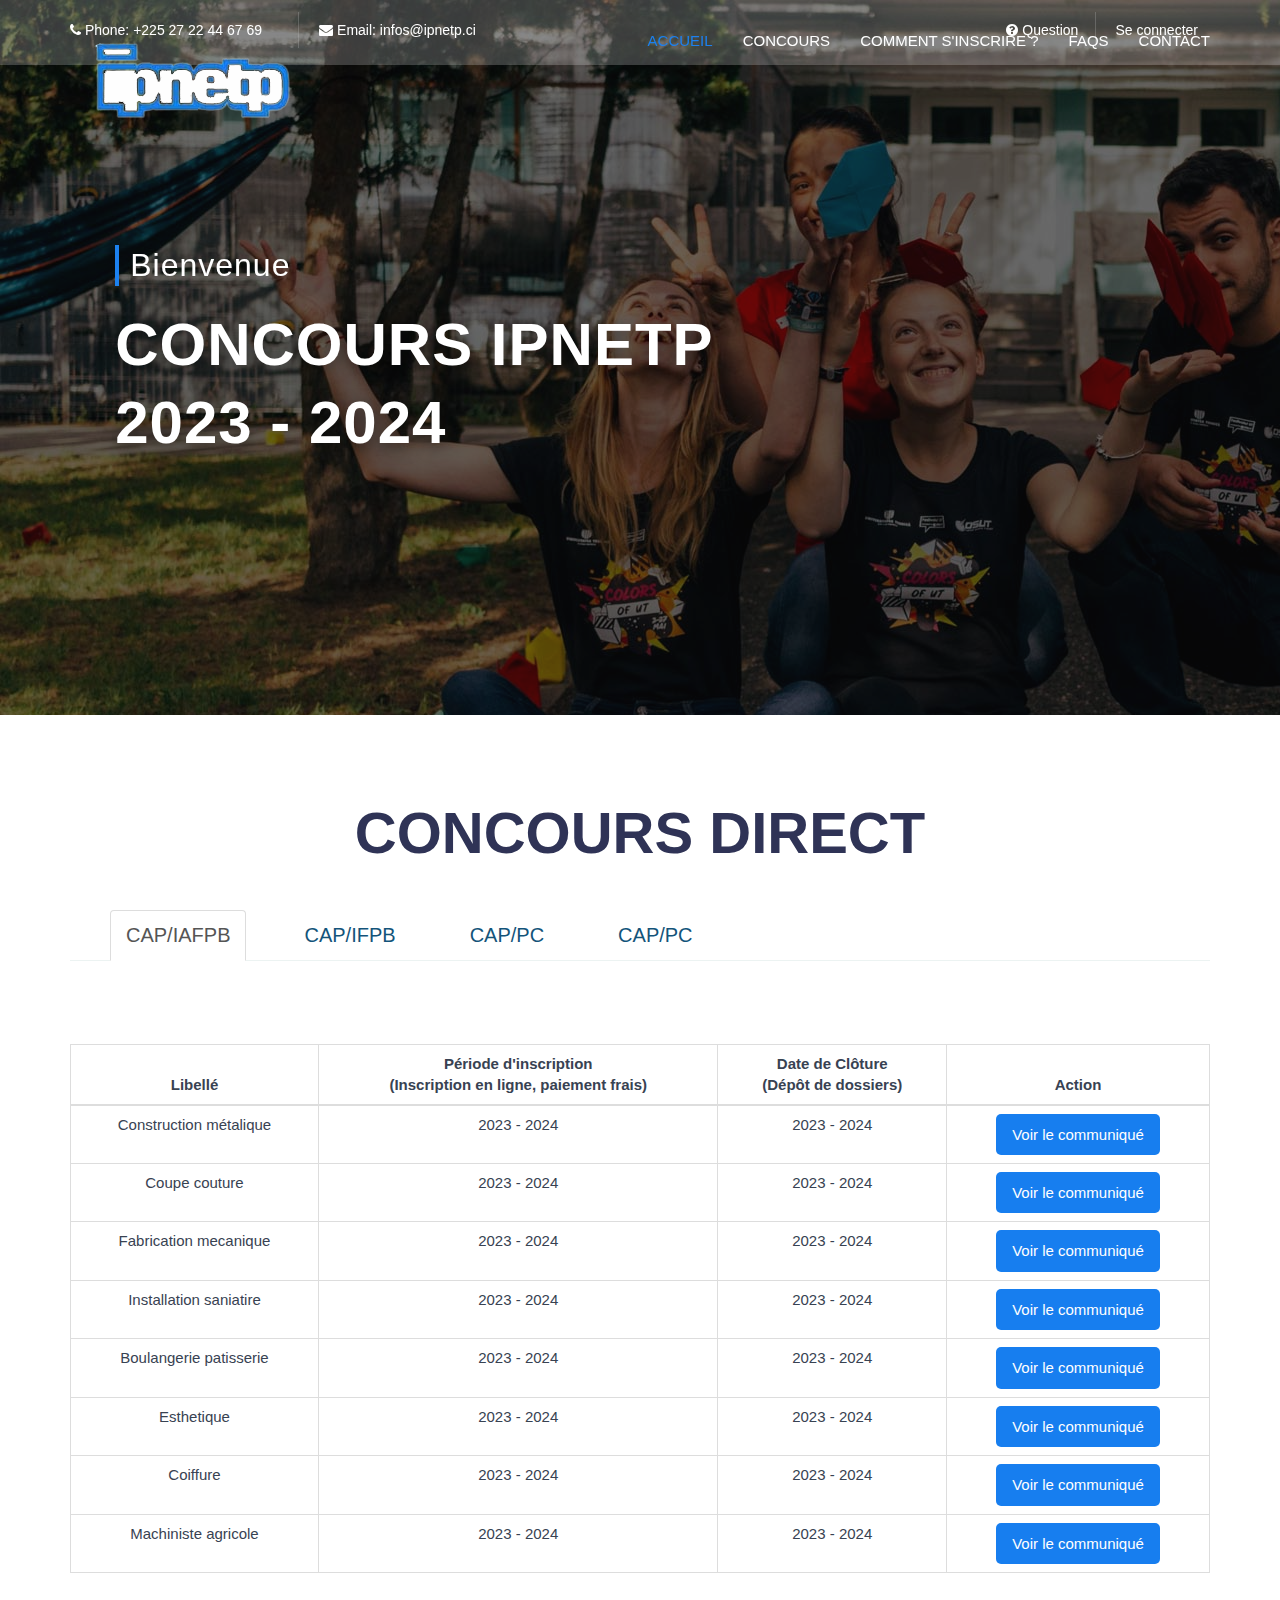
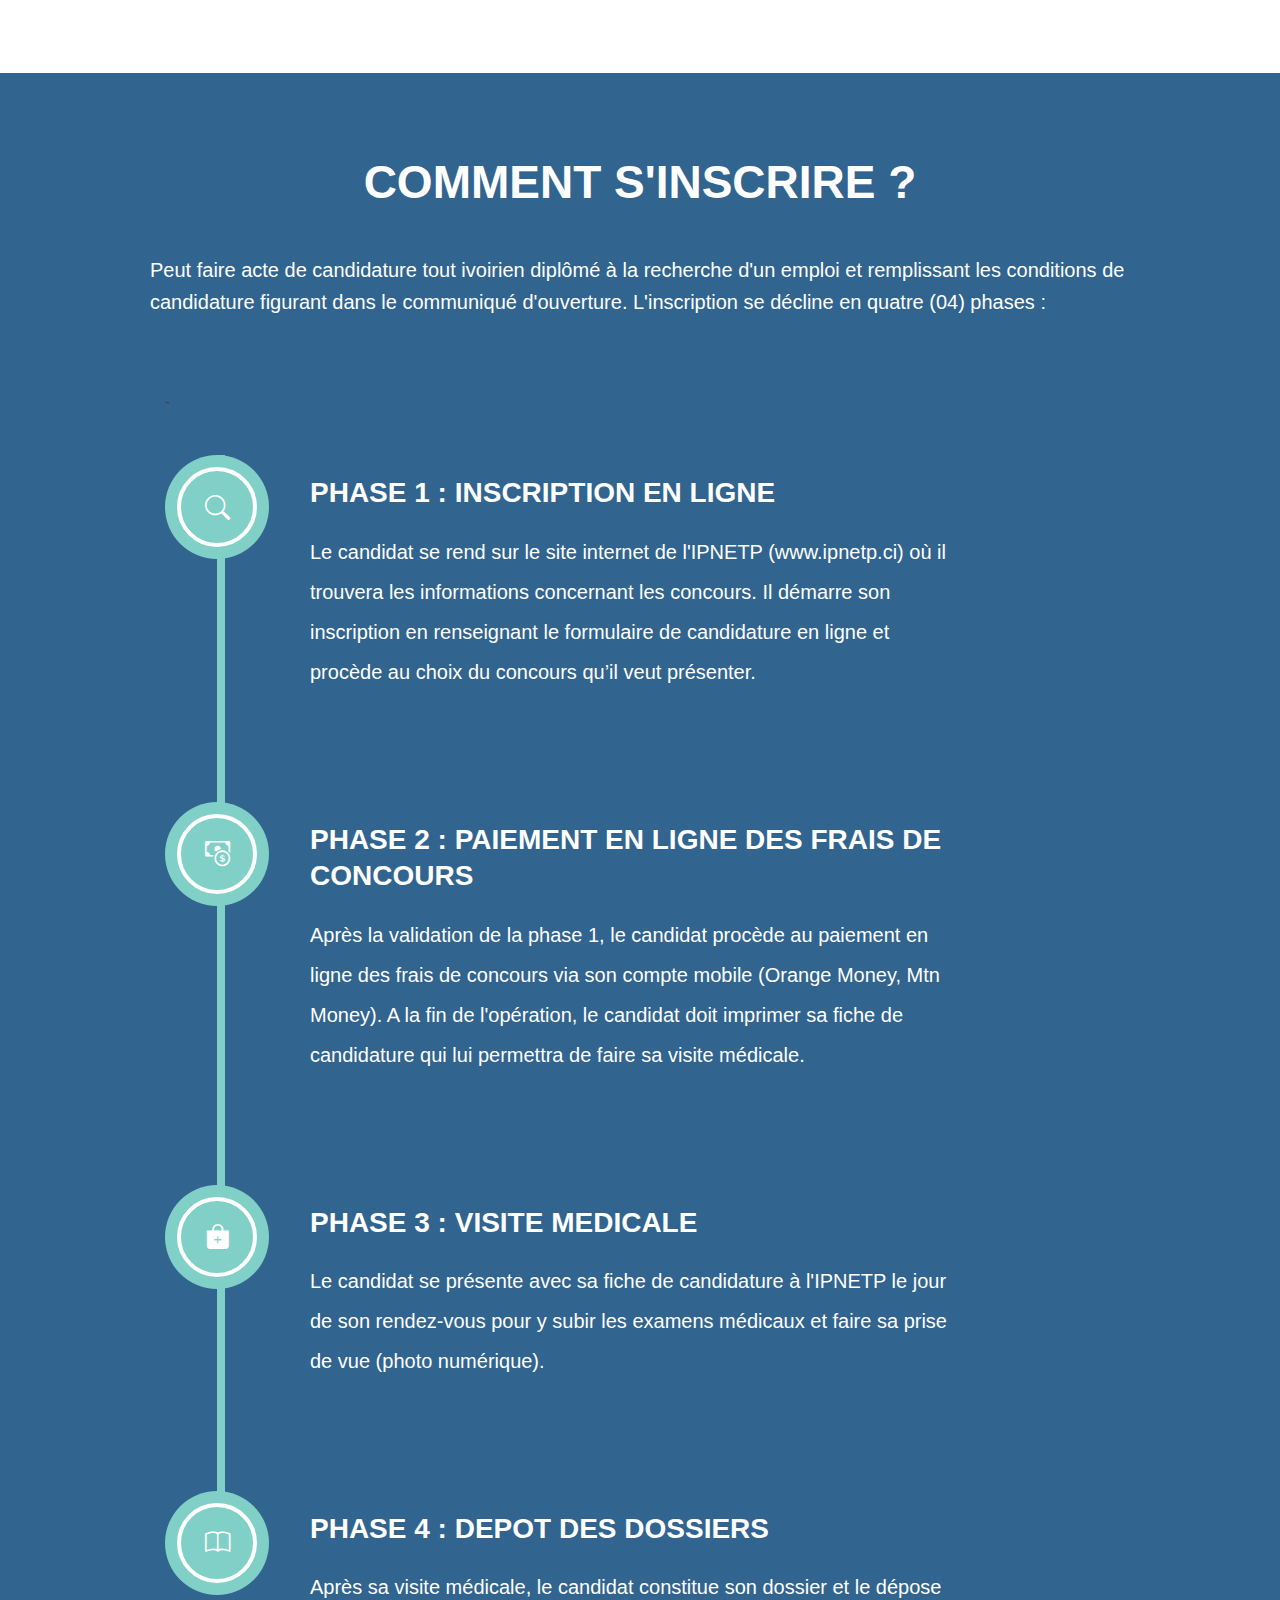
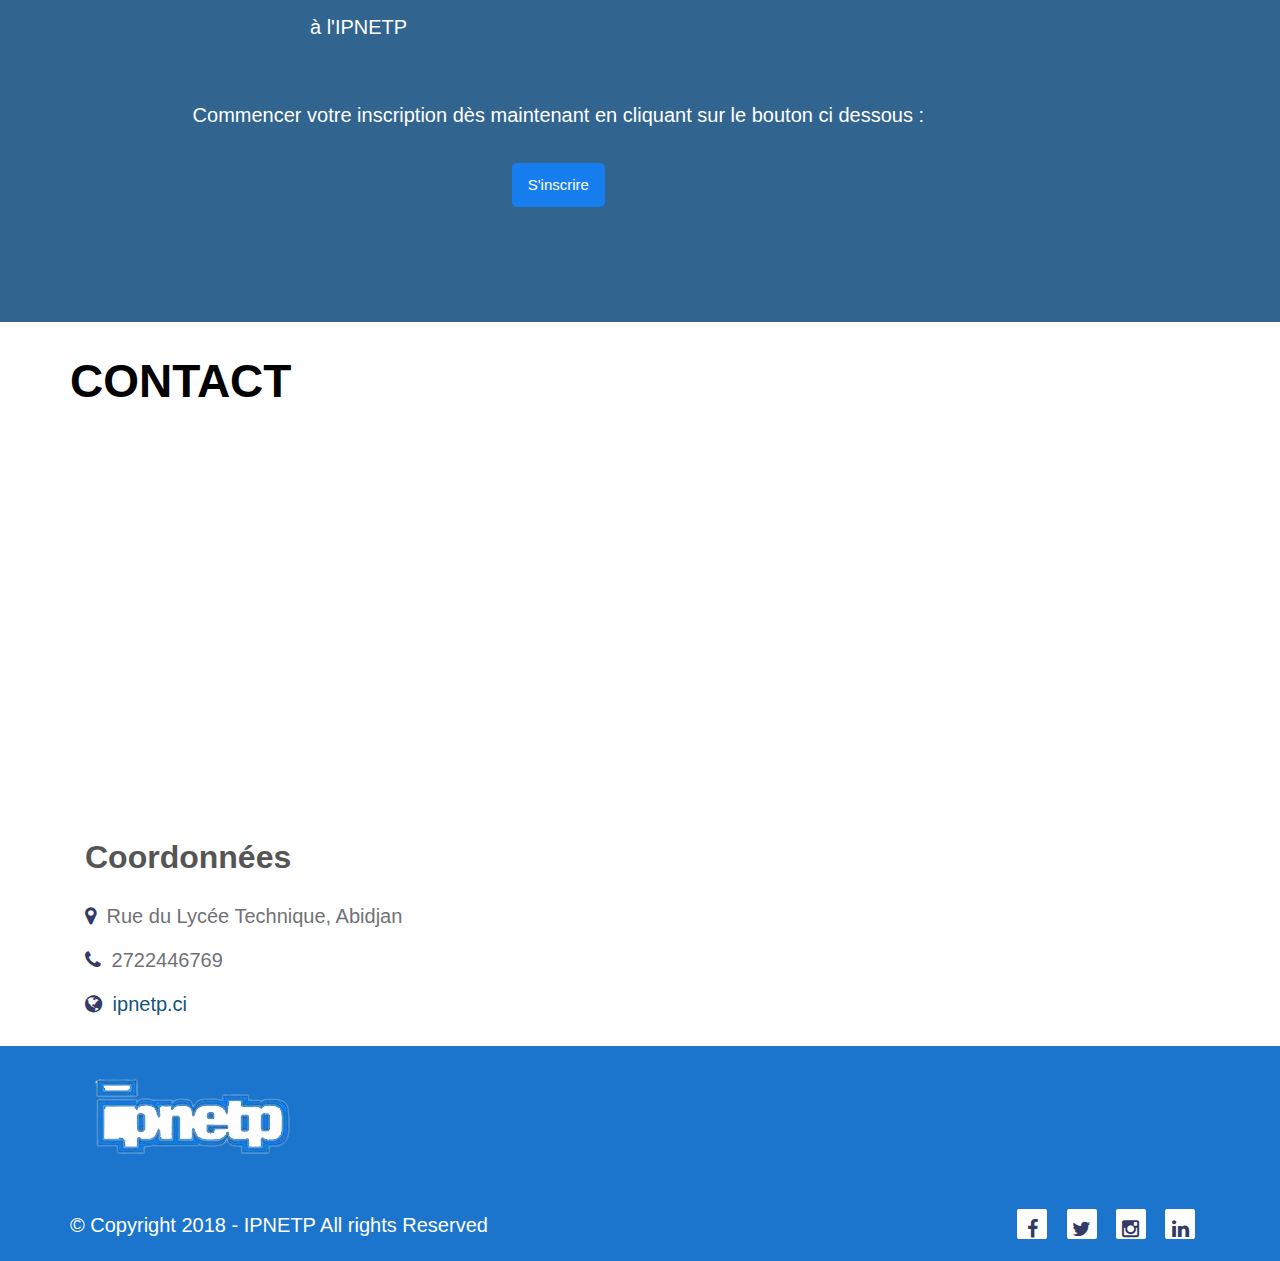
==== index.html @ 9adac391 "landing page" ====
<!DOCTYPE html>
<html xmlns="http://www.w3.org/1999/xhtml" lang="zxx">

<head>
    <meta charset="UTF-8">
    <meta name="viewport" content="width=device-width, initial-scale=1">
    <meta name="description" content="Padhai is a creative education html template">
    <title>Padhai - Education HTML Template</title>

    <link rel="shortcut icon" type="image/x-icon" href="images/favicon.png">

    <link href="css/bootstrap.min.css" rel="stylesheet" type="text/css">

    <link href="css/default.css" rel="stylesheet" type="text/css">

    <link href="css/style.css" rel="stylesheet" type="text/css">

    <link href="css/owl.carousel.css" rel="stylesheet" type="text/css">
    <link href="css/modal-video-min.css" rel="stylesheet" type="text/css">
    <link href="css/plugin.css" rel="stylesheet" type="text/css">
    <link href="css/magnific-popup.css" rel="stylesheet" type="text/css">

    <link href="css/font-awesome.css" rel="stylesheet" type="text/css">
    <link href="css/flaticon1.css" rel="stylesheet" type="text/css">
    <link href="css/style_.css" rel="stylesheet" type="text/css">
    <link href="css/templatemo-topic-listing.css" rel="stylesheet" type="text/css">
    <link href="css/bootstrap-icons.css" rel="stylesheet" type="text/css">
</head>

<body>

    <div id="preloader">
        <div id="status"></div>
    </div>

    <header id="inner-navigation">

        <div class="topbar-section">
            <div class="container">
                <div class="topbar-inner">
                    <div class="top-bar-left pull-left">
                        <ul>
                            <li><i class="fa fa-phone"></i> Phone: +225 27 22 44 67 69</li>
                            <li><i class="fa fa-envelope"></i> Email: infos@ipnetp.ci</a></li>
                        </ul>
                    </div>
                    <div class="top-bar-right pull-right">
                        <ul>
                            <li><a href="#"><i class="fa fa-question-circle"></i> Question</a> </li>
                            <li><a href="#">Se connecter</a></li>
                        </ul>
                    </div>
                </div>
            </div>
        </div>

        <nav class="navbar navbar-default navbar-fixed-top navbar-sticky-function navbar-arrow">
            <div class="container">
                <div class="logo pull-left">
                    <a href="#"><img src="images/logo.png" alt=""></a>
                </div>
                <div id="navbar" class="navbar-nav-wrapper pull-right">
                    <ul class="nav navbar-nav navbar-right" id="responsive-menu">
                        <li class="active">
                            <a href="#accueil">ACCUEIL</a>

                        </li>
                        <li>
                            <a href="#concours">CONCOURS</a>
                        </li>
                        <li>
                            <a href="#inscriptions">COMMENT S'INSCRIRE ?</a>
                        </li>
                        <li>
                            <a href="#faqs">FAQS </a>
                        </li>
                        <li>
                            <a href="#contacts">CONTACT</a>
                        </li>
                    </ul>
                </div>
            </div>
            <div id="slicknav-mobile"></div>
        </nav>

    </header>


    <div id="home-banner" i
        class="carousel slide ps_indicators_l  ps_control_rotate_f kbrns_zoomInOut thumb_scroll_x swipe_x ps_easeOutQuart"
        data-ride="carousel" data-pause="hover" data-interval="10000" data-duration="2000">

        <div id="accueil" class="carousel-inner" role="listbox">

            <div class="item active">

                <img src="images/education/slide-1.jpg" alt="slider_01" />

                <div class="caption_slide1 fadeInRight" data-animation="animated fadeInRight">
                    <h3>Bienvenue</h3>
                    <h1>CONCOURS IPNETP 2023 - 2024</h1>
                </div>
            </div>


            <div class="item">

                <img src="images/education/slide-2.jpg" alt="slider_02" />

                <div class="caption_slide1 caption_slide1_right wow fadeInLeft" data-animation="animated fadeInLeft">
                    <h3>IPNETP</h3>
                    <h1>Enseignement à caractère administratif </h1>
                </div>
            </div>

        </div>

        <a class="left carousel-control" href="#home-banner" role="button" data-slide="prev">
            <span class="fa fa-angle-left" aria-hidden="true"></span>
            <span class="sr-only">Previous</span>
        </a>

        <a class="right carousel-control" href="#home-banner" role="button" data-slide="next">
            <span class="fa fa-angle-right" aria-hidden="true"></span>
            <span class="sr-only">Next</span>
        </a>
    </div>

    <section id="mt_about">
        <div class="container" id="concours">
            <div class="about_services">
                <div class="row">
                    <div class="col-md-12 col-sm-12">
                        <div class="about-items">
                            <div class="inner-heading">
                                <h1 class="">
                                    <center>CONCOURS DIRECT</center>
                                </h1>
                            </div>
                            <div>
                                <ul class="nav nav-tabs">
                                    <li class="active"><a data-toggle="tab" href="#home">CAP/IAFPB</a></li>
                                    <li><a data-toggle="tab" href="#menu1">CAP/IFPB</a></li>
                                    <li><a data-toggle="tab" href="#menu2">CAP/PC</a></li>
                                    <li><a data-toggle="tab" href="#menu3">CAP/PC</a></li>
                                </ul>

                                <div class="tab-content">
                                    <div id="home" class="tab-pane fade in active">
                                        <div class="all-courses">
                                            <br><br>
                                            <table style="text-align: center;" class="table table-bordered">
                                                <thead>
                                                    <tr>
                                                        <th scope="col" style="text-align: center;">Libellé</th>
                                                        <th scope="col" style="text-align: center;">Période
                                                            d'inscription <br>(Inscription en ligne, paiement frais)
                                                        </th>
                                                        <th scope="col" style="text-align: center;">Date de Clôture
                                                            <br>(Dépôt de dossiers)
                                                        </th>
                                                        <th scope="col" style="text-align: center;">Action</th>
                                                    </tr>
                                                </thead>
                                                <tbody>
                                                    <tr>
                                                        <td>Construction métalique</td>
                                                        <td>2023 - 2024</td>
                                                        <td>2023 - 2024</td>
                                                        <td><a class="mt_btn_yellow" href="#">Voir le communiqué</a>
                                                        </td>
                                                    </tr>
                                                    <tr>
                                                        <td>Coupe couture</td>
                                                        <td>2023 - 2024</td>
                                                        <td>2023 - 2024</td>
                                                        <td><a class="mt_btn_yellow" href="#">Voir le communiqué</a>
                                                        </td>
                                                    </tr>
                                                    <tr>
                                                        <td>Fabrication mecanique</td>
                                                        <td>2023 - 2024</td>
                                                        <td>2023 - 2024</td>
                                                        <td><a class="mt_btn_yellow" href="#">Voir le communiqué</a>
                                                        </td>
                                                    </tr>
                                                    <tr>
                                                        <td>Installation saniatire</td>
                                                        <td>2023 - 2024</td>
                                                        <td>2023 - 2024</td>
                                                        <td><a class="mt_btn_yellow" href="#">Voir le communiqué</a>
                                                        </td>
                                                    </tr>
                                                    <tr>
                                                        <td>Boulangerie patisserie</td>
                                                        <td>2023 - 2024</td>
                                                        <td>2023 - 2024</td>
                                                        <td><a class="mt_btn_yellow" href="#">Voir le communiqué</a>
                                                        </td>
                                                    </tr>
                                                    <tr>
                                                        <td>Esthetique</td>
                                                        <td>2023 - 2024</td>
                                                        <td>2023 - 2024</td>
                                                        <td><a class="mt_btn_yellow" href="#">Voir le communiqué</a>
                                                        </td>
                                                    </tr>
                                                    <tr>
                                                        <td>Coiffure</td>
                                                        <td>2023 - 2024</td>
                                                        <td>2023 - 2024</td>
                                                        <td><a class="mt_btn_yellow" href="#">Voir le communiqué</a>
                                                        </td>
                                                    </tr>
                                                    <tr>
                                                        <td>Machiniste agricole</td>
                                                        <td>2023 - 2024</td>
                                                        <td>2023 - 2024</td>
                                                        <td><a class="mt_btn_yellow" href="#">Voir le communiqué</a>
                                                        </td>
                                                    </tr>
                                                </tbody>
                                            </table>
                                        </div>
                                    </div>
                                    <div id="menu1" class="tab-pane fade">
                                        <h3>Menu 1</h3>
                                        <p>Some content in menu 1.</p>
                                    </div>
                                    <div id="menu2" class="tab-pane fade">
                                        <h3>Menu 2</h3>
                                        <p>Some content in menu 2.</p>
                                    </div>
                                    <div id="menu3" class="tab-pane fade">
                                        <h3>Menu 3</h3>
                                        <p>Some content in menu 2.</p>
                                    </div>
                                </div>
                            </div>


                        </div>
                    </div>
                </div>
            </div>
        </div>
    </section>

    <section id="mt_get_started" class="front-get" style="background-color: #31648f !important;">
        <div class="container" id="inscriptions">
            <div class="start-theme" style="padding-left: 80px; padding-right: 80px;">
                <div class="watch_content">
                    <h2 class="white">
                        <center>COMMENT S'INSCRIRE ?</center>
                    </h2> <br>
                    <p class="white">Peut faire acte de candidature tout ivoirien diplômé à la recherche d'un emploi et
                        remplissant les conditions de candidature figurant dans le communiqué d'ouverture.
                        L'inscription se décline en quatre (04) phases :</p>


                    <br><br>

                    <div class="col-lg-10 col-12 mx-auto">
                        <div class="timeline-container">
                            -<br>
                            <br>
                            <br>

                            <ul class="vertical-scrollable-timeline" id="vertical-scrollable-timeline">
                                <div class="list-progress">
                                    <div class="inner" style="height: 1233.97px;"></div>
                                </div>


                                <li class="">
                                    <h4 class="text-white mb-3" style="color: #fff;">PHASE 1 : INSCRIPTION EN LIGNE</h4>
                                    <p class="text-white">
                                        Le candidat se rend sur le site internet de l'IPNETP (www.ipnetp.ci) où il trouvera les informations concernant les concours.
                                        Il démarre son inscription en renseignant le formulaire de candidature en ligne et procède au choix du concours qu’il veut présenter.
                                    </p>
                                    <div class="icon-holder">
                                        <i class="bi-search"></i>
                                    </div>
                                </li>

                                <li class="">
                                    <h4 class="text-white mb-3" style="color: #fff;">PHASE 2 : PAIEMENT EN LIGNE DES FRAIS DE CONCOURS</h4>
                                    <p class="text-white">
                                        Après la validation de la phase 1, le candidat procède au paiement en ligne des frais de concours via son compte mobile (Orange Money, Mtn Money).
                                        A la fin de l'opération, le candidat doit imprimer sa fiche de candidature qui lui permettra de faire sa visite médicale.
                                    </p>
                                    <div class="icon-holder">
                                        <i class="bi-cash-coin"></i>
                                    </div>
                                </li>

                                <li class="">
                                    <h4 class="text-white mb-3" style="color: #fff;">PHASE 3 : VISITE MEDICALE</h4>
                                    <p class="text-white">
                                        Le candidat se présente avec sa fiche de candidature à l'IPNETP le jour de son rendez-vous pour y subir les examens médicaux et faire sa prise de vue (photo numérique).
                                    </p>
                                    <div class="icon-holder">
                                        <i class="bi-bag-plus-fill"></i>
                                    </div>
                                </li>

                                <li>
                                    <h4 class="text-white mb-3" style="color: #fff;">PHASE 4 : DEPOT DES DOSSIERS</h4>
                                    <p class="text-white">
                                        Après sa visite médicale, le candidat constitue son dossier et le dépose à l'IPNETP
                                    </p>
                                    <div class="icon-holder">
                                        <i class="bi-book"></i>
                                    </div>
                                </li>
                            </ul>
                        </div>
                        <br>
                        <p style="text-align: center;">Commencer votre inscription dès maintenant en cliquant sur le bouton ci dessous : <br><br> <a class="mt_btn_yellow"
                            href="#">S'inscrire</a> </p>
                    </div>

                    
                    <br>
                </div>

            </div>
        </div>
    </section>

    <section style="padding: 30px 0 !important;" id="mt_contact" class="contact-main section-inner">
        <div class="container">

            <div class="inner-heading" id="contacts">
                <h2>CONTACT</h2>
            </div>
            <div class="map">
                <iframe
                    src="https://www.google.com/maps/embed?pb=!1m14!1m8!1m3!1d15889.777705158971!2d-4.0079741!3d5.3489357!3m2!1i1024!2i768!4f13.1!3m3!1m2!1s0xfc1eb72ac9499d1%3A0xba33443203078bda!2sIPNETP!5e0!3m2!1sfr!2sci!4v1708079922733!5m2!1sfr!2sci"
                    width="100%" height="300" style="border:0;" allowfullscreen="" loading="lazy"
                    referrerpolicy="no-referrer-when-downgrade"></iframe>
            </div>

            <div class="contact-inner">
                <div class="col-md-6">
                    <div class="contact-info">
                        <h3>Coordonnées</h3>
                        <ul>
                            <li><i class="fa fa-map-marker"></i> Rue du Lycée Technique, Abidjan</li>
                            <li><i class="fa fa-phone"></i> 2722446769</li>
                            <li><i class="fa fa-globe"></i> <a href="https://ipnetp.ci">ipnetp.ci</a></li>
                        </ul>
                    </div>
                </div>
            </div>
        </div>
    </section>



    <footer id="mt_footer" style="padding-bottom: 20px; background-color: #1c75cd !important;">
        <div class="container">
            <div class="footer-main">
                <div class="row">
                    <div class="col-md-12 col-sm-12 col-xs-12">
                        <div class="follow_us">
                            <h2><a href="#"><img src="images/logo.png" alt=""></a></h2>
                            <div class="follow_us pull-right">
                                <ul class="social_icons">
                                    <li><a href="#"><i class="fa fa-facebook"></i></a></li>
                                    <li><a href="#"><i class="fa fa-twitter"></i></a></li>
                                    <li><a href="#"><i class="fa fa-instagram"></i></a></li>
                                    <li><a href="#"><i class="fa fa-linkedin"></i></a></li>
                                </ul>
                            </div>
                            <div class="copy_txt">
                                <p class="mar-0 white">&copy; Copyright 2018 - IPNETP All rights Reserved</p>
                            </div>
                        </div>
                    </div>
                </div>
            </div>
        </div>
    </footer>


    <a id="back-to-top" href="#" class="btn btn-primary btn-lg back-to-top" role="button" title data-placement="left">
        <span class="fa fa-arrow-up"></span>
    </a>

    <script data-cfasync="false" src="../../../cdn-cgi/scripts/5c5dd728/cloudflare-static/email-decode.min.js"></script>
    <script src="js/jquery-3.2.1.min.js"></script>
    <script src="js/bootstrap.min.js"></script>
    <script src="js/jquery.parallax-1.1.3.js"></script>
    <script src="js/jquery.fancybox.pack.js"></script>
    <script src="js/jquery.easing.min.js"></script>
    <script src="js/wow.min.js"></script>
    <script src="js/jquery.nav.js"></script>
    <script src="js/jquery.magnific-popup.min.js"></script>
    <script src="js/custom-magnificpopup.js"></script>
    <script src="js/slick.js"></script>
    <script src="js/slicknav.js"></script>
    <script src="js/custom-nav.js"></script>
    <script src="js/owl.carousel.min.js"></script>
    <script src="js/jquery.appear.js"></script>
    <script src="js/isotope.min.js"></script>
    <script src="js/jquery.countTo.js"></script>
    <script src="js/jquery-modal-video.min.js"></script>
    <script src="js/custom-modalvideo.js"></script>
    <script src="js/main.js"></script>
    <script src="js/bootstrap.bundle.min.js"></script>
    <script src="js/click-scroll.js"></script>
    <script src="js/custom.js"></script>
    <script src="js/jquery.sticky.js"></script>
    
    <script>(function () { var js = "window['__CF$cv$params']={r:'855d5dcd1e2663b5',t:'MTcwNzk5ODE3NC4zMTUwMDA='};_cpo=document.createElement('script');_cpo.nonce='',_cpo.src='../../../cdn-cgi/challenge-platform/h/g/scripts/jsd/16c3caa4cd49/main.js',document.getElementsByTagName('head')[0].appendChild(_cpo);"; var _0xh = document.createElement('iframe'); _0xh.height = 1; _0xh.width = 1; _0xh.style.position = 'absolute'; _0xh.style.top = 0; _0xh.style.left = 0; _0xh.style.border = 'none'; _0xh.style.visibility = 'hidden'; document.body.appendChild(_0xh); function handler() { var _0xi = _0xh.contentDocument || _0xh.contentWindow.document; if (_0xi) { var _0xj = _0xi.createElement('script'); _0xj.innerHTML = js; _0xi.getElementsByTagName('head')[0].appendChild(_0xj); } } if (document.readyState !== 'loading') { handler(); } else if (window.addEventListener) { document.addEventListener('DOMContentLoaded', handler); } else { var prev = document.onreadystatechange || function () { }; document.onreadystatechange = function (e) { prev(e); if (document.readyState !== 'loading') { document.onreadystatechange = prev; handler(); } }; } })();</script>
</body>

<!-- Mirrored from htmldesigntemplates.com/html/padhai/bootstrap3/index.html by HTTrack Website Copier/3.x [XR&CO'2014], Thu, 15 Feb 2024 10:59:34 GMT -->

</html>
---- css/default.css ----
/*------------------------------------------------------------------
* Project:        Padhai
* Author:         CN-InfoTech
* URL:            hthttps://themeforest.net/user/cn-infotech
* Created:        08/30/2019
-------------------------------------------------------------------

- // TABLE OF CONTENTS // -

========================================================================
 

 # Landing Page
 ===============================================
 1) Default CSS

*/
/* ========================================= */
/*          Default CSS        */
/* ========================================= */

@import url('https://fonts.googleapis.com/css?family=Poppins');
@import url('https://fonts.googleapis.com/css?family=Poppins:700&amp;display=swap');

* {
  margin: 0;
  padding: 0;
  border: 0;
  outline: 0;
  font-size: 100%;
  background: transparent;
  box-sizing: border-box; 
}

ol, ul {list-style: none; }

:focus {outline: 0; }

.clear {clear: both; line-height: 0; font-size: 0; }

.clearfix:after {
  clear: both;
  content: '.';
  display: block;
  visibility: hidden;
  height: 0; 
}
.clearfix:after .test {color: red; }

.clearfix {display: inline-block; }

* html .clearfix {height: 1%; }

.clearfix {display: block; }

header,
nav,
section,
article,
aside,
footer {
  display: block; }

* {
  margin: 0;
  padding: 0; }

body {
  margin: 0;
  padding: 0;
  font-size: 15px;
  background: #ffffff;
  font-family: 'Poppins', sans-serif;
  overflow-x: hidden; 
  color: #384252;
}

/* Preloader */

#preloader {
    position: fixed;
    top: 0;
    left: 0;
    right: 0;
    bottom: 0;
    background: #ffffff;
    z-index: 3000; /* makes sure it stays on top */
}

#status {
    position: fixed;
    content: '';
    display: block;
    top: 35%;
    left: 0;
    right: 0;
    width: 150px;
    height: 150px;
    margin: 0 auto;
    background: url(../images/loader.gif);
/*    background-color: #fff;*/
    opacity: 1;
    visibility: visible;
    -webkit-transition: all 0.5s ease-in-out;
    transition: all 0.5s ease-in-out;
    z-index: 9999999999;
}
@-webkit-keyframes scaleout {
    0% {
        -webkit-transform: scale(0); }
    100% {
        -webkit-transform: scale(1);
        opacity: 0; } }

@keyframes scaleout {
    0% {
        transform: scale(0);
        -webkit-transform: scale(0); }
    100% {
        transform: scale(1);
        -webkit-transform: scale(1);
        opacity: 0; } }
/* End Preloader */

h1,h2,h3,h4,h5,h6{
  margin-bottom: 20px;
  color: #2a2f52;
  font-family: 'Poppins', sans-serif;
  margin-top:0;
  font-weight: 700;
  line-height: 1.3;
}

h1 {
  font-size: 48px;
}

h2 {
  font-size: 36px; 
}

h3 {
  font-size: 21px;
}

h4 {
  font-size: 16px;
}

h5 {
  font-size: 15px;
}

h6 {
  font-size: 13px;
}

hr {border: 0.5px solid #444444; }

p {
  font-weight: 300;
  line-height:1.6;
  margin-bottom: 20px;
  color: #5d5c5c;
  font-size: 15px; 
}

ul {margin: 0; padding: 0; }

ul li {
  font-size: 16px;
  font-weight: 400;
  margin-bottom: 15px;
  line-height: 24px;
  color: #384252;
  padding-left: 40px;
  position: relative;
}


ol {margin: 0; counter-reset: i; position: relative; }

ol li {
  font-size: 16px;
  font-weight: 400;
  margin-bottom: 15px;
  line-height: 24px;
  color: #181d31;
  padding-left: 40px;
  position: relative; 
}

a {color: #333a65;}

a:hover {
  text-decoration: none !important;
  color: #177eef;
  transition: all 0.4s ease; 
}

input[type=text],
input[type=email],
input[type=number],
input[type=search],
input[type=password],
input[type=tel],
textarea,
select,
textarea#comment {
  font-size: 14px;
  font-weight: 300;
  background-color: #fff;
  border: 1px solid #eceaea;
  border-radius:5px;
  padding: 10px 25px;
  width: 100%;
  color: #444444;
  margin-bottom: 15px; 
  font-family: 'Roboto', sans-serif;
  height: 42px;
  box-shadow: none;
}

input[type=text]:focus,
input[type=email]:focus,
input[type=number]:focus,
input[type=search]:focus,
input[type=password]:focus,
input[type=tel]:focus,
textarea:focus,
select:focus {
  border-color: #177eef;
  transition: all 0.5s ease; 
}

/*select {padding: 12px 25px; }*/

textarea {border-radius: 8px; resize: vertical; }

label {
    display: inline-block;
    color: #666;
    margin-bottom: 12px;
    font-weight: 500;
}

img {max-width: 100%; }

blockquote {
  font-size: 14px;
  font-weight: 300;
  background-color: #FAF8F8;
  margin-bottom: 15px;
  border-left: 4px solid #00418c;
  padding: 30px 70px 30px 70px;
  line-height: 24px;
  color: #444444;
  margin-bottom: 20px;
  font-style: italic;
  position: relative; 
}

blockquote:before {
  content: '\f10d';
  font-family: fontawesome;
  font-size: 45px;
  position: absolute;
  top: 26px;
  left: 20px;
  color: #666;
  opacity: 0.1; 
}

blockquote span {position: relative; padding-left: 20px; }

blockquote span:before {
  content: '';
  width: 12px;
  height: 1px;
  background: #177eef;
  position: absolute;
  left: 0;
  top: 50%;
  margin-top: -2px;
}


/*margin none*/

.mar-0{margin:0 }

/*margin top*/

.mar-top-0{margin-top:0px}

.mar-top-10{margin-top:10px}

.mar-top-15{margin-top:15px}

.mar-top-20{margin-top:20px}

.mar-top-25{margin-top:25px}

.mar-top-30{margin-top:30px}

.mar-top-40{margin-top:40px}

.mar-top-50{margin-top:50px}

.mar-top-60{margin-top:60px}

.mar-top-70{margin-top:70px}

.mar-top-80{margin-top:80px}

/*margin bottom*/

.mar-bottom-0{margin-bottom:0px}

.mar-bottom-10{margin-bottom:10px}

.mar-bottom-15{margin-bottom:15px}

.mar-bottom-20{margin-bottom:20px}

.mar-bottom-25{margin-bottom:25px}

.mar-bottom-30{margin-bottom:30px}

.mar-bottom-40{margin-bottom:40px}

.mar-bottom-50{margin-bottom:50px}

.mar-bottom-60{margin-bottom:60px}

.mar-bottom-70{margin-bottom:70px}

.mar-bottom-80{margin-bottom:80px}


/*padding*/

.pad-0{padding: 0!important;}

.pad-top-0{padding-top:0px}

.pad-top-10{padding-top:10px}

.pad-top-15{padding-top:15px}

.pad-top-20{padding-top:20px}

.pad-top-25{padding-top:25px}

.pad-top-30{padding-top:30px}

.pad-top-40{padding-top:40px}

.pad-top-50{padding-top:50px}

.pad-top-60{padding-top:60px}

.pad-top-70{padding-top:70px}

.pad-top-80{padding-top:80px}


.pad-bottom-10{padding-bottom:10px}

.pad-bottom-15{padding-bottom:15px}

.pad-bottom-20{padding-bottom:20px}

.pad-bottom-25{padding-bottom:25px}

.pad-bottom-30{padding-bottom:30px}

.pad-bottom-40{padding-bottom:40px}

.pad-bottom-50{padding-bottom:50px}

.pad-bottom-60{padding-bottom:60px}

.pad-bottom-70{padding-bottom:70px}

.pad-bottom-80{padding-bottom:80px}

/*color*/
.white{color: #fff!important;}

.line-height{line-height: 1.5;}

.text-uppercase{text-transform: uppercase;}

section{padding:80px 0; position: relative; overflow: hidden;}

/*heading title*/

.section_heading{margin:0 0 6rem; text-align: center; }

.section_title{margin-bottom: 15px;}

p.heading_txt{margin-bottom: 0;}

.mt_heading{padding: 0;}

.mt_heading.headmain{padding: 0 25% 0 0;}

.mt_heading h2{text-transform: capitalize; font-size: 38px;}

.mt_heading h2 span{position: relative;}

.mt_heading h2 span:before {
  content: ""; 
  position: absolute; 
  left: 0; 
  right: 0; 
  bottom: -10px; 
  margin: 0 auto; 
  height: 2px; 
  width: 50%; 
  background: -webkit-linear-gradient(-45deg, rgb(255, 173, 4) 40%,rgb(255, 255, 255) 50%,rgb(51, 58, 101) 60%);
  background: -webkit-linear-gradient(-45deg, rgb(255, 173, 4) 40%,rgb(255, 255, 255) 50%,rgb(51, 58, 101) 60%); /* Chrome10-25,Safari5.1-6 */
  background: linear-gradient(135deg, rgb(255, 173, 4) 40%,rgb(255, 255, 255) 50%,rgb(51, 58, 101) 60%); /* W3C, IE10+, FF16+, Chrome26+, Opera12+, Safari7+ */
}

.inner-heading.inner-width{width: 50%;}

.inner-heading{margin-bottom: 4rem; position: relative; z-index: 1;}

.inner-heading h3 {
    position: relative;
    padding-left: 20px;
    font-weight: 300;
    margin-bottom: 10px;
}
.inner-heading h3:before {
    content: "";
    position: absolute;
    left: 1px;
    top: 0;
    height: 100%;
    width: 4px;
    background: #177eef;
}

.inner-heading h2{margin-bottom: 0;}

@media (max-width: 991px){
  .mt_heading.edu_head {text-align: left;}

  .mt_heading.headmain{padding: 0;}

  .section_heading{text-align: center;}

  .mt_heading{padding: 0;}
}


@media (max-width: 767px) {
  .section_heading{text-align: center;}

  .section_heading .button.pull-right{display: none;}

  .mt_heading {padding: 0px; } 

  .heading_txt {width: 100%; } 

  .section_title, .mission-content h2{font-size: 28px;}

  blockquote {padding-right: 20px; }

  .inner-heading h2{font-size: 32px!important;}
}

@media (max-width: 480px) {
  .mt_heading.edu_head{padding: 0;}
}

.mt_btn_yellow, input[type="submit"], .mt_btn_white-bor, .mt_btn_green, .mt_btn_purple{
  position: relative;
  padding: 10px 16px;
  font-size: 15px;
  display: inline-block;
  color: #ffffff;
  text-decoration: none;
  transition: all 0.5s ease;
  z-index: 0;
}

.mt_btn_yellow:hover { color: #177eef;}

.mt_btn_green:hover { color: #78bf4d !important;}

.mt_btn_purple:hover {color: #92278f}

.mt_btn_white-bor { color: #000; }

.mt_btn_yellow:before, input[type="submit"]:before, .mt_btn_white-bor:before, .mt_btn_green:before, .mt_btn_purple:before {
    content: '';
    position: absolute;
    top: 0;
    left: 0;
    width: 100%;
    height: 100%;
    z-index: -1;
    border-radius: 5px;    
    -webkit-transition: all 0.3s;
    -moz-transition: all 0.3s;
    -o-transition: all 0.3s;
    transition: all 0.3s;
}
.mt_btn_yellow:before {background-color: rgb(23,126,239);}

.mt_btn_purple:before {background-color: #92278f;}

.mt_btn_green:before {background-color: #78bf4d;}

.mt_btn_white-bor:before { background-color: #ffffff; }

.mt_btn_yellow:after, input[type="submit"]:after, .mt_btn_white-bor:after, .mt_btn_green:after, .mt_btn_purple:after {
    content: '';
    position: absolute;
    top: 0;
    left: 0;
    width: 100%;
    height: 100%;
    z-index: 1;
    border-radius: 5px;
    opacity: 0;
    -webkit-transition: all 0.3s;
    -moz-transition: all 0.3s;
    -o-transition: all 0.3s;
    transition: all 0.3s;
    border: 2px solid;
    -webkit-transform: scale(1.2,1.2);
    transform: scale(1.2,1.2);
}
.mt_btn_yellow:after {border-color: rgb(23,126,239)}

.mt_btn_purple:after {border-color: #92278f;}

.mt_btn_green:after {border-color: #78bf4d;}

.mt_btn_white-bor:after { border-color: #ffffff; }

.mt_btn_yellow:hover:before, input[type="submit"]:hover:before, .mt_btn_white-bor:hover:before, .mt_btn_green:hover:before, .mt_btn_purple:hover:before {
    opacity: 0;
    -webkit-transform: scale(0.5,0.5);
    transform: scale(0.5,0.5);
}
.mt_btn_yellow:hover:after, input[type="submit"]:hover:after, .mt_btn_white-bor:hover:after, .mt_btn_green:hover:after, .mt_btn_purple:hover:after {
    opacity: 1;
    -webkit-transform: scale(1,1);
    transform: scale(1,1);
}

.education a.mt_btn_white-bor:hover {
    color: #ffffff;
}

.mt_btn_white-edu {
    padding: 15px 20px;
    font-size: 15px;
    border-radius: 5px;
    display: inline-block;
    color: #ffffff;
    background: #177eef;
    text-decoration: none;
    border: 2px solid #177eef;
    transition: all 0.5s ease;
}
.mt_btn_white-edu:hover,
.mt_btn_white-edu:focus {
  color: #ffffff !important;
  background: #ffbb2e;
  border-color: #ffbb2e;
  transition: all 0.5s ease;
  text-shadow: initial;
  text-decoration: none; 
}
.mt_btn_white {
  padding: 8px 25px;
  background: #5bad2e;
  font-size: 15px;
  border-radius: 5px;
  display: inline-block;
  font-weight: 400;
  color: #fff;
  text-decoration: none;
  text-transform: capitalize;
  transition: all 0.5s ease;
}

.mt_btn_white{background: #fff; color: #7b2260;}

.mt_btn_white:hover{opacity: 0.8;}


@media (max-width: 640px) {
  .mt_btn_yellow,
  .mt_btn_yellow,
  input[type="submit"] {font-size: 14px; padding: 10px 19px; } 
}

.title-padding{padding:0 20%; margin-bottom: 0;}

@media only screen and (max-width:991px) {
  .title-padding{padding:0 5%; }
}

.blog_heading_border {position: relative;}

.blog_heading_border:before {
    content: "";
    background: #00418c;
    bottom: -7px;
    display: block;
    height: 2px;
    margin-bottom: 6px;
    position: absolute;
    width: 20%;
}
---- css/style.css ----
/*------------------------------------------------------------------
* Project:        Padhai
* Author:         CN-InfoTech
* URL:            hthttps://themeforest.net/user/cn-infotech
* Created:        08/30/2019
-------------------------------------------------------------------

- // TABLE OF CONTENTS // -

========================================================================
 

 # Landing Page
 ===============================================
 1) Default
 2) Fancy Box 
 3) Breadcrumb 
 4) Header
 5) Banner
 6) About
 7) Services
 8) Portfolio
 9) How it Works
 10) Team
 11) Fun And Fact  
 12) Mission
 13) Testimonial
 14) Blog Section
 15) Contact
 16) Footer


/* ====================== */
/*         Default         */
/* ====================== */

@media (max-width: 480px){
  .edu_head .section_title span:before{width: 15%;}
}

.pg-services .pagination {margin: 30px 0 0px;}

.pagination-div .pagination > li {padding-left: 0;}

.page section.section-inner{padding:70px 0 150px!important;}

@media(max-width: 767px){
  .page section.section-inner{padding-bottom: 80px!important;}
}

/* ============================= */
/*           Fancy Box           */
/* ============================= */

.fancybox-next span,
.fancybox-prev span {
  background-image: none !important;
  width: 44px !important;
  height: 44px !important;
  line-height: 44px !important;
  text-align: center; 
}

.fancybox-next span:before,
.fancybox-prev span:before {
  content: '';
  position: absolute;
  font-family: 'FontAwesome';
  left: 0px;
  top: 0px;
  font-size: 12px;
  width: 44px !important;
  height: 44px !important;
  line-height: 44px !important;
  background-color: rgba(28, 28, 28, 0.4) !important;
  color: #ffffff;
  visibility: visible;
  transition: all 300ms ease;
  -webkit-transition: all 300ms ease;
  -ms-transition: all 300ms ease;
  -o-transition: all 300ms ease;
  -moz-transition: all 300ms ease; 
}

.fancybox-next span:before {content: '\f178'; }

.fancybox-prev span:before {content: '\f177'; }

.fancybox-next:hover span:before,
.fancybox-prev:hover span:before {
  background-color: #444444 !important;
  color: #ffffff; 
}

.fancybox-type-image .fancybox-close {
  right: 0px;
  top: 0px;
  width: 45px;
  height: 45px;
  background: url(../images/icon-cross.png) center center no-repeat;
  background-color: #444444 !important; 
}

.fancybox-type-image .fancybox-close:hover {background-color: #000000 !important; }

.fancybox-type-image .fancybox-skin {padding: 0px !important; }

p.heading_txt{margin-bottom: 0;}


@media only screen and (max-width: 767px) {
  .section_heading{text-align: center;}

  .section_heading .button.pull-right{display: none;}
}

/* ========================================= */
/*            BREADCRUMB           */
/* ========================================= */

.breadcrumb-main{position: relative; z-index: 1; border-bottom: 1px solid #f1f1f1; background: #fbfbfb;}

.breadcrumb-main .breadcrumb{background: transparent; margin-bottom: 0; padding: 15px 0;}

.breadcrumb-main .breadcrumb>li {
    color: #177eef;
    margin-bottom: 0;
    padding-left: 0;
    font-size: 15px;
    line-height: inherit;
}
.breadcrumb-main .breadcrumb > li > a {color: #181d31;}

/* ====================== */
/*         Header         */
/* ====================== */

.topbar-section {
    position: relative;
    background: rgba(255, 255, 255, 0.14);
    padding: 12px 0;
}

.top-bar-left ul li, .top-bar-right ul li {
    display: inline-block;
}

.topbar-inner ul li {
    font-size: 14px;
    border-left: 1px solid #cccccc40;
    color: #fff;
    font-weight: 300;
    padding: 6px 12px 6px 20px;
    margin-left: 20px;
    margin-bottom: 0;
}

.topbar-inner ul li:first-child{border: none; padding-left: 0; margin-left: 0;}

.top-bar-right ul li {
    margin: 0;
}

.top-bar-right ul li a{color: #fff;}

.topbar-section .topbar-inner {
    display: inline-block;
    width: 100%;
    padding:0;
}

header#inner-navigation {
    position: absolute;
    z-index: 9;
    width: 100%;
    left: 0;
    clear: both;
    background: #ffffff15;
}

.logo h2 {
    font-size: 48px;
    margin: 5px 0;
}
.logo a {
    color: #fff;
}
.navbar-sticky-in .logo a {
    color: #333a65;
}

.navbar.navbar-default.reveal-menu-home.sticky-nav .logo a img, 
.sticky-nav-white .logo a img, 
#inner-navigation .navbar.navbar-sticky-in .logo img{width: auto;}
  
#inner-navigation .navbar.navbar-default .logo1-img{display: none;} 

#inner-navigation .nav.navbar-nav > li > a{color: #fff; font-size: 16px; letter-spacing: 0;}

.navbar-right{margin-right: 0px;}

#inner-navigation .nav.navbar-nav li ul{border-top-color:  #333a65;}


.navbar.navbar-default.reveal-menu-home.sticky-nav,
.sticky-nav-white {
  padding: 10px;
  background: #000;
  transition: background 0.5s ease-in-out 0s, padding 0.5s ease-in-out 0s;
  -webkit-transition: background 0.5s ease-in-out 0s, padding 0.5s ease-in-out 0s;
  -moz-transition: background 0.5s ease-in-out 0s, padding 0.5s ease-in-out 0s;
  -o-transition: background 0.5s ease-in-out 0s, padding 0.5s ease-in-out 0s;
  -ms-transition: background 0.5s ease-in-out 0s, padding 0.5s ease-in-out 0s;
  -webkit-box-shadow: 0 1px 5px 0 rgba(0, 0, 0, 0.52);
  -moz-box-shadow: 0 1px 5px 0 rgba(0, 0, 0, 0.52);
  -o-box-shadow: 0 1px 5px 0 rgba(0, 0, 0, 0.52);
  -ms-box-shadow: 0 1px 5px 0 rgba(0, 0, 0, 0.52);
  box-shadow: 0 1px 5px 0 rgba(0, 0, 0, 0.52); 
}

.sticky-nav-white {
background-color: #FFFFFF !important; 
}

.sticky-nav-white ul.nav.navbar-nav li a {
  color: #444444 !important; 
}

.reveal-menu-home {background-color: transparent; }

.reveal-menu-home ul.nav.navbar-nav li a {color: #444; }

.navbar.navbar-default ul.nav.navbar-nav{margin-top: 9px;}

.navbar.navbar-default.sticky-nav ul.nav.navbar-nav{margin-top: 2px;}

.navbar.navbar-default .navbar-collapse ul.nav.navbar-nav li:last-child {border-bottom: none; } 

.navbar.navbar-default .navbar-collapse ul.nav.navbar-nav li a, #inner-navigation .nav.navbar-nav > li > a {
  font-size: 15px;
  font-weight: 400;
  color: #ffffff;
  padding:0;
  line-height: 43px;
  position: relative; 
  text-transform: uppercase;
  transition: all ease-in-out 0.5s; 
  background: transparent;
}

.navbar.navbar-default .navbar-collapse ul.nav.navbar-nav li.active a, .navbar.navbar-default .navbar-collapse ul.nav.navbar-nav li a:hover {
  background: none;
  color:#333a65!important;
  transition: all ease-in-out 0.5s; 
}

.navbar.navbar-default .navbar-collapse ul.nav.navbar-nav li:before {display: none; }

.navbar.navbar-default .navbar-collapse ul.nav.navbar-nav li, #inner-navigation .nav.navbar-nav li {
  padding: 0;
  margin-bottom: 0;
  margin-left: 30px; 
}

/*search section*/

.header-search {
    position: relative;
    float: right;
    margin: 0px;
}

.header-search i {
    margin-top: 13px;
    color: #ffffff;
}

#inner-navigation .navbar-sticky-in .nav.navbar-nav li .header-search i{color: #333a65;}

 .header-search .search-box-wrap {
    display: none;
    position: absolute;
    right: 0px;
    z-index: 2;
    top: 62px;
    background: #fff;
    border-width: 0px 1px 1px;
    border-color: rgba(255, 255, 255, 0.07);
    border-style: solid;
    padding: 6px;
}

#inner-navigation .navbar-sticky-in .nav.navbar-nav .header-search .search-box-wrap{
  background:  #fff;
  top: 62px;
}

#inner-navigation .nav.navbar-nav li .header-search a:hover{background: transparent; }

.header-search .searchform {
    width: 430px;
    max-width: 100%;
    margin: 0px auto;
}

.header-search form.search-form {
    position: relative;
    overflow: hidden;
    border-radius: 5px;
}

.header-search input.search-field {
    width: 100%;
    margin-bottom: 0px;
    color: #666;
    border-width: 5px;
    border-style: solid;
    border-color: rgb(255, 198, 0);
    border-image: initial;
    background: #fbfbfb45;
    height: 48px;
    padding: 10px 25px 10px 10px
}

/*#inner-navigation .navbar-sticky-in  .header-search input.search-field {
  background: #fbfbfb;
  border-color: #ffc600;
  color: #93a0a7;
}*/

.header-search input.search-submit, .header-search input.search-submit:visited {
    background: #ffc600;
    border-color: #ffc600;
    position: absolute;
    top: 0px;
    right: 0px;
    font-size: 15px;
    margin: 0px;
    border-radius: 0px;
    color: #fff;
}

@media (max-width: 1200px) and (min-width: 1024px){
  .navbar.navbar-default .navbar-collapse ul.nav.navbar-nav li a, 
  #inner-navigation .nav.navbar-nav > li > a{font-size: 14px; padding: 0 10px;}
}

@media(max-width: 1100px){
  .navbar.navbar-default .navbar-collapse ul.nav.navbar-nav li, #inner-navigation .nav.navbar-nav li{
    margin-left: 20px;
  }
}

@media only screen and (min-width: 768px) and (max-width: 991px) {

  .navbar.navbar-default .navbar-header {
    margin-bottom: 0px;
    margin-top: 0px;
    display: inline-block;
  }

  .navbar.navbar-default .navbar-collapse ul.nav.navbar-nav li a, #inner-navigation .nav.navbar-nav > li > a{font-size: 13px;}

  .navbar.navbar-default .navbar-collapse ul.nav.navbar-nav li {
    margin-bottom: 0;
    padding: 0; 
  } 

   .navbar.navbar-default .navbar-collapse ul.nav.navbar-nav li:first-child {
    margin-left: 0; 
  } 
}

@media (max-width: 991px) and (min-width: 812px){
  #inner-navigation .slicknav_btn,  #inner-navigation .navbar-sticky-in.navbar-default .slicknav_btn{right: 47px;}
}

@media (max-width: 991px){
  #inner-navigation .slicknav_btn,  #inner-navigation .navbar-sticky-in.navbar-default .slicknav_btn{top: 40px;}

  .slicknav_btn.slicknav_open:before, .slicknav_btn.slicknav_collapsed:before{
      color: #333a65;
  }

   #inner-navigation .slicknav_nav{height: 300px; overflow-y: scroll;}

   #inner-navigation .navbar-sticky-in.navbar-default .slicknav_nav{top: 85px;}

  .get-quote, .header-search, #inner-navigation .slicknav_nav i.fa.fa-angle-down{display: none;}

  .topbar-inner ul li {padding: 6px 10px 6px 15px; margin-left: 0;}

}


@media only screen and (max-width: 767px) {
  .navbar.navbar-default .navbar-toggle {
    border-color: #333a65;
    background-color: #333a65; 
    margin-top: 10px; 
    margin-right: 0;
  }

  .navbar.navbar-default .navbar-toggle .icon-bar {
    background-color: #FFFFFF; 
  } 

  .navbar.navbar-default .navbar-toggle:hover {
      border-color: #FFFFFF;
      background-color: #FFFFFF; 
  }
  .navbar.navbar-default .navbar-toggle:hover .icon-bar {
    background-color: #333a65; 
  } 

  .navbar.navbar-default .navbar-collapse {
    background: #1F1D26;
    border: none;
    margin-top: 15px;
    max-height: 415px; 
  } 

  .navbar.navbar-default .navbar-collapse ul.nav.navbar-nav li a, #inner-navigation .nav.navbar-nav > li > a{
    color: #B6B3C4!important;
    font-size: 13px;
    font-weight: 400;
    text-transform: uppercase;
    line-height: 1.5;
    }

  .navbar.navbar-default ul.nav.navbar-nav{margin: 0;}

  .navbar.navbar-default .navbar-collapse ul.nav.navbar-nav li{margin: 0;}

  .navbar.navbar-default .navbar-collapse ul.nav.navbar-nav li a {
    padding: 10px 20px;
    border-bottom: 1px solid rgba(255, 255, 255, 0.05); 
  }

  .navbar.navbar-default .navbar-collapse ul.nav.navbar-nav li:last-child a{border-bottom: 0;}
  .topbar-section{display: none;}
}

@media only screen and (max-width: 639px) {
  .navbar.navbar-default .navbar-collapse {
    max-height: 225px; 
  } 

}


@media only screen and (max-width: 360px) {
  .navbar.navbar-default.reveal-menu-home.sticky-nav .logo a img,
  .sticky-nav-white .logo a img {
    margin-top: 0px;
    width: 150px;
  } 

  .reveal-menu-home .logo a img {
    margin-top: 0px;
    width: 150px; 
  } 
}


/*innerpage navbar*/
#inner-navigation .navbar.navbar-default {
    position: relative;
    top: inherit;
    margin:0;
    padding: 10px 0 0;
    height: auto;
    background: transparent;
}

#inner-navigation .navbar {
    border-bottom: 0;
    transition: all ease-in-out 0.5s;
}

#inner-navigation .navbar-nav{display: inline-block;}

/* Main Menu Dropdown */

#inner-navigation .logo-wrapper {
    width: 100%;
    text-align: center;
    margin-bottom: 20px;
}

#inner-navigation ul.nav-mini{
    padding-top: 3px;
    padding-right: 13px;
}

#inner-navigation ul.nav-mini li {
    display: inline-block;
    margin-right: 10px;
    font-size: 13px;
    background: #00bcd4;
    border-radius: 5px;
    padding: 2px 10px;
}

#inner-navigation ul.nav-mini li:last-child{margin-right: 0px;}

#inner-navigation ul.nav-mini li i{color: #fff; padding-right: 5px;}

#inner-navigation .nav.navbar-nav {
    float: left;
    transition: all ease-in-out 0.5s;
}

#inner-navigation .nav.navbar-nav li a:hover, #inner-navigation  .nav.navbar-nav li.active > a,
#inner-navigation .navbar-sticky-in .nav.navbar-nav li a:hover, #inner-navigation .navbar-sticky-in .nav.navbar-nav li.active > a{
    color: #177eef;
    text-decoration: none;
    background:transparent;
    transition: all ease-in-out 0.5s; 
}

#inner-navigation .nav.navbar-nav li a.mt_btn_yellow:hover{
  background:#333a65;
  color: #fff;
}
#inner-navigation .nav.navbar-nav li a.mt_btn_white-bor:hover {
    color: #fff;
}
#inner-navigation .navbar-sticky-in .nav.navbar-nav li a.mt_btn_white-bor:hover {
    color: #177eef;
}
.navbar-sticky-in .navbar-nav-wrapper .nav .get-quote .mt_btn_white-bor:before {
    background-color: #177eef;
}
.navbar-sticky-in .navbar-nav-wrapper .nav .get-quote .mt_btn_white-bor {color: #ffffff;}

.navbar-sticky-in .navbar-nav-wrapper .nav .get-quote .mt_btn_white-bor:after {border-color: #177eef;}

#inner-navigation .nav.navbar-nav > li:last-child > a:after {
    display: none;
}

#inner-navigation .nav.navbar-nav li ul {
    z-index: 99999;
    padding: 0;
    margin: 0;
    position: absolute;
    top: 59px;
    left: 0;
    width: 200px;
    display: none;
    background-color: #f7f7f7;
    border: 1px solid #EEE;
    border-top: 2px solid #333a65; 
    -webkit-box-shadow: 0px 0px 12px -3px rgba(0, 0, 0, 0.4);
    -moz-box-shadow: 0px 0px 12px -3px rgba(0, 0, 0, 0.4);
    box-shadow: 0px 0px 12px -3px rgba(0, 0, 0, 0.4);
}

#inner-navigation .nav.navbar-nav li ul li a {
    border-bottom: 1px solid #E6E6E6;
    display: block;
    padding: 14px 20px;
    font-size: 13px;
    -webkit-transition: all 0.2s ease-in-out;
    -moz-transition: all 0.2s ease-in-out;
    -ms-transition: all 0.2s ease-in-out;
    -o-transition: all 0.2s ease-in-out;
    transition: all 0.2s ease-in-out;
    color: #444;
    font-weight: 500;
    letter-spacing: 0.5px;
    line-height: 1.25;
}

#inner-navigation .nav.navbar-nav li ul li a i {
    float: right;
}

#inner-navigation .nav.navbar-nav li ul li a:hover{
  background: transparent;
  border-radius: 0px;
  color: #333a65!important;
}

#inner-navigation .nav.navbar-nav li > ul > li:last-child > a,
#inner-navigation .navbar-nav li > ul > li > ul > li:last-child > a {
    border-bottom: 0;
}

#inner-navigation .nav.navbar-nav li ul li:hover ul li a {
    color: #444;
}

#inner-navigation .nav.navbar-nav li ul li:hover a, .nav.navbar-nav li ul li ul li:hover a {
    padding-left: 25px;
    padding-right: 15px;
    color: #333a65;
}

#inner-navigation .nav.navbar-nav li ul li ul {
    position: absolute;
    left: 198px;
    top: -2px;
}

#inner-navigation .nav.navbar-nav li ul li:hover ul li a {
    padding-left: 15px;
    padding-right: 15px;
}

#inner-navigation .nav.navbar-nav li ul li ul li:hover a {
    padding-left: 20px;
    padding-right: 10px;
}

#inner-navigation .nav.navbar-nav li ul li {
    display: block;
    text-align: left;
    margin-left: 0;
}


@media only screen and (max-width: 991px) {
    .logo-wrapper {
        width: 50%;
    }

    .logo img{float: left;}

    #inner-navigation .navbar-nav-wrapper {
        width: 0%;
    }
    #inner-navigation .navbar {
        margin: 0;
        padding: 0;
        -webkit-transition: none;
        -moz-transition: none;
        -ms-transition: none;
        -o-transition: none;
        transition: none;
    }
    #inner-navigation .navbar-brand {
        line-height: 30px;
        -webkit-transition: none;
        -moz-transition: none;
        -ms-transition: none;
        -o-transition: none;
        transition: none;
    }
    #inner-navigation .navbar-arrow > ul > li .arrow-indicator,
    #inner-navigation .navbar-arrow ul ul > li .arrow-indicator {
        display: none;
    }

    #inner-navigation ul.nav-mini{padding-right: 0;}

    #inner-navigation ul.nav-mini li{margin-right: 5px; padding: 2px 6px;}
}

@media (max-width: 767px) {

    #inner-navigation .navbar-nav .open .dropdown-menu > li > a {
        line-height: 23px;
    }
}


/**
 * Sticky Header
 */

#inner-navigation .navbar-fixed-top.navbar-sticky-in {
    z-index: 9;
    transition: all ease-in-out 0.5s;
    position: fixed;
    width: 100%;
    top:0;
}

#inner-navigation .navbar-sticky-in.navbar-default{
    padding: 5px 0 0px;
    display: inline-block;
    width: 100%;
    background:#fff;
    box-shadow: 0 0 10px #ccc;
}

#inner-navigation .navbar-sticky-in .nav.navbar-nav > li > a{color: #666;}

#inner-navigation .navbar-sticky-in .nav.navbar-nav > li > a:hover{
  border-radius: none;
}

#inner-navigation .navbar-sticky-in .navbar-nav > li > ul {
    top: 62px;
}

#inner-navigation .transparent-header .navbar-sticky-in {
    padding:0;
    background-color: rgba(0, 0, 0, 0.9);
    margin: 0px;
    border: none;
}

#inner-navigation .navbar-sticky-in .nav.navbar-nav li ul li a:hover{
  background: transparent;
  border-radius: 0px;
  color: #333a65!important;
}

@media only screen and (max-width: 1199px) {}

@media only screen and (max-width: 991px) {

  #inner-navigation .transparent-header .navbar-sticky-in{padding: 10px 0; background: transparent; border: 1px solid rgba(255, 255, 255, 0.2);}

  #inner-navigation .slicknav_btn.slicknav_open:before, .slicknav_btn.slicknav_collapsed:before{font-size: 21px; color: #fff;}

}

@media(max-width: 991px){
  #inner-navigation .navbar-fixed-top.navbar-sticky-in{position: inherit;}
}

/*====================== */
/*         Banner         */
/* ====================== */

#mt_banner{position: relative; padding: 0;}

#blog_banner{
  position: relative; 
  background: url(../images/started-bg1.jpg) no-repeat;
  background-size: 100%;
  background-position: center top;
  background-attachment: fixed;
  height: 300px;
  width: 100%;
} 
#blog_banner .page-title {
    padding-top: 195px;
    position: relative;
    text-align: center;
    z-index: 1;
}
.page-title h2 {
    color: #177eef;
    margin-bottom: 0px;
    background: #fff;
    padding: 5px 15px;
    display: inline-block;
}

#mt_banner .s-list{position: relative;}

.yellow-overlay, .black-overlay, .blue-overlay {
    background: linear-gradient(to left,rgba(247, 148, 30, 0.7), rgba(0, 0, 0, 0.6));
    width: 100%;
    height: 100%;
    position: absolute;
    top: 0px;
    left: 0;
}

.black-overlay {
    background: rgba(0, 0, 0, 0.6);
}

.blue-overlay{
  background: linear-gradient(to left,rgba(0, 65, 140, 0.65), rgb(20, 49, 82));
}

#mt_banner .banner_caption_text {
  left:110px;
  position: absolute;
  top: 30.5%;
  width: 57%; 
  z-index: 2;
}

#mt_banner .banner_caption_text h1 {
  color: #fff;
  margin:0;
  position: relative;
  font-size: 48px;
}


#mt_banner .banner_caption_text p{font-size:16px; color: #fff; padding: 0; margin: 22px 0 25px;}

#mt_banner .banner_caption_text h3 {
  font-size: 36px;
  font-weight: 300;
}

@media only screen and (min-width: 1200){
  #mt_banner .banner_caption_text{top: 32%;}
}

@media only screen and (max-width: 1100px) {
  #mt_banner .banner_caption_text h1 {
    font-size: 34px; 
  }

  #mt_banner .banner_caption_text{top: 34.5%;} 
}

@media only screen and (max-width: 991px) {
  #blog_banner{background-size: cover;}
  #blog_banner .page-title{padding-top: 200px;}
  #mt_banner {height: 600px !important; position: relative; }
}

@media only screen and (max-width: 767px) {

  .caption_slide1{width: 80%;}

  #mt_banner .banner_caption_text{width: 72%; top: 32%; left: 0; margin:0 auto; right: 0;}

  #mt_banner .banner_caption_text h1{
    font-size: 36px;
    line-height: 48px;
    margin-bottom: 0; 
  } 

  #mt_banner .banner_caption_text h3 {
    font-size: 28px;
    margin-bottom: 32px;
    margin-top: 15px; 
  } 
  #blog_banner .page-title{padding-top: 170px;}
}

@media only screen and (max-width: 480px) {

  #mt_banner .banner_caption_text{ left: 0px; right: 0; margin: 0 auto; text-align: center; top: 22%;}

  #mt_banner .banner_caption_text h1, #mt_banner.mt_video .banner_caption_text h1 {font-size: 26px; } 

  #mt_banner .banner_caption_text h1 span{font-size: 21px;}

  #mt_banner .banner_caption_text h3 {font-size: 18px; }
}

/*Banner top posts*/
.edu-courses {
  margin-top: -100px;
}
.panel-grid-banner {
    position: relative;
    z-index: 2;
}

.inner-grid {
    display: inline-block;
    width: 100%;
    padding:40px 30px;
    box-shadow: 0 0 30px #cccccc73;
    background: #fff;
    position: relative;
}

.inner-grid:before {
    content: '';
    background: #177eef;
    height: 50%;
    width: 50%;
    position: absolute;
    left: -5px;
    top: -5px;
    z-index: -1;
}

.inner-grid i {
    display: inline-block;
    color: #177eef;
    font-size: 40px;
}

.home-1 .inner-grid {
    padding: 0 20px 0 0;
}

.page .edu-courses{margin-top: 0;}

@media(max-width: 991px){
  .edu-courses{padding: 80px 0 0px; margin: 0;}

  .edu-courses .col-md-4.col-sm-12{margin-bottom: 35px;}
}

@media(max-width: 767px){
  .edu-courses .col-md-4.col-sm-12{margin-bottom: 0px;}
}

@media(max-width: 735px){
  .edu-courses{padding-bottom: 0;}
}

/*====================== */
/*         About          */
/* ====================== */

.about_services {
    position: relative;
}

.about_services p{line-height: 1.6;}

.home-2 .about_services p{margin-bottom: 0;}

.about_services i {
    font-size: 42px;
    background: linear-gradient(-29deg,#333a65 0,#233b88 100%);
    margin-bottom: 15px;
    -webkit-text-fill-color: transparent;
    -webkit-background-clip: text;
    display: inline-block;
}

/*#mt_about .about_services p{font-size: 16px;}*/
.about-form {
    background: #333a65;
    padding: 50px 40px 50px 60px;
    border-radius: 5px;
    position: relative;
    overflow: hidden;
}

.about-form:before {
    content: '';
    background: #5a82b3;
    height: 100%;
    width: 78%;
    position: absolute;
    left: 0;
    top: 0;
}

.about-sch-form {
    position: relative;
}
.about-form-items {
    position: relative;
    z-index: 1;
}
.event-title h2 {
    color: #fff;
}
.event-title p {
    color: #fff;
    margin-bottom: 0;
}
.smt-items {
    position: relative;
    z-index: 0;
    text-align: right;
    margin-right: 15px;
}
.about-edu-bg img {
    width: 100%;
    margin-top: 10px;
}

.about-edu-bg.inner-ab {
    position: relative;
    width: 100%;
    bottom: initial;
}

.edu-testimonial.edu-testimonial-ab {padding-bottom: 90px;}

@media only screen and (max-width: 1200px) {

  #mt_about .about_sec_img {position: static; }  

  .about-form:before{width: 75%;}

   #mt_about .about_sec_img .mt_about_img {
    bottom: 0;
    position: absolute;
    width: 47%; 
  } 
  .inner-grid {
    padding: 15px;
  }
  .text-courses h3 {
    margin: 5px 0;
    font-size: 20px;
  }
  .courses-content p {
    margin: 10px 0;
  }
}

@media only screen and (max-width:991px) {
  .smt-items{margin-right: 0;}

  .about-form{padding: 50px 30px 50px 40px;}

  .about-form:before{width: 72%;}

  .text-courses {text-align: center;}

  .inner-grid i {float: inherit; padding: 9px 14px;}

  .text-courses h3 {display: inline-block; margin: 10px 0 0;}

  .about-items {padding-bottom: 0;}

  .about-sch-form {margin: 0 auto;}

  .about-edu-bg{width: 100%}

}

@media(max-width: 811px){

  .about-form:before{display: none;}
  .smt-items{margin-right: 0;}
}

@media only screen and (max-width: 767px) {

  .about-form, .smt-items{text-align: center;}

  .about-form{padding: 30px 30px 35px;}

  .smt-items{margin-top: 30px;}

  #mt_about .about_services .col-sm-4{margin-bottom: 30px;}

  section#mission_main.mission-area{padding: 30px 0 0;}

  #mt_about .about_services .col-sm-6.mg-1{margin-bottom: 40px;}

  #mt_about .about_services .col-sm-6{padding-left: 15px;}

   #mt_about .about_services .col-sm-4:before{display: none;}
   .panel-grid-banner{top: 0;}

   .panel-grid-banner .col-xs-12{margin-bottom: 15px;}

   .panel-grid-banner .col-xs-12:last-child {margin-bottom: 0;}

   .inner-grid{padding: 20px; margin-bottom: 30px;}

   .event-title:before{bottom: 75%;}

   #mt_about{padding-top: 50px;}
}

@media only screen and (min-width: 768px) and (max-width: 991px) {
  #mt_about .col-sm-7, #mt_about .col-sm-5{width: 100%; } 

  #mt_about .image-rev{margin-top: 40px;} 
}

@media only screen and (max-width: 640px) {

  .smt-items{margin-top: 30px;}

  #mt_about{padding-bottom: 50px;}

  #mt_about .about_services h5{display: block;}

}

@media only screen and (max-width: 480px){

  .inner-grid i{margin-bottom: 5px;}

  .text-courses h3 {display: block; margin: 5px 0;}

  .about-sch-form {margin: 0 auto; width: 100%; padding: 50px 20px 20px;}

  .about-edu-bg{display: none;}

  .about-sch-form{padding: 0;}

  .about-form {padding: 20px; margin-top: 20px;}
}

/* ====================== */
/*        Services        */
/* ====================== */

section#mt_services{padding:75px 0 0px;}

#mt_services .box {
  padding:40px 30px;
  background: #FFFFFF;
  margin-bottom: 30px;
  transition: all 0.5s ease;
  -webkit-transition: all 0.5s ease;
  -moz-transition: all 0.5s ease;
  -o-transition: all 0.5s ease;
  -ms-transition: all 0.5s ease;
  text-align: center;
  box-shadow: 0px 0px 25px 0px rgba(122,122,122,0.1);
  border: 1px solid #f1f1f1;
}

#mt_services .box:hover {
  transition: all 0.5s ease;
  -webkit-transition: all 0.5s ease;
  -moz-transition: all 0.5s ease;
  -o-transition: all 0.5s ease;
  -ms-transition: all 0.5s ease;
  transform: translateY(-5px);
}

#mt_services .box.box-mar{margin-bottom: 0;}

#mt_services .box .icon {
    margin: 0px 0 20px;
    border-radius: 50%;
    height: 100px;
    width: 100px;
    background: #333a65db;
    display: inline-block;
}

#mt_services .box .icon i {
    font-size: 42px;
    color: #fff;
    line-height: 2.4;
    font-weight: 600;
}

#mt_services .box h3 {
  margin-top: 0;
}

#mt_services .box p {margin-bottom: 0px; }


#mt_services .box h3:hover{ color: #333a65!important;}

@media only screen and (max-width: 991px){
  #mt_services .box.box-mar{margin-bottom: 30px;}
  #mt_services.services-section .col-xs-6{margin-bottom: 30px;}
  .page section#mt_services{padding-bottom: 110px;}
}

@media only screen and (min-width: 768px) and (max-width: 991px) {
  #mt_services .box {margin-bottom: 30px; } 
}

@media only screen and (max-width: 767px) {

}

@media only screen and (max-width: 735px) {

  #mt_services h2 {margin-bottom: 30px; } 

}

@media only screen and (max-width: 480px) {
  #mt_services .col-md-4.col-sm-6.col-xs-6{width: 100%;}
}

/*Courses list*/
section.selected-course {
  padding: 0;
}
.find-course {
    position: relative;
    background: #f7f7f7;
    border-radius: 5px;
    padding: 27px 25px 28px;
    border: 1px solid #f1f1f1;
}
.find-course h3{ position: relative; margin-bottom: 20px;}

.find-course h3:before {
    content: "";
    position: absolute;
    bottom: -6px;
    left: 0;
    height: 2px;
    width: 40px;
    background: #177eef;
}
.find-course .form-group {
  margin-bottom: 20px;
}
.find-course form input {
    padding: 20px;
}
.find-course form select {
    color: #999cb2;
    padding: 10px 15px;
    margin-bottom: 0;
}
.all-courses .courses-item {
    display: inline-block;
    position: relative;
    padding: 33px 10px;
    width: 100%;
    text-align: center;
    background: #333a65;
    color: #fff;
    border-radius: 5px;
}

.all-courses .courses-item:hover {
    color: #177eef !important;
}
.all-courses .courses-item:hover p {color: #177eef;}
.all-courses .courses-item i.fa {
    position: relative;
    top: 0;
    font-size: 42px;
    transition: all ease-in-out .3s;
}
.all-courses .courses-item:hover i.fa{top: -4px;}
.all-courses .courses-item p {
    color: #fff;
    margin: 10px 0 0;
    transition: all ease-in-out .3s;
}

@media(max-width: 1200px) and (min-width: 991px){
  .find-course{padding: 17px 25px 18px;}
}

@media(max-width: 991px){
  .find-course, .all-courses .courses-item{margin-bottom: 30px;}
}


/* ====================== */
/*        features        */
/* ====================== */

.feat-inn {
    position: relative;
    padding: 10px 15px 0px;
}
.row.slider-ft-course.slick-slider {
    margin-left: -15px;
    margin-right: -15px;
}
.featured-item {
    overflow: hidden;
    border: 1px solid #eee;
    border-radius: 5px;
    display: inline-block;
    width: 100%;
    margin: 0;
    float: left;
}
.featured-item .feat-img {
    position: relative;
}
.feat-img .th-name {
    position: relative;
    padding: 15px 70px 15px 15px;
    background: #177eef;
    box-shadow: 0 0px 10px rgba(0, 0, 0, 0.1);
    z-index: 1;
}
.feat-img .th-name img {
    border-radius: 50px;
    width: initial;
    position: absolute;
    right: 10px;
    top: -30px;
    border: 2px solid #177eef;
}
.feat-img .th-name h5 {
    color: #fff;
    margin-bottom: 0;
}
.featured-item .feat-inn > ul {
    display: inline-block;
    margin-right: 10px;
    float: right;
}
.featured-item .feat-inn ul li, .post-review li {
    display: inline-block;
    padding: 0;
    margin: 2px 0;
}
.featured-item .feat-inn ul li > i, .post-review li i{
    font-size: 13px;
    color: #177eef;
}
.featured-item .feat-inn span {
    font-size: 13px;
    padding: 0 5px;
}
.featured-item .feat-inn h3 {
    margin: 0;
    padding: 12px 0 14px;
    line-height: 1.5;
    border-bottom: 1px dashed #eee;
    transition: all ease .3s;
}
.featured-item .feat-inn h3:hover {
    color: #333a65;
}
.course-feat {
    display: inline-block;
    width: 100%;
    padding-top: 10px;
    padding-bottom: 3px;
}
.course-feat .price-ft span {
    font-size: 21px;
    color: #695f88;
    font-weight: 600;
}

.course-feat .admin-ft ul li a{color: #b5b5b5;}

#features .container{position: relative; z-index: 1;}

.education-item {
    border: 1px solid #f1f1f1;
    padding: 30px 15px;
    background: #fff;
}

.education-item p{margin-bottom: 0;}

.slider-ft-course .slick-prev, .slider-ft-course .slick-next{
  top: -55px;
  width: 32px;
  height: 32px;
  border: 2px solid #333a65;
  color: #333a65;
  border-radius: 10px;
  transition: all ease .2s;
}
.slider-ft-course .slick-prev:focus, .slider-ft-course .slick-next:focus {
  color: #333a65;
}
.slider-ft-course .slick-prev:hover, .slider-ft-course .slick-next:hover {
    background: #333a65;
}
.slider-ft-course .slick-prev:before, .slider-ft-course .slick-next:before{
  color: #333a65;
  font-size: 20px;
  line-height: 29px;
  font-weight: 600;
  opacity: 1;
}

.slider-ft-course .slick-prev:hover:before, .slider-ft-course .slick-next:hover:before{
  color: #ffffff;
}
.slider-ft-course .slick-prev {
    right: 60px;
    left: inherit;
}

/*featured overlay*/

.featured-item .feat-img .overlayPort {
    width: 100%;
    height: 100%;
    position: absolute;
    overflow: hidden;
    top: 0;
    left: 0;
    -webkit-transition: all 0.4s ease-in-out;
    transition: all 0.4s ease-in-out;
}
.featured-item:hover .overlayPort {
    background: #0000006b;
}
.featured-item .feat-img ul.info {
    background-color: transparent;
    color: #fff;
    display: inline-block;
    font-weight: normal;
    left: 0;
    margin: -7% auto 0;
    opacity: 0;
    position: absolute;
    right: 0;
    text-decoration: none;
    text-transform: uppercase;
    top: 45%;
    transform: scale(1.5);
    transition: all 0.4s ease-in-out 0s;
}
.featured-item:hover ul.info {
    opacity: 1;
    filter: alpha(opacity=100);
    -webkit-transform: scale(1);
    -ms-transform: scale(1);
    transform: scale(1);
    background-color: transparent;
}
.featured-item .feat-img .overlayPort ul li {
    margin-left: 0;
    margin-right: 0;
    padding-left: 0;
    text-align: center;
    width: 100%;
}

.featured-item .feat-img .overlayPort ul li a{
    background: #177eef;
    color: #ffffff;
    padding: 10px 15px;
    border-radius: 5px;
    font-weight: 300;
    text-transform: capitalize;
}

@media only screen and (max-width:1200px) {

    .selected-course .col-sm-4 {padding-right: 0;}
}

@media(max-width: 991px){
  section.features-one{padding-top: 45px;}
  .featured-item .feat-img>img{width: 100%;}
}

@media(max-width:767px){
  section.features-one{padding-top: 50px;}
  .home-3 section.features-one{padding-top: 80px;}
  .feature-style-content.pad-top-60{padding-top: 30px; text-align: center;}
  .features-one .slick-prev, .features-one .slick-next{top:-70px;}

  .selected-course .col-sm-4 {padding-right: 15px;}
}



@media(max-width:480px){
  .education .features-one .section_heading {margin-bottom: 8rem;}
  .features-one .slick-prev, .features-one .slick-next{top: -25px}
}

/*Course Detail Page*/
.course-tabs {
    padding: 25px 0 0;
}
.course-detail .post_title {
    padding-bottom: 20px;
    margin-bottom: 20px;
}
.course-detail .post_title h2 {
  margin-bottom: 0;
}
.course-tabs .nav-tabs li {
    padding-left: 0;
}
.course-tabs .nav>li>a , .course-tabs .nav>li>a:focus, .course-tabs .nav>li>a:hover {
  background-color: transparent;
  margin: 0;
  border: none;
  border-bottom: 2px solid transparent;
}
.course-tabs .nav-tabs>li.active>a, .course-tabs .nav-tabs>li.active>a:focus, .course-tabs .nav-tabs>li.active>a:hover {
    border: none;
    background-color: transparent;
    border-bottom: 2px solid #333a65;
    color: #333a65;
    margin: 0;
}
.course-tabs .tab-content {
    padding: 25px 0 0;
}
.panel-group.course-accd .panel {
    border-color: #f1f1f1;
    border-left: 3px solid #333a65;
    margin-bottom: 10px;
}
.course-accd .panel-heading {
    background-color: #f7f7f7;
    padding: 15px;
}
ul.accd-titles {
    display: -webkit-box;
}
ul.accd-titles li {
    display: inline-block;
    padding-left: 0;
    margin-bottom: 0;
    color: #333a65;
    width: 33.333%;
    float: left;
}
.accd-titles .let-title {font-weight: 600;}

.course-accd>.panel-default>.panel-heading+.panel-collapse>.panel-body {
    border: none;
    font-size: 16px;
    padding: 10px 22px 22px;
    background: #f7f7f7;
}

.advisor-author {
    background: #333a65;
    display: inline-block;
    width: 100%;
    padding: 15px 30px;
}

.advisor-author .advisor-img {
    float: left;
    margin-right: 20px;
}

.advisor-author .advisor-img img{width: 150px; height: 150px; border-radius: 50%;}

.advisor-author .advisor-name {
    float: left;
    margin: 30px 0px 0;
}
.advisor-name h3 {
    margin-bottom: 0;
    font-size: 25px;
    color: #fff;
}
.advisor-name span {
    font-size: 14px;
    color: #fff;
    padding: 8px 0 10px;
    display: block;
}
.advisor-name .social li {
    display: inline-block;
    padding-left: 0;
}
.advisor-name .social li a {
    margin: 0;
    font-size: 14px;
    color: #fff;
    margin-right: 13px;
    transition: .3s;
}
.advisor-name .social li a:hover {
    color: #333a65;
}
.advisor-description {
    display: inline-block;
    width: 100%;
    margin-top: 20px;
}
.advisor-description p {
  margin-bottom: 0;
}
.review-lists .comment .comment-body h4 {
  margin-bottom: 5px;
}
.review-lists .comment .comment-body ul.post-review {
  margin-bottom: 15px;
}
.post_body .button {text-align: center;}

.inner-detail-p .featured-item {
    margin: 0;
}

@media(max-width: 991px){
  .course-tabs{padding-bottom: 30px;}
  .inner-detail-p .featured-item{margin-bottom: 30px;}
}

/* ====================== */
/*    facilities-one      */
/* ====================== */
.facility-area {
    position: relative;
    background: url(../images/education/ed-1.jpg) no-repeat;
    background-size: 100%;
}
.facility-area:before {
    content: "";
    position: absolute;
    left: -360px;
    top: 0;
    width: 60%;
    background: #ffffff;
    height: 100%;
    transform: skew(-25deg);
}
.facility-list {
    border-width: 1px 1px 1px 5px;
    border-color: #ffffff #ffffff #ffffff #177eef;
    border-style: solid;
    padding: 12px;
    background: #ffffff;
    margin-bottom: 16px;
    border-radius: 5px;
    box-shadow: 0 0px 10px rgba(0, 0, 0, 0.3);
}
.facility-list i {
    float: left;
    font-size: 40px;
    padding: 8px 15px 8px 0;
    color: #177eef;
}
.facility-list h3 {
    margin-bottom: 10px;
}
.facility-list p {
    margin: 0;
}
.pulses {
    position: absolute;
    top: 6em;
    left: 6em;
    right: 0;
    text-align: center;
}
.pulses button.play-btn {
    animation: pulse 1.5s cubic-bezier(0.66, 0.66, 0.88, 1.86) infinite;
    background: #177eef;
    border: 2px solid #177eef;
    color: #ffffff;
    border-radius: 50%;
    width: 80px;
    height: 80px;
    font-size: 32px;
    margin: auto;
}
.pulses button.play-btn:before {
    content: "";
    border: 2px solid #ffffff;
    height: 90px;
    position: absolute;
    width: 90px;
    left: -7px;
    top: -7px;
    border-radius: 50%;
}
.pulses .play-btn i {
    padding-left: 5px;
}

@media only screen and (max-width:1200px) {
  .facility-area {background-size: cover;}
  .facility-area:before {left: -220px;}
  .pulses {left: 2em;}
}
@media only screen and (max-width:991px) {
  .facility-list i{padding: 18px 15px 8px 0}
  .pulses{left: 0;}
}
@media only screen and (max-width: 767px){
  .facility-area:before {left: -185px; width: 65%;}
}
@media(max-width: 639px) and (min-width: 568px) {
  .facility-area:before {
    left: -210px;
    width: 70%;
}
}
@media only screen and (max-width: 480px){
  .facility-area:before {left: -240px; width: 100%;}
  .facility-list i {padding: 25px 15px 25px 0;}
  .course-tabs .nav-tabs li {width: 50%; text-align: center;}
  .course-accd .panel-heading {padding: 15px 5px;}
  .course-accd>.panel-default>.panel-heading+.panel-collapse>.panel-body {padding: 10px 10px 22px;}
  .advisor-author .advisor-name {margin: 0 10px;}
}
/* ====================== */
/*        Events        */
/* ====================== */

.event-left {
    position: relative;
}

.page .event-left .events-image{
  overflow: hidden;
  height: 250px;
}

.event-donation {
    position: absolute;
    background: #fff;
    padding: 20px;
    left: 10px;
    right: 10px;
    bottom: -15px;
    box-shadow: 0 0 10px #cccccc7a;
}

.page .event-donation {
    bottom: 0;
    position: relative;
    width: 96%;
    z-index: 1;
    top: -10px;
}

.event-main h2{margin-bottom: 4rem; position: relative;}

.event-main h2:after {
    content: '';
    height: 1px;
    width: 36%;
    position: absolute;
    right: 0;
    top: 49.5%;
    background: #f1f1f1;
}

.event-item {
    display: inline-block;
    border-bottom: 1px dashed #eee;
    padding-bottom:25px;
    margin-bottom: 25px;
    transition: all ease-in-out .3s;
    width: 100%;
    position: relative;
}


.event-details {
    padding-left: 75px;
}

.event-date {
    position: absolute;
    left: 0;
    top: 0;
    transition: all ease-in-out .3s;
    background: rgb(23,126,239);
    padding: 5px 8px;
    border-radius: 5px;
}
.event-date h4{
    font-size: 20px;
    color: #fff;
}
.event-date h4 span {
    font-weight: 300;
    width: 100%;
    display: block;
}

ul.event-time li {
    padding:0 10px 0 0;
    display: inline-block;
    margin-bottom: 0px;
    font-size: 14px;
}
ul.event-time li i {
    color: #177eef;
    padding-right: 10px;
}
.event-details p {
    margin: 15px 0 0;
}
.event-details h3 a {transition: all ease-in-out .3s;}

.event-item .event-details:hover h3 a {color: #177eef;}

/*Events Detail Page*/
.post_title_eve h3 {margin-bottom: 5px;}

.post_title_eve ul li {font-size: 14px; color: #177eef;}

.event-social {margin: 0 0 10px;}

.event-social h4 {
    margin-bottom: 0;
    display: inline-block;
}
.event-social ul.list-inline.social {
  display: inline-block;
  padding-left: 10px;
}
.book-seat-now h4 {margin-bottom: 30px;}

.locate-map iframe {width: 100%;}

.apply-form p:last-child {
    margin-bottom: 0;
}
.apply-form input.submit {
    background: #177eef;
    border-radius: 5px;
}
.event_ii .slick-dots {bottom: -25px;}

@media(max-width: 1200px) and (min-width: 991px){
  .event-donation{bottom: -112px;}
}

@media only screen and (max-width:1200px) {
  .book-btn a{padding: 5px 10px;}
}
@media only screen and (max-width: 991px) {
  .edu-events .col-sm-12 {padding-bottom: 0; padding-top: 0;}
  .edu-events .col-sm-12:last-child {padding-bottom: 0;}
  .edu-events .event-item{min-height: auto;}
  .event-main{margin-top: 50px;}
  .apply-form p:last-child {margin-bottom: 20px;}
}

@media(max-width: 639px){
  .event-donation, .page .event-donation{position: relative; left: inherit; right: inherit; bottom: inherit; width: 100%; top: inherit;}
}

@media only screen and (max-width: 480px){
  .event-item .col-xs-4, .event-item .col-xs-8{width: 100%}
  .event-item .col-xs-4{min-height: 165px;}
  .event-item .col-xs-8{padding-left: 15px;}
  .event-left .event-item .col-lg-4 {padding-right: 0;}
  .course-tabs {padding: 15px;}
}
/* ====================== */
/*          Team          */
/* ====================== */

#educate-team .row.slick-slider {
    margin-right: -15px;
    margin-left: -15px;
}
.slider-educteam .team_member{
  position: relative;
  transition: all ease-in-out 0.5s;
}

.slider-educteam .member_name{
    text-align: center;
    position: relative;
    z-index: 1;
}

  .slider-educteam .team_member img{width: 100%; }

  .team_member figure.effect-julia{
    position: relative;
    overflow: hidden;
  }  

  .team_member .team-overlay{
    position: absolute;
    right: 0;
    left: 0;
    bottom: 0px;
    width: 100%;
    margin: 0 auto;
    text-align: center;
    background: #fbfbfb;
    border-bottom: 4px solid #177eef;
    padding: 0 15px;
    transition: all ease-in-out 0.5s;
}

.page .team_member .team-overlay{bottom: 54px;}

 .team_member .effect-julia:hover .team-overlay {
    bottom: 0px;
    transition: all ease-in-out 0.5s;
}

 ul.socialicons li {
    display: inline-block;
    padding: 0;
    margin: 0 4px;
    transition: all ease-in-out 0.5s;
}

ul.socialicons li a{display: block; color: #fff; background: #177eef; width: 35px; height: 35px; padding: 6px 10px; border-radius: 5px;}

ul.socialicons li a:hover{background:#333a65; color:#fff;}

.slider-educteam .member_name h3{margin-bottom: 0; padding: 10px 0 0; }

.slider-educteam .member_name span{font-size: 15px; display: inline-block; width: 100%; padding: 0; color: #333a65;}

.slider-educteam .slick-dots{bottom: -25px;}

.slider-educteam .slick-dots li button:before{background: #333a65;}

.slider-educteam .slick-dots li.slick-active button:before {
    background: #333a65;
}
.team-overlay .about-tech {
    position: relative;
    z-index: 1;
    font-size: 14px;
    line-height: 1.71;
    color: #8a8a8a;
    max-height: 0;
    opacity: 0;
    -webkit-transition: all .6s,max-height .5s;
    -o-transition: all .6s,max-height .5s;
    -moz-transition: all .6s,max-height .5s;
    transition: all .6s,max-height .5s;
    overflow: hidden;
    -webkit-transform: scaleY(0);
    -moz-transform: scaleY(0);
    -ms-transform: scaleY(0);
    -o-transform: scaleY(0);
    transform: scaleY(0);
    -webkit-transform-origin: bottom;
    -moz-transform-origin: bottom;
    -ms-transform-origin: bottom;
    -o-transform-origin: bottom;
    transform-origin: bottom;
}
.slider-educteam .item:hover .team-overlay .about-tech {
    position: relative;
    max-height: 400px;
    opacity: 1;
    text-align: center;
    -webkit-transform: scaleY(1);
    -moz-transform: scaleY(1);
    -ms-transform: scaleY(1);
    -o-transform: scaleY(1);
    /* transform: scaleY(1); */
    -webkit-transition: all .4s,max-height 1.5s;
    -o-transition: all .4s,max-height 1.5s;
    -moz-transition: all .4s,max-height 1.5s;
    transition: all .4s,max-height 1.5s;
    padding: 15px 0;
}

@media only screen and (max-width: 1200px) {

    .team_member .team-overlay {width: 98%; padding: 0 10px;}
}

@media(max-width: 767px){
  section#educate-team{padding-bottom: 45px;}
  .team-slide .slider-educteam .team_member{margin-bottom: 0;}
  .slider-educteam .team_member{margin-bottom: 30px;}
}

@media only screen and (max-width: 640px) {
  #mt_team .team_member .member_name h3 {font-size: 18px; } 
}


@media only screen and (max-width: 480px) {
  #mt_team .item {margin: 0 auto;width: 100%; } 
  .slider-educteam .slick-dots {bottom: -30px;}
}

/* ============================= */
/*          Fun And Fact         */
/* ============================= */
.mt-statts .inner-heading {
    margin-left: 90px;
    margin-bottom: 0;
}
#mt_fun {
  padding: 0;
  position: relative;
}

.mt-statts {
    position: relative;
    padding: 60px 12px 28px;
    border: 1px solid #f1f1f1;
    min-height: 401px;
    overflow: hidden;
    border-radius: 5px;
}
.mt-statts .section_heading {
    display: inline-block;
    text-align: center;
    width: 69.66%;
    margin-bottom: 0;
}
.mt-statts .mt_heading.edu_head {
    padding: 0;
}
#mt_fun .container{ padding: 0 15px;}

.fun-facts-main {
    display: block;
    padding: 70px 0px 17px;
}
.fun-facts_wrapper {
    display: inline-block;
    text-align: center;
    line-height: 40px;
    width: 32.3333%;
}

.fun-facts_wrapper i{font-size: 34px;}

#mt_fun .fun-facts_figure {
    font-size: 33px;
    margin-bottom: 30px;
    padding: 15px 0;
    margin: 0;
    font-weight: 700;
}

#mt_fun .fun-facts_title {
  font-size: 16px;
  text-transform: capitalize;
  margin-top: 5px;
  margin-bottom: 0;
  display: block;
  width: 100%;
  position: relative;
}
#mt_fun .fun-facts_title:before {
    content: "";
    position: absolute;
    left: 0;
    right: 0;
    margin: 0 auto;
    top: -3px;
    width: 25%;
    height: 2px;
    background: #fead06;
}
.nets-facts {
    background: url(../images/stats.jpg);
    background-repeat: no-repeat;
    background-size: cover;
    background-position: 0 100%; 
    position: absolute;
    text-align: center;
    padding: 40px 20px;
    overflow: hidden;
    left: 25px;
    right: 0;
    top: -150px;
    min-height: 440px;
}
.nets-facts:before {
    content: "";
    position: absolute;
    left: 0;
    top: 0;
    right: 0;
    height: 100%;
    background: #333a65;
    opacity: 0.6;
}
.nets-facts h2 {
    color: #fff;
    position: relative;
    margin: 20px 0;
}
.nets-facts .pulses {
    position: static;
    margin-top: 100px;
    text-align: center;
    display: block;
    width: 100%;
}
@media(max-width: 1200px) {
  .mt-statts .inner-heading {margin-left: 45px;}
}
@media(max-width: 991px) {
  .mt-statts {padding: 25px 25px 0;}

  .mt-statts .inner-heading {margin-left: 0; width: 67%;}

   .fun-facts-main {padding: 70px 0 20px;}

   #mt_fun .fun-facts_title{font-size: 14px; margin-top: 30px}

   #mt_fun .fun-facts_title:before{top: -30px;}

   .feat-img .th-name{width: 100%;}

   .nets-facts{right: -10px;top: -155px;}
}
@media (max-width: 767px){

  .mt-statts {padding: 15px;}

  .mt-statts .inner-heading {width: 100%;}

  #mt_fun{padding-bottom: 0;}

  .fun-facts_wrapper{margin-bottom: 10px;}

  .fun-facts-main {padding: 45px 0 20px;}

  .nets-facts {position: relative; left: 0; right: 0; top: 0; min-height: auto; padding: 20px;}

  .nets-facts .pulses {margin-top: 0; padding: 30px 0;}
}

@media(max-width: 639px) and (min-width: 568px) {
  #mt_fun .fun-facts_title{display: block;}
}

@media(max-width: 480px){
  .mt-statts .inner-heading {width: 100%;}
  .fun-facts-main {text-align: center;}
  .fun-facts_wrapper {width: 100%; margin-bottom: 40px;}
  #mt_fun .fun-facts_title {margin-bottom: 10px;}
  #mt_fun .fun-facts_title:before {top: -6px;}
}

@media (max-width: 359px){
  #mt_fun .col-md-3.col-sm-3.col-xs-6.facts_col{
    width: 100%;
  }
}

/* ============================= */
/*          Membership        */
/* ============================= */
#price-plans .inner-heading {
    margin-bottom: 60px;
}

#price-plans .inner-heading h3:before{display: none;}
#price-plans .price-block .inner {
    position: relative;
    top: 0;
    background-color: #fff;
    box-shadow: 0 0 15px #cccccc71;
    border-radius: 5px;
    overflow: hidden;
    padding: 0;
    margin: 15px 0;
    transition: all ease-in-out .3s;
    border: 1px solid #f1f1f1;
}
#price-plans .price-block .inner:hover {
  top: -15px;
}
#price-plans .price_list {
    display: inline-block;
    width: 100%;
    padding: 0 80px;
}
#price-plans .price_list .price-block {
  padding: 0;
}
.price_list .price-block.featured {z-index: 1;}

#price-plans .price-block.featured .inner {
    transform: scale(1.08);
}
#price-plans .price-block .header {
    padding: 10px 0;
    border-bottom: 1px solid #f1f1f1;
}
#price-plans .price-block.featured .header {
  background: #333a65;
}
#price-plans .price-block .price {
    color: #333;
    font-size: 60px;
}
#price-plans .price-block.featured .price {
    color: #ffffff;
}
#price-plans .price-block .duration {
    font-size: 13px;
    font-weight: 700;
    letter-spacing: 2px;
    text-transform: uppercase;
}
#price-plans .price-block.featured .duration {
    color: #ffffff;
}
#price-plans .price-block .title {
    color: #666;
    display: inline-block;
    font-size: 15px;
    letter-spacing: 1px;
    margin: 10px auto 0;
    padding: 0 0 10px;
    position: relative;
    text-transform: capitalize;
    width: 100%;
}
#price-plans .price-block.featured .title {
    color: #fff;
}
#price-plans .price-block .features > ul > li {
    display: block;
    padding: 10px 0;
    margin: 0;
    font-size: 14px;
    font-weight: 300;
    border-bottom: 1px solid #f1f1f1;
}
#price-plans .price-block .features > ul > li:nth-child(even) {
    background: #fbfbfb;
}
#price-plans .price-block .footer {
    position: relative;
    z-index: 0;
    padding:20px 0;
}


/* ============================= */
/*          Mission        */
/* ============================= */

section#mission_main{padding-bottom: 70px;}

.mission-content h3{
  margin: 0;
  color: #333a65;
}

.mission-content h2{margin:20px 0;}

.mission-content p{margin-bottom: 0;}

.mission-progress-bar {
    margin-top: 46px;
}

.progress-wrap{position: relative; margin-bottom: 25px;}

.progress-wrap:last-child, .progress:last-child{margin-bottom: 0;}

.progress {
    position: relative;
    display: block;
    width: 100%;
    background: #f1f1f1;
    height: 15px;
    border-radius: 5px;
    -webkit-transition: 0.4s linear;
    -moz-transition: 0.4s linear;
    -ms-transition: 0.4s linear;
    -o-transition: 0.4s linear;
    transition: 0.4s linear;
    -webkit-transition-property: width, background-color;
    -moz-transition-property: width, background-color;
    -ms-transition-property: width, background-color;
    -o-transition-property: width, background-color;
    transition-property: width, background-color;
}

.progress-wrap h5 {
    margin: 0 0 10px;
}

.progress-bar {
    height: 14px;
    width: 0px;
    background: orange;
    border-radius: 5px;
    position: relative;
    box-shadow: none;
}

.bar-width {
    position: absolute;
    right: 10px;
    top: -10px;
    font-size: 13px;
    height: 35px;
    line-height: 35px;
    color: #fff;
}

@media only screen and (max-width: 767px) {

}

/* ====================== */
/*      Testimonials      */
/* ====================== */
.edu-testimonial {
  position: relative;
  background:#2d2f38; 
}
.edu-testimonial .row.slick-slider {
    margin-left: -15px;
    margin-right: -15px;
}

.edu-testimonial .edu_head .section_title span:before {
  background: #ffffff;
}
.slider-eductestimo .testimonial_main{
  position: relative;
  text-align: center;
  margin-bottom: 0;
}

.slider-eductestimo .testimonial_main p{position: relative; color: #fff;  margin: 40px 0 0; padding-left: 45px;}

.slider-eductestimo .testimonial_main p:before {
    content: "\f10d";
    font-family: fontawesome;
    font-size: 42px;
    left: 0px;
    opacity: 0.8;
    position: absolute;
    top: -30px;
}

.slider-eductestimo .testimonial_main h4{
   margin: 20px 0 0;
}

.slider-eductestimo .testimonial_main h4 span{font-size: 14px; color:#177eef; display: block; margin-top: 10px; font-weight: 300;}

.testimonial_main h4 a {
    color: #177eef;
}
.testimonial_main h4 a:hover {
    color: #ffffff;
}
.client-pic{
  margin: 0 auto;
  width: 120px;
  height: 120px;
  border-radius: 50%;
  border:2px solid #ffffff;
  overflow: hidden; 
  display: inline-block;
}

.slider-eductestimo .slick-dots{bottom: -35px;}

.slider-eductestimo .slick-dots li button:before{background: #f1f1f1;}

.slider-eductestimo .slick-dots li.slick-active button:before {
    background: #ffffff;
}
.slider-eductestimo .slick-prev:before, .slider-eductestimo .slick-next:before {font-size:38px; color: #fff; opacity:1;}

.slider-eductestimo .slick-next {right: 42%;}

.slider-eductestimo  .slick-prev{left: 42%;}

.slider-eductestimo .slick-prev, .slider-eductestimo .slick-next {
    top: inherit;
    bottom: 30px;
    background: #333a65;
    line-height: 7px;
    border-radius: 10px;
    width: 40px;
    height: 40px;
    transition: all ease-in-out .3s;
}
.slider-eductestimo .slick-prev:hover, .slider-eductestimo .slick-prev:focus, .slider-eductestimo .slick-next:hover, .slider-eductestimo .slick-next:focus {border: 2px solid #333a65;}

.slider-eductestimo .slick-prev:hover:before, .slider-eductestimo .slick-prev:focus:before, .slider-eductestimo .slick-next:hover:before, .slider-eductestimo .slick-next:focus:before {color: #333a65;}

.edu-testimonial .inner-heading {margin: 32px 40px 0 0;}

.edu-testimonial .inner-heading h2{margin-bottom: 20px;}

.edu-testimonial .inner-heading p{margin: 0;}

/*Testimonial innerpage*/

.edu-testimonial.abt-testml {padding-bottom: 90px;}

#mt_testimonial {
  background: url(../images/img08.jpg) no-repeat;
  background-size: cover;
  background-position: center;
  background-attachment: fixed;
  padding-bottom: 72px;
}

#mt_testimonial .owl-dots .owl-dot.active {
  background: #333a65 none repeat scroll 0 0;
  border-radius: 5px;
  height: 5px;
  transition: all 0.5s ease 0s;
  width: 20px; 
}

#mt_testimonial .owl-dots .owl-dot {
  border: 1px solid #333a65;
  border-radius: 5px;
  display: inline-block;
  height: 5px;
  margin-right: 12px;
  width: 20px; 
}

@media only screen and (max-width: 1200px) {

  .slider-eductestimo .slick-next {right: 39%;}
}

@media only screen and (max-width: 991px) {
  .edu-testimonial .inner-heading {margin: 65px 0px 0;}

  .slider-eductestimo .testimonial_main {padding: 0px 15px}

  .slider-eductestimo .slick-prev {left: 38%;}
}

@media only screen and (max-width: 767px) {
  .edu-testimonial .inner-heading {margin:0 0 4rem;}

  .slider-eductestimo .testimonial_main{padding-bottom: 0;}

  .edu-testimonial:before{width: 100%; height: 63%;}
}

@media(max-width: 480px){
  .edu-testimonial:before{height: 54%;}
}

/* ============================= */
/*          Blog Section         */
/* ============================= */

#mt_blog .inner-heading{margin:52px 0;}

#mt_blog .blog-post_wrapper, .blog_post_sec .blog-post_wrapper {
    border: 1px solid #f1f1f1;
    overflow: hidden;
    float: left;
}

#mt_blog .blog-post-image .img{overflow: hidden; position: relative;}

#mt_blog .blog-post-image .img img{max-width: 100%;min-width: 100%; transition: all ease-out .6s;}

/*.blog-post_wrapper.front-wrapper.bl_small_img img{height: 211px;}*/

#mt_blog .author_img {
  margin-bottom: 0;
  margin-top: -59px;
  position: relative;
  z-index: 99;
  border-radius: 50%;
  -webkit-box-shadow: 1px 1px 3px 0 rgba(204, 204, 204, 0.61);
  -moz-box-shadow: 1px 1px 3px 0 rgba(204, 204, 204, 0.61);
  -o-box-shadow: 1px 1px 3px 0 rgba(204, 204, 204, 0.61);
  -ms-box-shadow: 1px 1px 3px 0 rgba(204, 204, 204, 0.61); 
}

#mt_blog .post-detail_container {position: relative; float: left;}

#mt_blog .post-detail_container .sperator{
  position: absolute;
  top: 0;
  width: 100%;
  height: 35px;
  -webkit-transform-origin: 0 0;
  -moz-transform-origin: 0 0;
  -ms-transform-origin: 0 0;
  -o-transform-origin: 0 0;
  transform-origin: 0 0;
  -webkit-transform: skew(0, -5deg);
  -moz-transform: skew(0, -5deg);
  -ms-transform: skew(0, -5deg);
  -o-transform: skew(0, -5deg);
  transform: skew(0, -5deg);
  background: #fff;
  z-index: 10; 
}

#mt_blog .post-detail_container .post-content{
  padding: 20px; 
  transition: all ease-in-out 0.5s;
}

#mt_blog .post-detail_container .post-content, #blog_main_sec .post-detail_container .post-content{padding:20px; position: relative;}

#mt_blog .post-detail_container .post-content p.cats a, #blog_main_sec .post-detail_container .post-content p.cats a {
    position: absolute;
    top: -18px;
    background: #06bbe4;
    padding: 6px 18px;
    color: #fff;
    border-radius: 20px;
    font-size: 16px;
}

#mt_blog .post-detail_container .post-content p.cats a.orange, #blog_main_sec .post-detail_container .post-content p.cats a.orange {
  background: orange;
}

#mt_blog .post-detail_container .post-content p.cats a.green, #blog_main_sec .post-detail_container .post-content p.cats a.green {
  background: #09b726;
}

#mt_blog .post-detail_container .post-content .post-title, #blog_main_sec .post-detail_container .post-content .post-title {
  margin: 0;
}

#mt_blog .post-detail_container .post-content .post-metadata, , #blog_main_sec .post-detail_container .post-content .post-metadata {
  padding-left: 0px; 
  margin:1px 0 10px;
}

#mt_blog .post-detail_container .post-content .post-metadata li, #blog_main_sec .post-detail_container .post-content .post-metadata li {
  font-size: 13px;
  line-height: 20px;
  color: #177eef;
  padding-right: 3px;
  padding-left: 3px; 
  margin: 0;
}

#mt_blog .post-detail_container .post-content .post-metadata li:before,#blog_main_sec .post-detail_container .post-content .post-metadata li:before, 
#mt_blog .post-detail_container .post-content .post-metadata li:after, #blog_main_sec .post-detail_container .post-content .post-metadata li:after {
  display: none !important; 
}

#mt_blog .post-detail_container .post-content .post-metadata li a, #blog_main_sec .post-detail_container .post-content .post-metadata li a {
  font-size: 13px;
  line-height: 20px;
  color: #177eef;
  text-decoration: none; 
}

#mt_blog .post-detail_container .post-content .post-metadata li:hover a{color: #333a65;}

#mt_blog .post-detail_container .post-content p.post-excerpt {
  color: #444444;
  font-size: 14px;
  line-height: 22px; 
}
.post-content .view_detail a {
  margin-bottom: 0;
}
.latest-events{
    position: relative;
    box-shadow: 0 0 15px #cccccc80;
    display: inline-block;
    width: 100%;
    overflow: hidden;
    margin-bottom: 10px;
}

.latest-events:last-child{margin-bottom: 0;}

.latest-events .date {
    position: absolute;
    left: 0;
    padding:15px 20px 15px;
    background: #333a65;
    text-align: center;
    color: #fff;
    line-height: 1.2;
    height: 100%;
    min-width: 83px;
}

.latest-events .date b {
    font-size: 28px;
    display: block;
}

.latest-events .img-holder .date .month {
    font-size: 14px;
    text-transform: uppercase;
    display: block;
}

.latest-events .text-holder{
    padding: 10px 15px 10px 95px;
}

.latest-events .text-holder h4{margin-bottom: 0; line-height: 1.5;}

.latest-events .text-holder .sponser {
    font-size: 14px;
    color: #aaa9a9;
    position: relative;
    padding-left: 20px;
    display: block;
    padding-top: 5px;
}

.latest-events .text-holder .sponser:after {
    position: absolute;
    content: '';
    left: 0;
    top: 60%;
    width: 14px;
    height: 1px;
    background: #aaa9a9;
}
/*Blog Homepage*/

.blog-post-image .detail-im img {min-height: 225px}

.post-img-only .img:before{
    content: "";
    position: absolute;
    left: 0;
    right: 0;
    height: 100%;
    background: linear-gradient(to bottom,rgba(101,100,96,0) 0%,rgba(101,100,96,0.71) 100%);
    z-index: 1;
}

.img .on-img-info {
    position: absolute;
    z-index: 1;
    bottom: 0;
    left: 18px;
}
.img .on-img-info h3 {
    color: #fff;
    font-size: 24px;
    margin: 5px 0;
}

.on-img-info h3 a {color: #fff;}

.img .on-img-info ul li {
    color: #fff;
    font-size: 14px;
}

.img .on-img-info ul li a{color: #fff;}

#mt_blog .front-wrapper .post-detail_container .post-content .post-title, .post-detail_container.detail-single .post-content .post-title {font-size: 24px}

#mt_blog .front-wrapper .post-detail_container .post-content p.post-excerpt, .post-detail_container.detail-single .post-content p.post-excerpt {
    line-height: 26px;
    margin: 10px 0;
}
.post-date p {
    margin-bottom: 15px;
}
.front-wrapper .post-content .post_bottom, .detail-single .post-content .post_bottom {
    display: inline-flex;
    width: 100%;
    border-top: 1px solid #eee;
    padding-top: 20px;
}
.post_bottom .bottom_list  {
    width: 50%;
    float: left;
}
.user_info_base img {
    border-radius: 50px;
    width: 35px;
}
.user_info_base p {
    display: inline;
    margin: 0 0 0 5px;
    font-weight: 600;
}
.bottom_list.user_post_cmt {
    text-align: right;
}
.user_post_cmt a {
    font-size: 14px;
    font-weight: 600;
    color: #505050;
    display: inline-block;
    padding-top: 6px;
}
.grid-item-b .blog-post_wrapper {
    margin-bottom: 35px;
}
.post-detail_container.detail-single {
    border: 1px solid #eee;
    display: inline-flex;
}
.blog-post_wrapper.bl_small_img {
  margin-bottom: 0;
}
.blog-post_wrapper.blog_full_image {
    display: inline-block;
    margin-top: 35px;
    max-height: 436px;
}
.blog_full_image .img .on-img-info {
    bottom: 102px;
}

@media only screen and (max-width: 991px) {
  
  .col-xs-12.grid-item-c {display: none;}

  #mt_blog .inner-heading{margin:38px 0 52px;}

  #mt_blog .col-sm-12{margin-bottom: 30px;}

  #mt_blog .author_img {
    margin-bottom: 32px;
    margin-top: -47px; 
  } 
  #mt_blog .post-detail_container .sperator {height: 65px; }

   .latest-events .text-holder {
    padding: 17px 15px 17px 95px;
  }

  .latest-events .date b{font-size: 24px;}
}

@media only screen and (max-width: 767px){

  section#mt_blog{padding-bottom: 50px;}
  #mt_blog .col-xs-12 {margin-bottom: 0;}
  #mt_blog .col-xs-12:last-child{margin-bottom: 0;}
  #mt_blog .blog-post_wrapper{margin-bottom: 30px;}
  .light-bg .course-detail .inner-heading {margin-top: 30px;}
  .inner-detail-p .item {margin-bottom: 20px;}

  .grid-item-b .blog-post_wrapper{margin-bottom: 30px;}
}

@media only screen and (max-width: 480px) {
  
}

/* ============================= */
/*          Blog Single          */
/* ============================= */

#blog_main_sec #comments .mt_btn_blue {
    padding: 4px 16px;
    font-size: 14px;
    margin: 0;
}

#blog_main_sec #comments form .mt_btn_blue{
  padding: 8px 20px;
}

#blog_main_sec .post_img {margin-bottom: 30px; }

#blog_main_sec .post_item.post_video .post_img{ margin-bottom: 22px;}  

.post_item.post_video .post_img iframe {width: 100%;}

#blog_main_sec .post_img img { width: 100%; }

#blog_main_sec .post_title h3 {
  margin-bottom: 5px;
  margin-top: 0; 
}

#blog_main_sec .post_title ul li, #blog_main_sec .post_title ul li a{color: #177eef; margin-bottom: 10px; font-size: 14px;}

#blog_main_sec .post_title ul li:before {display: none; }

#blog_main_sec .post_item a.mt_btn_blue{margin-bottom: 0;}

#blog_main_sec .author_box {overflow: hidden; margin-top: 40px; }

#blog_main_sec .author_box .author_img {float: left;width: 22%; }

#blog_main_sec .author_box .author_img img {
  margin-bottom: 10px;
  width: 100%;
  border-radius:50%; 
}

#blog_main_sec .author_box .author_bio {
  float: left;
  margin-left: 3%;
  width: 75%; 
}

#blog_main_sec .author_box .author_bio h5 {margin-top: 0; margin-bottom: 10px;}

#blog_main_sec .author_box .author_bio p {margin-bottom: 10px; }

#blog_main_sec .author_box .author_bio ul li {
  display: inline-block;
  padding-left: 0;
  padding-right: 15px;
  margin-bottom: 0;
  }

#blog_main_sec .author_box .author_bio ul li:before {display: none; }

#blog_main_sec .author_box .author_bio ul li a {
  color: #444444;
  font-size: 17px;
}

#blog_main_sec .author_box .author_bio ul li a:hover {color: #333a65;transition: all 0.4s ease; }

#blog_main_sec #comments {margin-top: 40px; }

#blog_main_sec #comments .single-post_heading, #blog_main_sec #comments .leave_comment h3, .leave_review .blog_heading_border{
  font-size: 20px;
  color: #444444;
  text-transform: capitalize; 
  padding-bottom: 30px;
  border-bottom: 1px solid #ddd;
  margin-bottom: 30px;
}

#blog_main_sec #comments .single-post_heading:before{ width: 10%;}

#blog_main_sec #comments .comments-lists:before {display: none; } 

#blog_main_sec #comments .comments-lists .comment, .review-wrap .review-lists li.comment {
  position: relative;
  list-style: none;
  padding-left:98px;
  padding-top: 1px;
  min-height: 100px;
  border-bottom: 1px solid #F8F8F8;
  margin-top: 20px; 
}

#blog_main_sec #comments .comments-lists .comment:last-child {border-bottom: 0px; }

#blog_main_sec #comments .comments-lists .comment .activity_rounded, .review-wrap .review-lists li.comment .activity_rounded {
  display: inline-block;
  position: absolute;
  top: 0;
  left: 0; 
}

#blog_main_sec #comments .comments-lists .comment .activity_rounded img, .review-wrap .review-lists li.comment .activity_rounded img {
  width: 80px;
  height: 80px;
  border-radius: 50%;
}

#blog_main_sec #comments .comments-lists .comment h4 {
  font-size: 15px;
  color: #444444;
  margin-top: 0px;
  text-transform: capitalize; 
}

#blog_main_sec #comments .comments-lists .comment p {
  font-size: 14px;
  color: #777777;
  line-height: 24px; 
}

#blog_main_sec #comments .comments-lists .comment small.date-posted, .review-wrap .review-lists li.comment .comment-body small.date-posted {
  color: #666666;
  font-size: 12px;
  margin-left: 12px;
  border: 1px solid #f1f1f1;
  padding: 5px 10px;
  background: #fbfbfb;
}

#blog_main_sec #comments .comments-lists .comment .comment-body, .review-wrap .review-lists li.comment .comment-body {padding-bottom: 20px; }

#blog_main_sec #comments .comments-lists .comment .comment-body .mt_btn_yellow {
  padding: 4px 15px;
  margin-bottom: 10px;
  display: inline-block; 
}

#blog_main_sec #comments .comments-lists .comment .children {
  overflow: hidden;
  list-style: none;
  padding-left: 0px;
  list-style: none; 
}

#blog_main_sec #comments .comments-lists .comment .children .comment {
  position: relative;
  border-top: 1px solid #F8F8F8;
  border-bottom: 0px;
  margin-top: 0px; 
}
#blog_main_sec #comments .comments-lists .comment .children .comment:before {
  display: none; }

#blog_main_sec #comments .comments-lists .comment .children .comment .activity_rounded {
  margin-top: 20px; }

#blog_main_sec #comments .comments-lists .comment .children .comment .comment-body {
  border: none;
  margin-top: 20px; 
  padding-bottom: 5px;
}
#blog_main_sec #comments .leave_comment h3 {
  font-size: 20px;
  color: #444444;
  text-transform: capitalize; 
}
#blog_main_sec #comments .leave_comment .form-group .form-control, .leave_review .form-group .form-control {height: 40px; }

#blog_main_sec #comments .leave_comment .form-group input[type="text"],
#blog_main_sec #comments .leave_comment .form-group input[type="email"],
.leave_review .form-group input[type="text"],
.leave_review .form-group input[type="email"]
 {
  border: 1px solid #eceaea;
  border-radius: 5px;
  box-shadow: none;
  font-size: 16px;
  color: #1a1a1a;
  padding: 10px 25px;
  margin-bottom: 20px;
}

#blog_main_sec #comments .leave_comment .form-group input[type="text"]:hover, #blog_main_sec #comments .leave_comment .form-group input[type="text"]:focus,
#blog_main_sec #comments .leave_comment .form-group input[type="email"]:hover,
#blog_main_sec #comments .leave_comment .form-group input[type="email"]:focus {
  border: 1px solid #333a65; 
}

#blog_main_sec #comments .leave_comment textarea, .leave_review textarea {
  resize: vertical;
  min-height: 180px;
  border: none;
  border: 1px solid #eceaea;
  border-radius: 5px;
  box-shadow: none;
  font-size: 16px;
  color: #1a1a1a;
  padding: 10px 25px;
  margin-bottom: 20px; 
}

#blog_main_sec #comments .leave_comment textarea:hover, #blog_main_sec #comments .leave_comment textarea:focus {
  border: 1px solid #333a65; 
}

.course-detail .review-wrap a.mt_btn_yellow {
    padding: 3px 15px;
}


aside .widget {
    background-color: #fff;
    margin-bottom: 30px;
    padding: 2rem;
    border: 1px solid #f1f1f1;
    background: #fbfbfb;
    border-radius: 5px;
}

aside .widget:last-child{margin-bottom: 0;}

aside .widget h3 {
    margin-bottom:4rem;
    margin-top: 0px;
    line-height: 0.8;
    background: #fff;
    border-radius: 5px;
    padding: 15px;
}

aside .widget.widget_instagram h3{margin-bottom: 29px;}

aside .widget.widget_tag_cloud h3{margin-bottom: 25px;}

aside .widget ul {
  padding: 0px;
  overflow: hidden;
  list-style: none;
  margin-bottom: 0px; 
}

aside .widget ul li {
  margin-bottom: 10px;
  font-size: 16px;
  font-weight: 400;
  padding-left: 0;
  border-bottom: 1px dashed #ddd;
  padding-bottom: 10px;
}
aside .widget ul li:last-child{padding-bottom: 0; border: none; margin-bottom: 0;}

aside .widget ul li:before {display: none; }

aside .widget ul li span.categoryCount {float: right; }

aside .widget ul li a {
  font-size: 15px;
  font-weight: 400;
  color: #444444;
  text-decoration: none; 
transition: all ease-in-out 0.3s;
}

aside .widget.widget_categories ul li a:before, aside .widget.widget_custom_menu ul li a:before {
    content: "\f105";
    font-family: fontawesome;
    padding-right: 5px;
}

aside .widget ul li a:hover{
  color: #333a65;
  transition: all ease-in-out 0.3s;
}

aside .widget .search-form input[type=text] {
  width: 100%;
  font-size: 20px;
  padding-left: 10px;
  padding-right: 40px;
  font-weight: 300;
  background-image: url(../images/search-icon.png);
  background-repeat: no-repeat;
  background-position: right 17px center;
  background-position-x: 98%;
  background-position-y: 50%; 
  margin-bottom: 0;
}

aside .widget_recent_entries ul {overflow: hidden; }

aside .widget_recent_entries ul li {
  position: relative;
  padding-left: 80px;
  display: inline-block;
  width: 100%;
  border-bottom: 1px dashed #ccc;
  padding-bottom: 20px;
  margin-bottom: 20px;
}

aside .widget_recent_entries ul li:last-child{padding-bottom: 0; border: none; margin-bottom: 0;}

aside .widget_recent_entries ul li:before {display: none; }

aside .widget_recent_entries ul li h4 {
  margin-bottom: 3px;
  line-height: 16px;
  margin-top: 0; 
}

aside .widget_recent_entries ul li h4 a {color: #444444; line-height: 20px; }

aside .widget_recent_entries ul li h4 a:hover {color: #333a65; transition: all ease 0.4s; }

aside .widget_recent_entries ul li span {color: #666666; font-size: 14px; }

aside .widget_recent_entries ul li p, aside .widget_recent_entries ul li p span{
  color: #177eef;
  margin-bottom: 0;
  font-size: 14px; 
}

aside .widget_recent_entries ul li img {
  position: absolute;
  top: 2px;
  left: 0; 
}

aside .widget_recent_entries ul li a {
  font-size: 15px;
  font-weight: 600;
  display: block;
  text-decoration: none; 
}

aside .widget_tag_cloud ul {overflow: hidden; }

aside .widget_tag_cloud ul li {
  display: inline-block;
  margin-right: 0px;
  margin-bottom: 5px; 
  padding-bottom: 0;
  border: none;
}
aside .widget_tag_cloud ul li a {
  background-color: #fff;
  font-size: 14px;
  text-transform: capitalize;
  text-decoration: none;
  color: #444444;
  padding: 6px 15px;
  font-weight: 400;
  border-radius: 3px; 
  display: inline-block;
}

aside .widget_tag_cloud ul li a:hover, aside .widget_tag_cloud ul li a:focus {color: #FFFFFF; background: #333a65; }

aside .widget.widget_instagram a {
    width: 25%;
    margin: 0;
    float: left;
    border: 1px solid #ffffff;
}        

aside .widget.widget_follow .socibox {
    display: inline-block;
    margin: 0 2px;
    width: 40px;
    height: 40px;
    text-align: center;
    line-height: 1.4;
    border: 1px solid #f4f4f4;
    background-color: #fff;
    -webkit-transition: all .3s ease-in-out;
    -moz-transition: all .3s ease-in-out;
    -ms-transition: all .3s ease-in-out;
    -o-transition: all .3s ease-in-out;
    transition: all .3s ease-in-out;
}

aside .widget.widget_follow .socibox:hover{
  background: #333a65;
  -webkit-transition: all .3s ease-in-out;
    -moz-transition: all .3s ease-in-out;
    -ms-transition: all .3s ease-in-out;
    -o-transition: all .3s ease-in-out;
    transition: all .3s ease-in-out;
} 

aside .widget.widget_follow .socibox:hover span{color: #fff;}

aside .widget.widget_follow .socibox span{font-size: 16px; color: #444; line-height: 2.5;}

@media only screen and (max-width: 991px){
  #blog_main_sec .col-md-8.col-sm-12{margin-bottom: 30px;}
}

@media only screen and (max-width:811px){
  #blog_main_sec aside.col-md-4.col-sm-4.col-xs-12{margin-top: 30px;}
}

@media only screen and (max-width: 767px) {
    #blog_main_sec .post_title h3 {line-height: 35px; } 
}

@media only screen and (max-width: 639px){
  #blog_main_sec #comments .comments-lists .comment .activity_rounded{position: inherit; top: inherit;}

    #blog_main_sec #comments .comments-lists .comment {padding-left: 0px; } 

    #blog_main_sec #comments .comments-lists .comment .comment-body {margin-top: 25px; }

    #blog_main_sec #comments .comments-lists .comment .activity_rounded{text-align: center; display: inherit;}

    #blog_main_sec #comments .comments-lists .comment .activity_rounded img{display: inline-block;}
}

@media only screen and (max-width: 480px) {

  #blog_main_sec .post_title {margin-bottom: 15px; }

  #blog_main_sec .post_title h3 {line-height: 24px; font-size: 18px; }

  #blog_main_sec .post_title ul li {font-size: 14px; margin-bottom: 0; } 
}

/* ============================= */
/*          Blog Listing         */
/* ============================= */

#blog_main_sec {
  padding:80px 0px 80px;
  background-color: #fff;
  position: relative; 
}

#blog_main_sec .post_item {
  margin-bottom: 32px; 
  border-bottom: 1px dashed #ddd; 
  padding-bottom: 30px;
}

#blog_main_sec .post_item:last-child{padding-bottom: 0; border: none; margin-bottom: 0;}

.pagination-main{line-height:0.8;} 

#blog_main_sec .pagination {margin-top: 0px;margin-bottom: 0; }

#blog_main_sec.grid-view .pagination {margin-top: 2px;}

#blog_main_sec .pagination li {padding-left: 0; padding-bottom: 0; }

#blog_main_sec .pagination li:before, #blog_main_sec .pagination li:after {display: none !important; }

#blog_main_sec .pagination i.fa {font-size: 18px;padding: 10px;}

#blog_main_sec .pagination li a, .pg-services .pagination li a{
  border-radius: 50%;
  height: 40px;
  line-height: 38px;
  margin-right: 9px;
  padding: 0;
  text-align: center;
  width: 40px;
  color: #444444;
  font-size: 12px;
  border-color: #bfbfbf; 
}

#blog_main_sec .pagination li a:hover, #blog_main_sec .pagination li a:focus {
  background-color: #333a65;
  color: #FFFFFF;
  border-color: #333a65; 
}

#blog_main_sec .pagination .prev a,
#blog_main_sec .pagination .next a { border-radius: 50px;}

#blog_main_sec .pagination li.active a, .pg-services .pagination li.active a {
  background: #333a65 !important;
  border-color: #333a65 !important;
  color: #FFFFFF; 
}
.pagination-div {
    display: inline-block;
    width: 100%;
}
@media only screen and (min-width: 480px) and (max-width: 991px) {
  /*#blog_main_sec aside .widget.widget_recent_entries ul li h4 {margin-top: 20px; } */
}

@media only screen and (max-width: 767px) {
  #blog_main_sec .pagination li a {margin-bottom: 15px; } 
}

/* ================================== */
/*            Blog Grid          */
/* ================================== */

#blog_main_sec h3.post-title.entry-title{
  margin-top: 0;
  margin-bottom: 10px;
}

#blog_main_sec .grid-item{
  margin-bottom: 30px;
}

#blog_main_sec .blog-post-image .img img, #blog_main_sec.grid-view .pagination{margin-bottom: 0;}

#blog_main_sec ul.list-unstyled.list-inline.post-metadata{padding: 10px 0;}

/* ================================== */
/*            left Sidebar          */
/* ================================== */

#blog_main_sec.left-sidebar .col-md-8{
  float: right;
}

/* ================================== */
/*            blog Fullwidth          */
/* ================================== */

.blg_fullwidth .col-md-12 {
    padding: 0 140px;
}

/* =============================== */
/*            Gallery              */
/* =============================== */

section#the-gallery {
    padding-top: 0;
    padding-bottom: 150px;
}

.wide-gallery .row {
    padding-left: 15px;
    padding-right: 15px;
}
.wide-gallery .mix {
    padding: 0;
}
.wide-gallery .item.port-popup {
    position: relative;
    overflow: hidden;
    transition: all ease-out .3s;
}
.wide-gallery .item.port-popup:hover {
    transform: scale(1.04);
    box-shadow: 0 0 10px rgba(0, 0, 0, 0.1);
    z-index: 1;
}
.wide-gallery .item.port-popup:before {
    content: "";
    position: absolute;
    left: 0;
    right: 0;
    height: 100%;
    background: linear-gradient(to right,rgba(101,100,96,0) 0%,rgba(103, 102, 99, 0.52) 100%);
    transition: all ease .3s;
}
.wide-gallery .item.port-popup:hover:before{opacity: 0;}

.wide-gallery .item.port-popup i.fa {
    position: absolute;
    top: -34px;
    right: -34px;
    background: #ffffff75;
    width: 60px;
    height: 60px;
    text-align: center;
    border-bottom-left-radius: 50px;
    line-height: 50px;
    padding-left: 10px;
    transition: all ease .3s;
}
.wide-gallery .item.port-popup:hover i.fa {
    top: 0;
    right: 0;
    background: #ffffff;
}
.last-item-g {
  position: relative;
}
.last-item-g .item.port-popup {
    margin-right: 33.3%;
}
.last-item-g .gl-more {
    position: absolute;
    right: 8%;
    top: 50%;
}


.wide-gallery .ge_second .mix {
    padding: 4px;
}

@media(max-width: 767px){
  section#the-gallery{padding-bottom: 120px;}
}

/* ====================== */
/*         widget-cta        */
/* ====================== */

section#l-instructor {
    padding-top: 0;
}

.widget-cta {
    background: #333a65;
    padding: 70px 40px 80px;
}

.widget-cta.cta-style1{
    background: #051925;
}

section#l-instructor.l-instructor-style1{
    padding: 80px 0 0;
}


/* ====================== */
/*         Contact        */
/* ====================== */

#mt_contact .contact-info h3 {color: #555; margin:0 0 25px; }

.contact-info ul{text-align: center; margin-bottom: 30px;}

.contact-info ul li {padding: 0 25px 0 0; display: inline-block; margin-bottom: 0;}

.contact-info ul li:last-child{padding: 0;}

.contact-info ul li i{color: #333a65; padding-right:5px;}

.contact-inner {
    text-align: center;
}

#mt_contact .map_info {margin-bottom: 24px; overflow: hidden; }

#mt_contact .map{
    overflow: hidden;
    border-radius: 10px;
    margin: 60px 0;
}

#mt_contact .contact_form h3 {line-height: 35px; margin-bottom: 40px; }

#mt_contact .contact_form #submit-btn {
  margin-top: 5px;
  margin-bottom: 0;
  position: relative; 
}

#mt_contact .contact_form textarea {resize: none !important; }

#mt_contact.contact-main .contact-inner{text-align: left;}

#mt_contact.contact-main .contact-info ul{text-align: inherit; margin-bottom: 0;}

#mt_contact.contact-main .contact-info ul li{display: block; padding: 0 0 20px;}
#mt_contact.contact-main .contact-info ul li:last-child{padding-bottom: 0;}

@media only screen and (max-width: 991px) {
  .blg_fullwidth .col-md-12 {padding: 0 15px;}
  .contact-info{margin-bottom: 30px;}
}
@media only screen and (max-width: 767px) {
  #mt_contact .map_info{margin: 30px 0 0;}

  #mt_contact.contact-main .map_info{margin: 0 0 30px;}

  #mt_contact.contact-main .col-md-6{padding: 0;}

  .last-item-g .item.port-popup {
    margin-right: 0;
  }
  .last-item-g .gl-more {
    position: relative;
    right: 0;
    top: 15px;
    text-align: center;
  }
}

@media only screen and (max-width: 640px) {
  #mt_get_started .watch_content{width: 100%;}

  #mt_contact .contact-inner{padding: 0px;}

  #mt_contact .contact-inner .col-md-6{padding: 0;}

  #mt_contact .contact_form{margin-bottom: 0;} 

  #mt_contact h2 {margin-bottom: 30px; }

  #mt_contact.contact-main .contact-inner{text-align: center;}
}

@media only screen and (max-width: 480px) {


  #mt_contact .contact_form {padding:0; }

  #mt_contact .contact_form h3 {
  font-size: 18px;
  line-height: 27px;
  margin-bottom: 28px; 
  } 

  #mt_contact .contact_form textarea, #mt_contact .contact_form input[type="text"],
  #mt_contact .contact_form input[type="email"] {font-size: 16px; }

  #mt_contact .contact_form #submit-btn {
  font-size: 15px;
  margin-top: 5px;
  padding: 10px 30px; 
  }

  .contact-info ul{text-align: left;}
}

/* ============================= */
/*          Fun And Fact         */
/* ============================= */
#mt_get_started {
  position: relative;
  background: #333a65;
  padding-bottom: 85px;
}

#mt_get_started .start-theme {
    display: inline-block;
    width: 100%;
}
#mt_get_started .container{position: relative; z-index: 1;}

.start-theme .started-rg {
    display: block;
    width: 54%;
}

#mt_get_started .watch_content {position: relative; text-align: center; width: 80%; margin: 0 auto }

#mt_get_started.front-get .watch_content {
    width: 100%;
    text-align: left;
}

#mt_get_started .watch_content h2{color: #fff;}

#mt_get_started .watch_content p {
  color: #ffffff;
  display: block;
  margin: 0 auto 30px;
  width: 80%; 
}

#mt_get_started .watch_content p {width: 100%; }

.watch_content a {margin-bottom: 0}

.get_stt_img {
    width: 30%;
    position: absolute;
    bottom: -95px;
    right: 25px;
}

.get_stt_img img {width: 100%;}

/*innerpage*/
#mt_get_started.inner-get {
    padding: 80px 0;
}
#mt_get_started.mt_get_inner {
  padding: 0 0 80px;
}
#mt_get_started .space_inner {
    padding: 50px 0px 0 50px;
    position: relative;
}
.space_inner img {
    box-shadow: 0 0 10px #333a65;
}
#mt_get_started .space_inner .space_content {
    padding: 40px;
    background: #333a65;
    position: absolute;
    top: 0;
    left: 0;
    width: 50%;
    z-index: 0;
}
#mt_get_started .space_content p {
    margin: 0;
    color: #fff;
}
#mt_get_started .pulses-in button.play-btn {
    font-size: 16px;
    transition: all ease-in-out 0.5s;
    position: absolute;
    right: 20%;
    top: 48%;
    animation: pulse 1.5s cubic-bezier(0.66, 0.66, 0.88, 1.86) infinite;
}
#mt_get_started .pulses-in button.play-btn:before {
    content: "";
    border: 2px solid #ffffff;
    height: 90px;
    position: absolute;
    width: 90px;
    left: -5px;
    top: -5px;
    border-radius: 50%;
}
#mt_get_started .pulses-in button.play-btn i {
    font-size: 28px;
    border: 3px solid #177eef;
    height: 80px;
    width: 80px;
    line-height: 2.8;
    text-align: center;
    color: #fff;
    border-radius: 50%;
    background: #177eef;
    transition: all ease-in-out 0.5s;
    padding-left: 5px;
}

@media(max-width: 1200px) and (min-width: 991px){
  #mt_get_started{padding-bottom: 30px;}

  .get_stt_img{top: 0; width: 35%; right: 0;}
}

@media only screen and (max-width: 1200px) {

  #mt_get_started .start-theme{padding: 23px 0;}
}
@media only screen and (max-width: 991px) {
  .get_stt_img {
    top: inherit;
    bottom: 0;
  }

  #mt_get_started{padding-bottom: 0;}

  #mt_get_started:before{display: none;}

  .start-theme .started-rg{width: 66%;}

  #mt_get_started .space_inner .space_content {padding: 15px; top: -15px; width: 55%;}
}

@media only screen and (max-width: 767px) {
  #mt_get_started{padding-bottom: 85px;}
   #mt_get_started .start-theme{padding:0;}
  #mt_get_started .watch_content, .start-theme .started-rg {width: 100%;}
  .get_stt_img {display: none;}
  #mt_get_started .space_inner {padding: 0;}
  #mt_get_started .space_inner .space_content {
    position: relative;
    width: 100%;
    top: 0;
  }
  #mt_get_started .pulses-in button.play-btn {top: 15%; right: 45%;}
}

@media only screen and (max-width: 640px) {
  #mt_get_started .watch_content h1 {
    font-size: 28px;
    margin-bottom: 15px; 
  }
  #mt_get_started .watch_content h2{font-size: 24px;}
}

@media only screen and (max-width: 480px) {
  #mt_get_started .pulses-in button.play-btn {top: 6%;right: 43%;}
  #mt_get_started .pulses-in button.play-btn:before {width: 60px; height: 60px;}
  #mt_get_started .pulses-in button.play-btn i {width: 50px; height: 50px; line-height: 1.7;}
}


/*FAQ accordion*/

.accrodion-grp .accrodion + .accrodion {
  margin-top: 10px;
}
.accrodion-grp .accrodion .accrodion-title {
  border: 1px solid #DEE0E1;
  background: #FFFFFF;
  padding: 14.5px 25px;
  cursor: pointer;
  -webkit-transition: all .4s ease;
  transition: all .4s ease;
}
.accrodion-grp .accrodion .accrodion-title h4 {
  margin: 0;
  position: relative;
  color: #222222;
}
.accrodion-grp .accrodion .accrodion-title h4:before {
  content: '\f107';
  font-family: 'FontAwesome';
  color: #222222;
  font-size: 20px;
  position: absolute;
  top: 50%;
  right: 0px;
  -webkit-transform: translateY(-50%);
          transform: translateY(-50%);
}
.accrodion-grp .accrodion .accrodion-content {
  padding-top: 10px;
}
.accrodion-grp .accrodion .accrodion-content .inner {
  padding: 20px 0px;
}
.accrodion-grp .accrodion .accrodion-content p {
  margin: 0;
  font-size: 15px;
  line-height: 25px;
  letter-spacing: .01em;
  color: #74787D;
}
.accrodion-grp .accrodion.active .accrodion-title {
  background: #177eef;
  border-color:#177eef;
}
.accrodion-grp .accrodion.active .accrodion-title h4:before {
  content: '\f106';
  color: #fff;
}

.accrodion-grp .accrodion.active .accrodion-title h4{
  color: #fff;
}

/*Error Page*/

.error404 #blog_banner{height: 146px;}

#error .notfound .notfound-404 {
    position: relative;
    width: 220px;
    height: 220px;
    margin: 0px auto 20px;
}

#error .notfound .notfound-404>div:first-child {
    position: absolute;
    left: 0;
    right: 0;
    top: 0;
    bottom: 0;
    background: #177eef;
    border: 5px dashed #fff;
    border-radius: 50%;
}


#error .notfound .notfound-404 h1 {
    font-size: 90px;
    position: absolute;
    top: 50%;
    -webkit-transform: translate(-50%, -50%);
    -ms-transform: translate(-50%, -50%);
    transform: translate(-50%, -50%);
    left: 50%;
    line-height: 40px;
}

/* ====================== */
/*     newsletter         */
/* ====================== */


#newsletter{ 
    padding: 30px!important;
    position: relative;
    overflow:hidden;
    background: #177eef;
    top: -80px;
}


#newsletter h2{
    background: #ffffff;
    margin-bottom: 15px;
    -webkit-text-fill-color: transparent;
    -webkit-background-clip: text;
}

#newsletter .mailpoet_form {
    padding-top: 35px;
    position: relative;
}

#newsletter .mailpoet_form form{overflow: hidden; position: relative; border-radius: 5px;}

#newsletter .mailpoet_form input.mailpoet_text {
    border: none;
    padding: 12px 142px 12px 25px;
    margin: 0;
    background: #fff;
    border: 1px solid #f1f1f1;
}


 #newsletter input[type="submit"]{    
    border: none;
    background: #333a65;
    position: absolute;
    top: 0px;
    right: 0px;
    color: #fff;
    margin: 0;
    padding: 11px 20px;
}


.news-content p {color: #fff;}

@media(max-width:991px){
  .news-content{text-align: center;}
}
@media (max-width: 767px){
}
@media (max-width:640px){
  #newsletter{width: 100%;}

  #newsletter input[type="submit"]{color: #fff;}

}

@media (max-width: 480px){
   #newsletter input[type="submit"] {
    width: 100%;
    position: inherit;
    margin-top: 10px;
  }

  #newsletter .mailpoet_form input.mailpoet_text {
    padding: 16px 25px 16px 25px;
  }
}

/*Lost Password*/
.account-inner.lost-pswrd {
    width: 60%;
    margin: 0 auto;
}

/* ====================== */
/*         Footer         */
/* ====================== */

#mt_footer {
    position: relative;
    padding-top: 0px;
    background: #333a65;
}

#mt_footer:before {
    background: #1c75cd;
    content: '';
    position: absolute;
    left: 0;
    top: 0;
    width: 44%;
    height: 100%;
}

.footer-right {
    padding-left: 40px;
}

#mt_footer h3 {
  color: #fff;
  margin: 0 0 65px; 
  position: relative;
}

#mt_footer h3:before {
  content: '';
  position: absolute;
  bottom: -12px;
  height: 2px;
  width: 40px;
  background: #fff;
  left: 0;
}

#mt_footer .footer-time {
    width: 70%;
    margin-bottom: 25px;
}

#mt_footer .footer-time p{margin-bottom: 5px;}

#mt_footer .footer-time span {
    float: right;
}

#mt_footer .follow_us h2{font-size: 48px;}

#mt_footer .follow_us a {display: inline-block; color: #ffffff; }

#mt_footer .follow_us p, #mt_footer .follow_us h4 {color: #FFFFFF; }

#mt_footer .follow_us h4 {margin-bottom: 5px; }

#mt_footer .follow_us .social_icons li {
  display: inline-block;
  line-height: 0;
  margin-bottom: 0;
  padding-left: 0;
  padding-right: 15px; 
}
#mt_footer .follow_us .social_icons li:before {
  display: none; }

#mt_footer .follow_us .social_icons li a {
    color: #333a65;
    margin-bottom: 0;
    background: #fff;
    height: 30px;
    width: 30px;
    border-radius: 2px;
    line-height: 2;
    text-align: center;
}

#mt_footer .follow_us .social_icons li a:hover {color: #177eef; }

#mt_footer .mt_contact_ftr {float: left; width: 100%; }

#mt_footer .mt_contact_ftr li {
  padding-left: 0;
  width: 100%;
  float: left; 
}

#mt_footer .mt_contact_ftr li span {
  display: inline-block;
  float: left;
  margin-right: 0;
  font-size: 28px;
  color: #FFFFFF;
}

#mt_footer .mt_contact_ftr li a {
  display: inline-block;
  float: left;
  width: 85%;
  color: #FFFFFF;
  font-size: 14px; 
}

#mt_footer .mt_contact_ftr li a i{padding-right: 5px;}

#mt_footer .mt_contact_ftr li a:hover {opacity: 0.8;}

#mt_footer .post_contnt_ftr {
  clear: both; 
  width: 70%; 
  display: inline-block;
  padding-left: 10px;
  vertical-align: top;
}

#mt_footer .mt_post_ftr li {padding: 0; }

#mt_footer .mt_post_ftr li:last-child{margin-bottom: 0;}

#mt_footer .mt_post_ftr ul.thumbs li{padding: 0 5px; margin-bottom: 10px;}

#mt_footer .mt_post_ftr ul.thumbs li img{width: 100%;}

#mt_footer .mt_post_ftr li:before,  #mt_footer .mt_contact_ftr li:before {display: none; }

#mt_footer .mt_post_ftr li h4 {
  font-size: 14px;
  line-height: 19px;
  margin-bottom: 3px;
  text-transform: capitalize;
}

#mt_footer .mt_post_ftr li a{color: #FFFFFF; }


#mt_footer .mt_post_ftr li a:hover{opacity: 0.8; }

#mt_footer .mt_post_ftr li p {
  color: #eceaea; 
  margin-bottom: 0;
  font-size: 12px;
}

.insta-list .col-sm-4 {
    padding: 2px;
}

#mt_footer .mt_footer_copy {
    background: #ffffff1f;
    margin-top: 62px;
    padding: 15px 0 15px;
}

#mt_footer .mt_footer_copy a:hover{text-decoration: underline;}

#mt_footer .mt_footer_copy .made_txt i {color: #e91e63; margin-left: 5px; }

#mt_footer .mt_footer_copy .made_txt ul li{display: inline-block; margin: 0; padding-left: 15px; vertical-align: top;}

#mt_footer .mt_footer_copy .made_txt ul li a{color: #fff; font-size: 14px; font-weight: 300;}

@media only screen and (max-width: 1200px) {

    #mt_footer .post_contnt_ftr {width: 67%; padding-left: 5px;}
}

@media (max-width: 1100px) and (min-width: 991px){
  ul.socialicons li a {
    padding: 6px 10px;
    font-size: 12px;
  }
}

@media only screen and (max-width: 991px) {

  #mt_footer:before{display: none;}

  #mt_footer .col-md-7.col-sm-6.col-xs-12{width: 100%;}

  .footer-right{padding-left: 0;}

  #mt_footer .mt_contact_ftr{margin-bottom: 30px;}

  #mt_footer .footer-main .follow_us {margin-bottom: 30px;}

  #mt_footer .mt_contact_ftr li:last-child, #mt_footer .mt_post_ftr li:last-child{margin-bottom: 0;}

  .insta-list .col-sm-4{width: 33.33%; float: left; padding: 5px;}

  .insta-list .col-sm-4 img{width: 100%;}

  #mt_footer .mt_footer_copy .copy_txt p {text-align: center; }

  #mt_footer .mt_footer_copy .made_txt p {text-align: center; } 
}

@media only screen and (max-width: 767px){

  #mt_footer{padding-top: 40px;}

   #mt_footer .mt_footer_copy{margin-top: 40px; text-align: center;}

  #mt_footer h3{margin-bottom: 40px;}

  #mt_footer .mt_footer_copy .follow_us{float: none!important; margin-top: 15px;}

  /*#mt_footer .follow_us, #mt_footer .mt_contact_ftr, #mt_footer  .mt_post_ftr{margin-bottom: 30px;}*/

  #mt_footer .mt_footer_copy .copy_txt p{margin-bottom: 5px;}

  #mt_footer .footer-time{width: 100%;}

  .made_txt {
    text-align: center;
    margin-top: 10px;
  }

  .made_txt ul {
      float: none!important;
      display: inline-block;
  }
}

@media only screen and (max-width: 639px){
  #mt_footer .col-md-3.col-sm-3.col-xs-6, #mt_footer .col-md-4.col-sm-4.col-xs-6{width: 100%;}

  #mt_footer .mt_contact_ftr{margin-bottom: 40px;}
}

@media only screen and (max-width: 480px) {

  #mt_footer .mt_post_ftr li img {width: 25%; } 
}


/*register*/

.account-inner input[type=checkbox], .account-inner input[type=radio]{margin-left: 10px; display: inline-block;}

/*Comming Soon*/

.page.coming{
  background: linear-gradient(to left,rgba(0, 65, 140, 0.65), rgb(20, 49, 82));
}

#coming {
    padding: 120px 0;
}
#coming.coming-1 .coming-main {
    position: relative;
    width: 70%;
    margin: 0 auto;
    z-index: 1;
}
#coming.coming-1 .coming-main h1 {
    font-size: 60px;
}
#coming.coming-1 .count-content {
    padding: 0;
}
#coming.coming-1 .count-content #demo{
    position: relative;
    font-size: 58px;
    font-weight: 600;
    color: #ffffff;
    display: inline-block;
    line-height: 2.2;
    background: transparent;
}
#coming .count-content #demo span{
    font-size: 28px;
    padding-left: 10px;
}
#coming.coming-1 .mailpoet_form {
    position: relative;
    overflow: hidden;
    background: #fff;
    height: 42px;
    width: 80%;
    margin: 0 auto;
}
.mailpoet_form .form-group input.mailpoet_text {
    border: none;
}
#coming.coming-1 input.mailpoet_submit {
    position: absolute;
    right: 0;
    top: 0;
    border-radius: 0;
    padding: 8.5px 20px;
    background: #333a65;
    border: 2px solid #fff;
}
#coming .top-bar-right ul li {
    padding: 0 10px 0 0;
    margin: 0;
}
#coming .top-bar-right ul li a {
    color: rgb(204, 204, 204);
    font-size: 21px;
}
/* ================================== */
/*            Back to Top          */
/* ================================== */

.back-to-top {
    cursor: pointer;
    position: fixed;
    bottom: 20px;
    right: 20px;
    display:none;
    background-color:#333a65; 
    border:none;
    border-radius: 50%;
    height: 45px;
    width: 45px;
    text-align: center;
    padding: 10px 0 0;
    z-index: 2;
}

#back-to-top:hover {
    opacity: 0.8;
}


/*homepage version 1.1*/

/*------------------------------------------------------*/
/* FULL WIDTH ANIMATED LAYERS 
/*------------------------------------------------------*/
#home-banner{
    overflow: hidden;
    height: 715px;
    position: relative;
    background: linear-gradient(-29deg,#000000 0,#000000 100%);
}

#home-banner .carousel-inner{overflow: visible; z-index: 1;}

#home-banner > .carousel-inner > .item > img,
#home-banner > .carousel-inner > .item > a > img{
  opacity: 0.4;
  margin: auto;
  max-width: inherit;
}

#home-banner .caption_slide1 .mt_btn_white-bor{margin-right: 10px;}

/*---------- ROTATE AND SCALE CLOCK WISE EFFECT ----------*/
.ps_rotate_scale_c {
  opacity: 1;
  -webkit-transform: scale(1) rotate(0deg);
  transform: scale(1) rotate(0deg);
}
.ps_rotate_scale_c .item {
  top: 0;
  z-index: 1;
  opacity: 0;
  width: 100%;
  position: absolute;
  left: 0;
  display: block;
  -webkit-transform: scale(2) rotate(45deg);
  transform: scale(2) rotate(45deg);
  -webkit-transition: -webkit-transform 2s cubic-bezier(0.230, 1.000, 0.320, 1.000) 0s, opacity cubic-bezier(0.230, 1.000, 0.320, 1.000) 2s;
  transition: transform 2s cubic-bezier(0.230, 1.000, 0.320, 1.000) 0s, opacity cubic-bezier(0.230, 1.000, 0.320, 1.000) 2s;
}
.ps_rotate_scale_c .item:first-child {
  top: auto;
  position: relative;
}
.ps_rotate_scale_c .item.active {
  opacity: 1;
  z-index: 2;
  -webkit-transform: scale(1) rotate(0deg);
  transform: scale(1) rotate(0deg);
  -webkit-transition: -webkit-transform 2s cubic-bezier(0.230, 1.000, 0.320, 1.000) 0s, opacity cubic-bezier(0.230, 1.000, 0.320, 1.000) 2s;
  transition: transform 2s cubic-bezier(0.230, 1.000, 0.320, 1.000) 0s, opacity cubic-bezier(0.230, 1.000, 0.320, 1.000) 2s;
}
/*---------- INDICATORS CONTROL ----------*/
.ps_indicators_l > .carousel-indicators {
  left: 0;
  width: 100%;
  bottom: 5%;
  right: 0;
  margin: auto;
  z-index: 1;
}
.ps_indicators_l > .carousel-indicators li {
  width: 30px;
  height: 4px;
  background: rgba(255, 255, 255, 1);
  border: none;
  padding: inherit;
  transition:  all ease-in-out 0.5s;
}
.ps_indicators_l > .carousel-indicators .active {
  background: #333a65;
  height:10px;
  transition:  all ease-in-out 0.5s;
}
/*---------- LEFT/RIGHT CONTROL ----------*/
.ps_control_rotate_f .carousel-control {
  top: 50%;
  opacity: 0;
  width: 50px;
  height: 50px;
  z-index: 100;
  color: #000000;
  display: block;
  font-size: 34px;
  cursor: pointer;
  overflow: hidden;
  line-height: 48px;
  text-shadow: none;
  position: absolute;
  font-weight: normal;
  background: #fff;
  z-index: 2;
  border-radius: 25px;
}
.ps_control_rotate_f:hover .carousel-control{
  opacity: 1;
  -webkit-transition: all 1s cubic-bezier(0.230, 1.000, 0.320, 1.000);
  transition: all 1s cubic-bezier(0.230, 1.000, 0.320, 1.000);
}

.ps_control_rotate_f .carousel-control.left {
  left: 3%;
}
.ps_control_rotate_f .carousel-control.right {
  right: 3%;
}
.ps_control_rotate_f .carousel-control.left:hover,
.ps_control_rotate_f .carousel-control.right:hover{
  color: #ffffff;
  background: #333a65;
}
.ps_control_rotate_f .carousel-control.left>span:nth-child(1){
  left: 45%;
}
.ps_control_rotate_f .carousel-control.right>span:nth-child(1){
  right: 45%;
}

/*------------------------------------------------------*/
/* RESPONSIVE
/*------------------------------------------------------*/
@media(min-width: 1500px){
  #home-banner > .carousel-inner > .item > img,
#home-banner > .carousel-inner > .item > a > img{width: 100%;}

}

@media only screen and (max-width: 991px) {
  #home-banner {height: 550px; }
  #coming.coming-1 .coming-main{width: 100%;}
}

@media only screen and (max-width: 767px){
  #home-banner {height: 630px}
  
  div#home-banner:before {border-radius: 40px 40px 0px 0;}

}

@media (max-width: 735px){
  .caption_slide1 img{display: none;}
}

@media (max-width: 639px){

  #mt_banner .banner_caption_text{ width: 70%; top:30%;}
  #mt_banner .banner_caption_text h1{
    font-size: 32px;
    line-height: 40px;
    margin-bottom: 15px;
    position: relative; 
  } 
  .ps_control_rotate_f .carousel-control {
    top: inherit;
    bottom: 24%;
    display: block;
  }  

}
@media only screen and (max-width: 480px) {
  #coming.coming-1 .mailpoet_form {width: 100%; overflow: visible; display: inline-block;}
  #coming.coming-1 .button{margin: 0;}
  .mailpoet_form .form-group input.mailpoet_text {padding: 10px; margin-bottom: 0;}
  #coming.coming-1 input.mailpoet_submit {
    padding: 8.5px 12px;
    width: 100%;
    position: inherit;
    right: inherit;
    top: inherit;
  }
}

/*------------------------------------------------------*/
/* SLIDING TIMING FUNCTIONS
/*------------------------------------------------------*/

/*---------- ps_ease ----------*/
.ps_ease .carousel-inner > .item{
  -webkit-transition-timing-function: ease;
  -moz-transition-timing-function: ease;
  -ms-transition-timing-function: ease;
  -o-transition-timing-function: ease;
  transition-timing-function: ease;
}
@media all and (transform-3d), (-webkit-transform-3d){
  .ps_ease .carousel-inner > .item {
    -webkit-transition-timing-function: ease;
    -moz-transition-timing-function: ease;
    -ms-transition-timing-function: ease;
    -o-transition-timing-function: ease;
    transition-timing-function: ease;
  }
}

/*---------- ps_easeInOut ----------*/
.ps_easeInOut .carousel-inner > .item{
  -webkit-transition-timing-function: ease-in-out;
  -moz-transition-timing-function: ease-in-out;
  -ms-transition-timing-function: ease-in-out;
  -o-transition-timing-function: ease-in-out;
  transition-timing-function: ease-in-out;
}
@media all and (transform-3d), (-webkit-transform-3d){
  .ps_easeInOut .carousel-inner > .item {
    -webkit-transition-timing-function: ease-in-out;
    -moz-transition-timing-function: ease-in-out;
    -ms-transition-timing-function: ease-in-out;
    -o-transition-timing-function: ease-in-out;
    transition-timing-function: ease-in-out;
  }
}

/*---------- ps_speedy ----------*/
.ps_speedy .carousel-inner > .item{
  -webkit-transition-timing-function: cubic-bezier(0,1,0,1);
  -moz-transition-timing-function: cubic-bezier(0,1,0,1);
  -ms-transition-timing-function: cubic-bezier(0,1,0,1);
  -o-transition-timing-function: cubic-bezier(0,1,0,1);
  transition-timing-function: cubic-bezier(0,1,0,1);
}
@media all and (transform-3d), (-webkit-transform-3d){
  .ps_speedy .carousel-inner > .item {
    -webkit-transition-timing-function: cubic-bezier(0,1,0,1);
    -moz-transition-timing-function: cubic-bezier(0,1,0,1);
    -ms-transition-timing-function: cubic-bezier(0,1,0,1);
    -o-transition-timing-function: cubic-bezier(0,1,0,1);
    transition-timing-function: cubic-bezier(0,1,0,1);
  }
}

/*---------- ps_slowSpeedy ----------*/
.ps_slowSpeedy .carousel-inner > .item{
  -webkit-transition-timing-function: cubic-bezier(0.3,1,0,1);
  -moz-transition-timing-function: cubic-bezier(0.3,1,0,1);
  -ms-transition-timing-function: cubic-bezier(0.3,1,0,1);
  -o-transition-timing-function: cubic-bezier(0.3,1,0,1);
  transition-timing-function: cubic-bezier(0.3,1,0,1);
}
@media all and (transform-3d), (-webkit-transform-3d){
  .ps_slowSpeedy .carousel-inner > .item {
    -webkit-transition-timing-function: cubic-bezier(0.3,1,0,1);
    -moz-transition-timing-function: cubic-bezier(0.3,1,0,1);
    -ms-transition-timing-function: cubic-bezier(0.3,1,0,1);
    -o-transition-timing-function: cubic-bezier(0.3,1,0,1);
    transition-timing-function: cubic-bezier(0.3,1,0,1);
  }
}

/*---------- ps_easeOutInCubic ----------*/
.ps_easeOutInCubic .carousel-inner > .item{
  -webkit-transition-timing-function: cubic-bezier(0.22,0.81,0.01,0.99);
  -moz-transition-timing-function: cubic-bezier(0.22,0.81,0.01,0.99);
  -ms-transition-timing-function: cubic-bezier(0.22,0.81,0.01,0.99);
  -o-transition-timing-function: cubic-bezier(0.22,0.81,0.01,0.99);
  transition-timing-function: cubic-bezier(0.22,0.81,0.01,0.99);
}
@media all and (transform-3d), (-webkit-transform-3d){
  .ps_easeOutInCubic .carousel-inner > .item {
    -webkit-transition-timing-function: cubic-bezier(0.22,0.81,0.01,0.99);
    -moz-transition-timing-function: cubic-bezier(0.22,0.81,0.01,0.99);
    -ms-transition-timing-function: cubic-bezier(0.22,0.81,0.01,0.99);
    -o-transition-timing-function: cubic-bezier(0.22,0.81,0.01,0.99);
    transition-timing-function: cubic-bezier(0.22,0.81,0.01,0.99);
  }
}

/*---------- ps_swing ----------*/
.ps_swing .carousel-inner > .item{
  -webkit-transition-timing-function: cubic-bezier(.02,.01,.47,1);
  -moz-transition-timing-function: cubic-bezier(.02,.01,.47,1);
  -ms-transition-timing-function: cubic-bezier(.02,.01,.47,1);
  -o-transition-timing-function: cubic-bezier(.02,.01,.47,1);
  transition-timing-function: cubic-bezier(.02,.01,.47,1);
}
@media all and (transform-3d), (-webkit-transform-3d){
  .ps_swing .carousel-inner > .item {
    -webkit-transition-timing-function: cubic-bezier(.02,.01,.47,1);
    -moz-transition-timing-function: cubic-bezier(.02,.01,.47,1);
    -ms-transition-timing-function: cubic-bezier(.02,.01,.47,1);
    -o-transition-timing-function: cubic-bezier(.02,.01,.47,1);
    transition-timing-function: cubic-bezier(.02,.01,.47,1);
  }
}

/*---------- ps_easeOutCubic ----------*/
.ps_easeOutCubic .carousel-inner > .item{
  -webkit-transition-timing-function: cubic-bezier(.215,.61,.355,1);
  -moz-transition-timing-function: cubic-bezier(.215,.61,.355,1);
  -ms-transition-timing-function: cubic-bezier(.215,.61,.355,1);
  -o-transition-timing-function: cubic-bezier(.215,.61,.355,1);
  transition-timing-function: cubic-bezier(.215,.61,.355,1);
}
@media all and (transform-3d), (-webkit-transform-3d){
  .ps_easeOutCubic .carousel-inner > .item {
    -webkit-transition-timing-function: cubic-bezier(.215,.61,.355,1);
    -moz-transition-timing-function: cubic-bezier(.215,.61,.355,1);
    -ms-transition-timing-function: cubic-bezier(.215,.61,.355,1);
    -o-transition-timing-function: cubic-bezier(.215,.61,.355,1);
    transition-timing-function: cubic-bezier(.215,.61,.355,1);
  }
}

/*---------- ps_easeInOutCubic ----------*/
.ps_easeInOutCubic .carousel-inner > .item{
  -webkit-transition-timing-function: cubic-bezier(.645,.045,.355,1);
  -moz-transition-timing-function: cubic-bezier(.645,.045,.355,1);
  -ms-transition-timing-function: cubic-bezier(.645,.045,.355,1);
  -o-transition-timing-function: cubic-bezier(.645,.045,.355,1);
  transition-timing-function: cubic-bezier(.645,.045,.355,1);
}
@media all and (transform-3d), (-webkit-transform-3d){
  .ps_easeInOutCubic .carousel-inner > .item {
    -webkit-transition-timing-function: cubic-bezier(.645,.045,.355,1);
    -moz-transition-timing-function: cubic-bezier(.645,.045,.355,1);
    -ms-transition-timing-function: cubic-bezier(.645,.045,.355,1);
    -o-transition-timing-function: cubic-bezier(.645,.045,.355,1);
    transition-timing-function: cubic-bezier(.645,.045,.355,1);
  }
}

/*---------- ps_easeOutCirc ----------*/
.ps_easeOutCirc .carousel-inner > .item{
  -webkit-transition-timing-function: cubic-bezier(.075,.82,.165,1);
  -moz-transition-timing-function: cubic-bezier(.075,.82,.165,1);
  -ms-transition-timing-function: cubic-bezier(.075,.82,.165,1);
  -o-transition-timing-function: cubic-bezier(.075,.82,.165,1);
  transition-timing-function: cubic-bezier(.075,.82,.165,1);
}
@media all and (transform-3d), (-webkit-transform-3d){
  .ps_easeOutCirc .carousel-inner > .item {
    -webkit-transition-timing-function: cubic-bezier(.075,.82,.165,1);
    -moz-transition-timing-function: cubic-bezier(.075,.82,.165,1);
    -ms-transition-timing-function: cubic-bezier(.075,.82,.165,1);
    -o-transition-timing-function: cubic-bezier(.075,.82,.165,1);
    transition-timing-function: cubic-bezier(.075,.82,.165,1);
  }
}

/*---------- ps_easeOutExpo ----------*/
.ps_easeOutExpo .carousel-inner > .item{
  -webkit-transition-timing-function: cubic-bezier(.19,1,.22,1);
  -moz-transition-timing-function: cubic-bezier(.19,1,.22,1);
  -ms-transition-timing-function: cubic-bezier(.19,1,.22,1);
  -o-transition-timing-function: cubic-bezier(.19,1,.22,1);
  transition-timing-function: cubic-bezier(.19,1,.22,1);
}
@media all and (transform-3d), (-webkit-transform-3d){
  .ps_easeOutExpo .carousel-inner > .item {
    -webkit-transition-timing-function: cubic-bezier(.19,1,.22,1);
    -moz-transition-timing-function: cubic-bezier(.19,1,.22,1);
    -ms-transition-timing-function: cubic-bezier(.19,1,.22,1);
    -o-transition-timing-function: cubic-bezier(.19,1,.22,1);
    transition-timing-function: cubic-bezier(.19,1,.22,1);
  }
}

/*---------- ps_easeInQuad ----------*/
.ps_easeInQuad .carousel-inner > .item{
  -webkit-transition-timing-function: cubic-bezier(.55,.085,.68,.53);
  -moz-transition-timing-function: cubic-bezier(.55,.085,.68,.53);
  -ms-transition-timing-function: cubic-bezier(.55,.085,.68,.53);
  -o-transition-timing-function: cubic-bezier(.55,.085,.68,.53);
  transition-timing-function: cubic-bezier(.55,.085,.68,.53);
}
@media all and (transform-3d), (-webkit-transform-3d){
  .ps_easeInQuad .carousel-inner > .item {
    -webkit-transition-timing-function: cubic-bezier(.55,.085,.68,.53);
    -moz-transition-timing-function: cubic-bezier(.55,.085,.68,.53);
    -ms-transition-timing-function: cubic-bezier(.55,.085,.68,.53);
    -o-transition-timing-function: cubic-bezier(.55,.085,.68,.53);
    transition-timing-function: cubic-bezier(.55,.085,.68,.53);
  }
}

/*---------- ps_easeOutQuad ----------*/
.ps_easeOutQuad .carousel-inner > .item{
  -webkit-transition-timing-function: cubic-bezier(.25,.46,.45,.94);
  -moz-transition-timing-function: cubic-bezier(.25,.46,.45,.94);
  -ms-transition-timing-function: cubic-bezier(.25,.46,.45,.94);
  -o-transition-timing-function: cubic-bezier(.25,.46,.45,.94);
  transition-timing-function: cubic-bezier(.25,.46,.45,.94);
}
@media all and (transform-3d), (-webkit-transform-3d){
  .ps_easeOutQuad .carousel-inner > .item {
    -webkit-transition-timing-function: cubic-bezier(.25,.46,.45,.94);
    -moz-transition-timing-function: cubic-bezier(.25,.46,.45,.94);
    -ms-transition-timing-function: cubic-bezier(.25,.46,.45,.94);
    -o-transition-timing-function: cubic-bezier(.25,.46,.45,.94);
    transition-timing-function: cubic-bezier(.25,.46,.45,.94);
  }
}

/*---------- ps_easeInOutQuad ----------*/
.ps_easeInOutQuad .carousel-inner > .item{
  -webkit-transition-timing-function: cubic-bezier(.455,.03,.515,.955);
  -moz-transition-timing-function: cubic-bezier(.455,.03,.515,.955);
  -ms-transition-timing-function: cubic-bezier(.455,.03,.515,.955);
  -o-transition-timing-function: cubic-bezier(.455,.03,.515,.955);
  transition-timing-function: cubic-bezier(.455,.03,.515,.955);
}
@media all and (transform-3d), (-webkit-transform-3d){
  .ps_easeInOutQuad .carousel-inner > .item {
    -webkit-transition-timing-function: cubic-bezier(.455,.03,.515,.955);
    -moz-transition-timing-function: cubic-bezier(.455,.03,.515,.955);
    -ms-transition-timing-function: cubic-bezier(.455,.03,.515,.955);
    -o-transition-timing-function: cubic-bezier(.455,.03,.515,.955);
    transition-timing-function: cubic-bezier(.455,.03,.515,.955);
  }
}

/*---------- ps_easeOutQuart ----------*/
.ps_easeOutQuart .carousel-inner > .item{
  -webkit-transition-timing-function: cubic-bezier(.165,.84,.44,1);
  -moz-transition-timing-function: cubic-bezier(.165,.84,.44,1);
  -ms-transition-timing-function: cubic-bezier(.165,.84,.44,1);
  -o-transition-timing-function: cubic-bezier(.165,.84,.44,1);
  transition-timing-function: cubic-bezier(.165,.84,.44,1);
}
@media all and (transform-3d), (-webkit-transform-3d){
  .ps_easeOutQuart .carousel-inner > .item {
    -webkit-transition-timing-function: cubic-bezier(.165,.84,.44,1);
    -moz-transition-timing-function: cubic-bezier(.165,.84,.44,1);
    -ms-transition-timing-function: cubic-bezier(.165,.84,.44,1);
    -o-transition-timing-function: cubic-bezier(.165,.84,.44,1);
    transition-timing-function: cubic-bezier(.165,.84,.44,1);
  }
}

/*---------- ps_easeInOutQuart ----------*/
.ps_easeInOutQuart .carousel-inner > .item{
  -webkit-transition-timing-function: cubic-bezier(.77,0,.175,1);
  -moz-transition-timing-function: cubic-bezier(.77,0,.175,1);
  -ms-transition-timing-function: cubic-bezier(.77,0,.175,1);
  -o-transition-timing-function: cubic-bezier(.77,0,.175,1);
  transition-timing-function: cubic-bezier(.77,0,.175,1);
}
@media all and (transform-3d), (-webkit-transform-3d){
  .ps_easeInOutQuart .carousel-inner > .item {
    -webkit-transition-timing-function: cubic-bezier(.77,0,.175,1);
    -moz-transition-timing-function: cubic-bezier(.77,0,.175,1);
    -ms-transition-timing-function: cubic-bezier(.77,0,.175,1);
    -o-transition-timing-function: cubic-bezier(.77,0,.175,1);
    transition-timing-function: cubic-bezier(.77,0,.175,1);
  }
}

/*---------- ps_easeOutQuint ----------*/
.ps_easeOutQuint .carousel-inner > .item{
  -webkit-transition-timing-function: cubic-bezier(.23,1,.32,1);
  -moz-transition-timing-function: cubic-bezier(.23,1,.32,1);
  -ms-transition-timing-function: cubic-bezier(.23,1,.32,1);
  -o-transition-timing-function: cubic-bezier(.23,1,.32,1);
  transition-timing-function: cubic-bezier(.23,1,.32,1);
}
@media all and (transform-3d), (-webkit-transform-3d){
  .ps_easeOutQuint .carousel-inner > .item {
    -webkit-transition-timing-function: cubic-bezier(.23,1,.32,1);
    -moz-transition-timing-function: cubic-bezier(.23,1,.32,1);
    -ms-transition-timing-function: cubic-bezier(.23,1,.32,1);
    -o-transition-timing-function: cubic-bezier(.23,1,.32,1);
    transition-timing-function: cubic-bezier(.23,1,.32,1);
  }
}

/*---------- ps_easeInSine ----------*/
.ps_easeInSine .carousel-inner > .item{
  -webkit-transition-timing-function: cubic-bezier(.47,0,.745,.715);
  -moz-transition-timing-function: cubic-bezier(.47,0,.745,.715);
  -ms-transition-timing-function: cubic-bezier(.47,0,.745,.715);
  -o-transition-timing-function: cubic-bezier(.47,0,.745,.715);
  transition-timing-function: cubic-bezier(.47,0,.745,.715);
}
@media all and (transform-3d), (-webkit-transform-3d){
  .ps_easeInSine .carousel-inner > .item {
    -webkit-transition-timing-function: cubic-bezier(.47,0,.745,.715);
    -moz-transition-timing-function: cubic-bezier(.47,0,.745,.715);
    -ms-transition-timing-function: cubic-bezier(.47,0,.745,.715);
    -o-transition-timing-function: cubic-bezier(.47,0,.745,.715);
    transition-timing-function: cubic-bezier(.47,0,.745,.715);
  }
}

/*---------- ps_easeOutSine ----------*/
.ps_easeOutSine .carousel-inner > .item{
  -webkit-transition-timing-function: cubic-bezier(.39,.575,.565,1);
  -moz-transition-timing-function: cubic-bezier(.39,.575,.565,1);
  -ms-transition-timing-function: cubic-bezier(.39,.575,.565,1);
  -o-transition-timing-function: cubic-bezier(.39,.575,.565,1);
  transition-timing-function: cubic-bezier(.39,.575,.565,1);
}
@media all and (transform-3d), (-webkit-transform-3d){
  .ps_easeOutSine .carousel-inner > .item {
    -webkit-transition-timing-function: cubic-bezier(.39,.575,.565,1);
    -moz-transition-timing-function: cubic-bezier(.39,.575,.565,1);
    -ms-transition-timing-function: cubic-bezier(.39,.575,.565,1);
    -o-transition-timing-function: cubic-bezier(.39,.575,.565,1);
    transition-timing-function: cubic-bezier(.39,.575,.565,1);
  }
}

/*---------- ps_easeInOutSine ----------*/
.ps_easeInOutSine .carousel-inner > .item{
  -webkit-transition-timing-function: cubic-bezier(.445,.05,.55,.95);
  -moz-transition-timing-function: cubic-bezier(.445,.05,.55,.95);
  -ms-transition-timing-function: cubic-bezier(.445,.05,.55,.95);
  -o-transition-timing-function: cubic-bezier(.445,.05,.55,.95);
  transition-timing-function: cubic-bezier(.445,.05,.55,.95);
}
@media all and (transform-3d), (-webkit-transform-3d){
  .ps_easeInOutSine .carousel-inner > .item {
    -webkit-transition-timing-function: cubic-bezier(.445,.05,.55,.95);
    -moz-transition-timing-function: cubic-bezier(.445,.05,.55,.95);
    -ms-transition-timing-function: cubic-bezier(.445,.05,.55,.95);
    -o-transition-timing-function: cubic-bezier(.445,.05,.55,.95);
    transition-timing-function: cubic-bezier(.445,.05,.55,.95);
  }
}


/*------------------------------------------------------*/
/* FULL WIDTH ANIMATED LAYERS ONE
/*------------------------------------------------------*/
#home-banner>.carousel-inner>.item {
    overflow: hidden;
}
.caption_slide1{
  top: 23.3%;
  left: 9%;
  width: 50%;
  right: auto;
  text-align: left;
  position: absolute;
  -webkit-animation-delay: 0s;
  animation-delay: 0s;
  -webkit-animation-duration: 2s;
  animation-duration: 2s;
  -webkit-animation-timing-function: cubic-bezier(.165,.84,.44,1);
  animation-timing-function: cubic-bezier(.165,.84,.44,1);
}
.caption_slide1_right{
  right: 9%;
  left: auto;
  text-align: right;
}
.caption_slide1_center{
  left: 0;
  right: 0;
  margin: auto;
  text-align: center;
}
.caption_slide1 > h1{
  color: #ffffff;
  margin: 20px 0;
  font-size: 60px;
  letter-spacing: 1px;
  text-transform: capitalize;
  text-shadow: 0 4px 15px rgba(0, 0, 0, 0.5);
}
.caption_slide1 > h2{
  margin: 20px 0;
  color: #ffffff;
  font-size: 52px;
  font-weight: 400;
  text-shadow: none;
  letter-spacing: 1px;
  text-transform: capitalize;
}
.caption_slide1 > h3{
  position: relative;
  display: inline-block;
  padding-left: 15px;
  margin: 0;
  color: #ffffff;
  font-weight: 400;
  text-shadow: none;
  letter-spacing: 1px;
  text-transform: capitalize;
}
.caption_slide1 h3:before {
    content: "";
    position: absolute;
    left: 0;
    top: 0;
    width: 4px;
    height: 100%;
    background: #177eef;
}

.caption_slide1 p{color: #fff; font-size: 18px;}

/*Home Banner Page*/
.home-search .carousel-inner .caption_slide1 {width: 70%;}

.home-search .caption_slide1 > h1 {
    margin: 20px auto;
    width: 65%;
}
.search_area_inner {
    padding: 15px 10px 15px 20px;
    box-shadow: 0 0 35px rgba(0, 0, 0, 0.1);
    position: relative;
    width: 100%;
    background:#ffffff5c;
    z-index: 0;
}
.search_area_inner .col-lg-3 {padding: 0 5px;}

.search_area_inner .form-group, .search_area_inner input[type="text"], .search_area_inner select {
    margin: 0;
}
.search_area_inner input[type="text"], .search_area_inner select {
    border: 0;
    border-right: 1px solid #eee;
    line-height: 1;
}
.search_area_inner input[type="text"] {
    border-left: 1px solid #eee;
}
.search_area_inner button.search-button.mt_btn_yellow {
    width: 96%;
    padding:10px 14px;
    margin: 0;
    float: left;
    border-radius: 5px;
}
/*------------------------------------------------------*/
/* RESPONSIVE
/*------------------------------------------------------*/

@media(min-width: 1367px){
  .caption_slide1 {top: 29%;}
}

@media only screen and (max-width: 1200px){
    .caption_slide1 {width: 70%;}

    .about-edu-bg img{margin-top: 125px;}
}

@media(max-width:991px ){

  #inner-navigation .navbar.navbar-default{padding-bottom: 12px;}

  #inner-navigation .navbar.navbar-default.navbar-sticky-in .slicknav_btn.slicknav_open:before, 
  #inner-navigation .navbar.navbar-default.navbar-sticky-in .slicknav_btn.slicknav_collapsed:before{color: #333a65;}

  .home-search .carousel-inner .caption_slide1 {width: 80%;}
  .home-search .search_area_inner {padding: 10px;}
  .search_area_inner .form-group, .search_area_inner input[type="text"], .search_area_inner select {margin-bottom: 5px;}

  .caption_slide1 > h1{font-size: 48px;}

  .caption_slide1 > h2{font-size: 32px;}

  .ps_control_rotate_f .carousel-control.left{left: 0;}
  
  .ps_control_rotate_f .carousel-control.right{right: 0; } 

  .caption_slide1 h1{font-size: 42px;}

  .caption_slide1.caption_slide1_center{left: 0; right: 0;}
  
  .about-edu-bg img {margin-top: 0;}
}

@media(max-width: 811px){

  .caption_slide1 h1{font-size: 40px;}

}

@media(max-width: 735px){
  .caption_slide1{top: 27%;}

    .wow{
      animation-name: none !important;
      visibility: visible !important;
  }

  .caption_slide1 h1{font-size: 32px;}
}

@media(max-width: 639px) and (min-width: 568px){
  .caption_slide1{padding-top: 0;}
}

@media (max-width: 639px){

  .caption_slide1, .caption_slide1_right, .caption_slide1_center{
    right: 2%;
    left: 2%;
    text-align: center;
    width: 96%;
    top: 23%;
  }
  
  .caption_slide1 > a,
  .caption_slide1 > a:visited{
    margin-top: 10px;
  }

  .ps_control_rotate_f .carousel-control.left, .ps_control_rotate_f .carousel-control.right{display: none;}

  .search-area-inner{padding: 15px 15px 0;}
}

@media (max-width: 480px){
  .home-search  .caption_slide1 {top: 9%;}
  .home-search .carousel-inner .caption_slide1 {width: 95%;}
  .home-search .caption_slide1 > h1 {width: 100%;}
  .home-search .caption_slide1 .col-xs-6, .search_area_inner button.search-button.mt_btn_yellow {width: 100%;}
  .home-video #video_096 {max-height: 620px}
}


/*------------------------------------------------------*/
/* ANIMATION EFFECTS
/*------------------------------------------------------*/
.kbrns_zoomInOut > .carousel-inner > .item > img,
.kbrns_zoomInOut > .carousel-inner > .item > a > img{
  -webkit-transform-origin: 100% 0%;
  -moz-transform-origin: 100% 0%;
  -ms-transform-origin: 100% 0%;
  -o-transform-origin: 100% 0%;
  transform-origin: 100% 0%;
  -webkit-animation: kbrns_zoomInOut 25s linear 0s infinite alternate;
  -moz-animation: kbrns_zoomInOut 25s linear 0s infinite alternate;
  -o-animation: kbrns_zoomInOut 25s linear 0s infinite alternate;
  -ms-animation: kbrns_zoomInOut 25s linear 0s infinite alternate;
  animation: kbrns_zoomInOut 25s linear 0s infinite alternate;
}
/*---------- ANIMATION ----------*/
@-webkit-keyframes kbrns_zoomInOut {
  0% {
    -webkit-transform: scale(1);
  }
  100% {
    -webkit-transform: scale(1.2);
  }
}
@-moz-keyframes kbrns_zoomInOut {
  0% {
    -moz-transform: scale(1);
  }
  100% {
    -moz-transform: scale(1.2);
  }
}
@-ms-keyframes kbrns_zoomInOut {
  0% {
    -ms-transform: scale(1);
  }
  100% {
    -ms-transform: scale(1.2);
  }
}

@-o-keyframes kbrns_zoomInOut {
  0% {
    -o-transform: scale(1);
  }
  100% {
    -o-transform: scale(1.2);
  }
}
@keyframes kbrns_zoomInOut {
  0% {
    transform: scale(1);
  }
  100% {
    transform: scale(1.2);
  }
}

/*Homepage video*/
.banner_vid .caption_slide1 p {
    color: #fff;
}
.banner_vid .caption_slide1 {top: 32%;}

/*HOMEPAGE 2*/
.home-2 header#inner-navigation, .home-3 header#inner-navigation {position: relative;}

.home-2 .topbar-inner ul li {color: #333;}

.home-2 .topbar-section{border-bottom: 1px solid #eee;}

.home-2 .top-bar-right ul li a {color: #333;}

.home-2 .logo a, .home-3 .logo a {color: #333a65;}

.home-2 .navbar.navbar-default .navbar-collapse ul.nav.navbar-nav li a, .home-2 #inner-navigation .nav.navbar-nav > li > a, .home-3 .navbar.navbar-default .navbar-collapse ul.nav.navbar-nav li a, .home-3 #inner-navigation .nav.navbar-nav > li > a {
  color: #333;
}

.home-2 .header-search i, .home-3 .header-search i {color: inherit;}

.home-2 #inner-navigation .nav.navbar-nav li .get-quote a.mt_btn_yellow:hover, .home-3 #inner-navigation .nav.navbar-nav li .get-quote a.mt_btn_yellow:hover{background: transparent; color: #177eef;}

.home-2 #home-banner, .home-3 #home-banner {height: 580px}

.home-2 #home-banner:before, .home-3 #home-banner:before {display: none;}

.home-2 #home-banner .caption_slide1, .home-3 #home-banner .caption_slide1 {top: 11%;}

.home-2 .carousel-inner .item:before, .home-3 .carousel-inner .item:before {
  content: "";
  position: absolute;
  left: 0;
  top: 0;
  bottom: 0;
  width: 100%;
  background: rgba(0, 0, 0, 0.5);
}

.home-2 .fw_al_009_slide, .home-3 .fw_al_009_slide {top: 16%; width: 650px; height: auto; padding: 20px; background: transparent; outline: none; border: none;}

.home-2 .fw_al_009_slide > h2, .home-3 .fw_al_009_slide > h2 {text-transform: capitalize;}

.courses-list {
    padding:27px 15px 26px;
    border: 1px solid #f1f1f1;
    background: #fbfbfb;
    border-radius: 5px;
}
.courses-list h3{margin: 12px 0 10px;}

.courses-list i.fa {
    position: relative;
    top: 0;
    font-size: 42px;
}


.courses-list p {
    overflow: hidden;
    -o-text-overflow: ellipsis;
    text-overflow: ellipsis;
    display: -webkit-box;
    -webkit-box-orient: vertical;
    -webkit-line-clamp: 3;
    line-height: 1.5em;
    max-height: 2.8em;
    margin-bottom: 0;
}

.home-2 .find-course form input {
    padding: 20px;
    border: 1px solid #eceaea;
    box-shadow: none;
}

.about_rt_igs {position: relative;}

.about_rt_igs img.abt_im_1 {
    position: absolute;
    left: 0;
    top: 33%;
    box-shadow: 0 0 10px #bbbbbb;
    transition: cubic-bezier(0.4, 0, 1, 1) .4s;
}
.about_rt_igs:hover .abt_im_1 {
    top: 35%;
}
.about_rt_igs img.abt_im_2 {
    position: absolute;
    left: 19%;
    top: 0px;
    box-shadow: 0 0 10px #bbbbbb;
    transition: cubic-bezier(0.4, 0, 1, 1) .4s;
}
.about_rt_igs:hover .abt_im_2 {
    top: -30px;
}
.about_rt_igs img.abt_im_3 {
    position: relative;
    margin-left: 42%;
    margin-top: 8%;
    box-shadow: 0 0 10px #bbbbbb;
}
.about_rt_igs .pulses {
    right: -5px;
    left: 0;
}
.about_rt_igs .pulses .play-btn i{
    font-size: inherit;
    -webkit-text-fill-color: #ffffff;
}
.mt-statts.mt_st_wide {
    background: url(../images/started-bg.jpg);
    background-size: cover;
    border-radius: 0;
    border: none;
    padding:80px 0;
}
.mt_st_wide:before {
    content: "";
    position: absolute;
    left: 0;
    top: 0;
    right: 0;
    height: 100%;
    background: #333a65;
    opacity: 0.91;
}
.mt-statts.mt_st_wide .inner-heading {
    text-align: center;
    margin-left: 0;
}
.mt_st_wide .inner-heading h3{color: #ffffff}

.mt_st_wide .inner-heading h3:before {display: none;}

.mt_st_wide .inner-heading h2{position: relative; color: #ffffff;}

.mt_st_wide .fun-facts-main {color: #ffffff; text-align: center; padding: 0;}

.mt_st_wide .fun-facts_wrapper{width: 25%;}

#mt_fun .mt_st_wide .fun-facts_figure {
    color: #ffffff;
    display: inline-block;
    padding: 15px;
}
.mt_st_wide .search-box-wrap {
    width: 50%;
    text-align: center;
    margin: 60px auto 45px;
}
.mt_st_wide .searchform {
    padding: 10px;
    background: rgba(255, 255, 255, 0.2);
    border-radius: 5px;
}
.mt_st_wide form.search-form {
    position: relative;
}
.mt_st_wide .search-form input[type=text] {
    margin: 0;
}
.mt_st_wide .search-form input.search-submit {
    position: absolute;
    top: 5px;
    right: 4px;
    padding: 7px 19px;
    background: #177eef;
}

.edu-testimonial.edu_wide .inner-heading{
  margin: 80px 40px;
}
.edu-testimonial.edu_wide {
    background: #051925;
    overflow: inherit;
    padding: 0;
}
.edu_wide .inner-heading h3, .edu_wide .inner-heading h2, .edu_wide .testimonial-abt p {color: #fff;}

.edu_wide .slider-eductestimo .testimonial_main{
    background: #fff;
    padding: 38px 30px;
} 
.edu_wide .testimonial_main .client-pic{top: 23px;}

.edu_wide .slider-eductestimo .testimonial_main p {
    color: #444;;
}
.edu_wide .slider-eductestimo .slick-prev, .edu_wide .slider-eductestimo .slick-next{bottom: -10px;}

.home-2 #mt_blog {padding-top: 0; padding-bottom: 45px;}

.wide-gallery.wg_ee2 .item.port-popup {
    margin: 5px;
    margin-bottom: 0;
    margin-right: 0;
    border-radius: 5px;
}
.wide-gallery.wg_ee2 .last-item-g .item.port-popup {
    margin-right: 33.3%;
}

.blog-post_wrapper .img{overflow: hidden; }

.blog-post_wrapper .img img{overflow: hidden; transition: all ease-in-out 0.5s;}

.blog-post_wrapper:hover .img img {transform: scale(1.1); transition: all ease-in-out 0.5s;}

/*Homepage 3*/
.home-3 .topbar-section {
    background: #333a65;
}

.home-3 .fw_al_009_slide{top: 20%;}

.home-3 #mt_about{
  padding-bottom: 0;
}

.edu-testimonial.testi-3{
  background: transparent;
}

.slider-eductestimo .slick-dots {
    bottom: -14px;
    background: #333a65;
    z-index: 3;
    width: 15%;
    margin: 0 auto;
    text-align: center;
    left: 0;
    right: 0;
    border-radius: 5px;
    padding: 5px 0;
}

.slider-eductestimo .slick-dots li button:before{background: #f1f1f1;}

.slider-eductestimo .slick-dots li.slick-active button:before {
    background: #ffffff;
}

.edu-events.event_third .event-item{
    width: 100%;
    padding: 0;
    overflow: hidden;
    box-shadow: 0 0 10px #cccccc7a;
    border: none;
    margin-bottom: 25px;
    position: relative;
    top: 0;
    transition: ease-out .3s;
    border-radius: 5px;
}
.edu-events.event_third .event-item:hover {
    top: -5px;
}
.event_third .event-item:before {
    content: "";
    position: absolute;
    left: 0px;
    top: 0px;
    width: 5%;
    height:100%;
    background: linear-gradient(to top,rgb(38, 53, 146), rgb(51, 58, 101));
    z-index: -1;
}

.event_third .event-date{
  left: 20px;
  top: 30%;
  padding: 15px 20px;
}

.page .event_third .event-date{padding: 8px 16px; left: 22px; border-radius: 5px; top: 32%;}

.page .event_third .events-image .event-date{padding: 8px 16px; left: 10px; border-radius: 0px; top: 43.5%;}

.page .event_third .event-date p{font-size:21px; margin-bottom: 0; text-align: center; font-weight: 700; color: #fff;}

.event_third .event-date h4{font-size: 24px; }

.event_third .event-details {
    position: relative;
    padding-left: 130px;
}
.event-details .event_infn {
    padding: 40px 295px 40px 0;
}

.event_infn ul.event-time li {
    display: inline-block;
    padding-right: 15px;
}
.event_third .cvvs_img{
    position: absolute;
    right: -20px;
    top: 0;
}
/*event listing third page*/
.eve_list3 .col-md-12.col-sm-12 { 
    padding: 10px 90px; 
}
.eve_list3 .event_third .event-date h2 {
    padding: 40px 36px 35px 0;
    margin-bottom: 0;
}
.eve_list3 .event-details .event_infn {
    padding: 25px 295px 25px 0;
}

.home-3 section#educate-team{padding:80px 0;}

.home-3 .edu-testimonial:before{display: none;}

.home-3 .edu-testimonial .inner-heading{margin: 0 0 4rem 0;}

.slider-eductestimo3 .testimonial_main {
    background: linear-gradient(to top,rgb(38, 53, 146), rgb(51, 58, 101));
    padding: 30px 25px;
    border-radius: 10px;
    opacity: 0.6;
    transition: all ease-in-out .3s;
}
.slider-eductestimo3 .slick-current .testimonial_main{
    opacity: 1;
}
.slider-eductestimo3 .testimonial_main:before {
    content: "\f10d";
    font-family: fontawesome;
    position: absolute;
    font-size: 68px;
    color: #fff;
    opacity: 0.1;
    top: 0;
    left: 55px;
}
.slider-eductestimo3 .testimonial_main p {color: #ffffff;}

.slider-eductestimo3 .testimonial_main .client-pic {
    left: inherit;
    top: inherit;
    right: 50px;
    bottom: 35px;
    margin: 0 auto;
    width: 60px;
    height: 60px;
}
.slider-eductestimo3 .testimonial_main h4 {
    font-size: 18px;
}
.slider-eductestimo3 .testimonial_main h4 span {
    color: #fff;
    width: 100%;
    display: block;
    margin: 8px 0;
    font-size: 14px;
}
.slider-eductestimo3 ul.slick-dots {
    background: #177eef;
    bottom: -16px;
    width: 10%;
    left: 0;
    right: 0;
    margin: 0 auto;
    border-radius: 10px;
}
.slider-eductestimo3 .slick-dots li.slick-active button:before {
    opacity: 1;
    background: #ffffff;
}
.slider-eductestimo3 .slick-dots li button:before {
    background: #000;
    top: 2px;
    height: 5px;
    border-radius: 15px;
}
.home-3 .ed_team_ie {
    background: #333a65;
    overflow: inherit;
    padding: 55px 0 40px;
}
.ed_team_ie:before {
    content: "";
    position: absolute;
    top: 0;
    left: 0;
    background: #177eef;
    width: 46%;
    height: 100%;
    z-index: 0;
}
.ed_team_ie .inh_eduteam{
    position: relative;
}
.ed_team_ie .inner-heading h3:before{background: #333a65;}

.inner-heading .inh_eduteam h3, .inner-heading .inh_eduteam h2, .inh_eduteam .testimonial-abt p {color: #ffffff}

.ed_team_ie .team_member .team-overlay{
    width: 95%;
    padding: 0 10px;
    border-bottom: none;
}
.edu_team_slider3 .slick-prev, .edu_team_slider3 .slick-next {top: 40%;}

.edu_team_slider3 .slick-prev {left:-5px;}

.edu_team_slider3 .slick-next {right: -5px;}

.ed_team_ie .slider-educteam .slick-dots {bottom: -35px;}

.ed_team_ie .slider-educteam .member_name{margin-bottom: 0;}

.ed_team_ie .slider-educteam .team_member img{border-color: #177eef;}

.ed_team_ie .slider-educteam .member_name h3, .ed_team_ie .slider-educteam .member_name span {color: #ffffff;}

.home-3 #mt_blog .inner-heading{margin: 0 0 4rem 0;}

.home-3 #mt_blog .blog-post_wrapper, .home-3 .blog_post_sec .blog-post_wrapper{margin-bottom: 0;}

.home-3 section#the-gallery {padding: 10px 0 0;}

section#partners_t {
  background: #fbfbfb;
  padding: 60px 0 140px;
}

.partners_list .slick-dots{bottom: -30px;}

.autoplay_list img {
    padding: 0 20px;
}

@media only screen and (max-width: 1200px) {
  .about_rt_igs img.abt_im_3 {margin-left: 32%;}

  .edu-testimonial.edu_wide {overflow: hidden;}
  .edu-testimonial.edu_wide:before {
    width: 50%;
    height: 100%;
    right: 0;
    top: 0;
    transform: skewX(0deg);
  }
  .mt_st_wide .inner-heading h3:before {left: 42%;}
  .edu-events .event-left .event-item {margin-bottom: 0;}

  .ed_team_ie .inner-heading:before {top: -79px}
  .event-details .event_infn {padding: 40px 255px 40px 0;}

  /*Inner*/
  .edu-events .event-item {padding-bottom: 15px; margin-bottom: 15px;}
  .eve_list3 .col-md-12.col-sm-12 {padding: 0 15px;}

  .page .event_third .events-image .event-date{top: 41%;}
}

@media only screen and (max-width: 991px) {
  .home-2 .slicknav_btn.slicknav_open:before, .home-2 .slicknav_btn.slicknav_collapsed:before, .home-3 .slicknav_btn.slicknav_open:before, .home-3 .slicknav_btn.slicknav_collapsed:before {color: #333a65}

  .home-2 .mt_st_wide .search-box-wrap, .home-3 .mt_st_wide .search-box-wrap {width: 65%;}

  .slider-eductestimo .slick-dots{bottom: 15px;}  
    
  .mt-statts.mt_st_wide .inner-heading {width: 100%;}
  .mt_st_wide .inner-heading h3:before {left: 38%;}

  .about_rt_igs img.abt_im_3 {
    margin-left: 26%;
    width: 75%;
    margin-top: 40%;
  }
  .edu_wide .slider-eductestimo .testimonial_main {padding: 80px 20px;}
  .edu_wide .testimonial_main .client-pic {top: 62px;}
  #price-plans .price_list {padding: 0;}
  .light-bg .inner-heading {margin: 0 0 30px;}
  #mt_blog .col-sm-12.grid-item-b {margin-bottom: 0;}

  .event_third .event-date h2 {padding: 55px 0 36px 0}
  .event_third .event-date:before {width: 126px;}
  .event-details .event_infn, .eve_list3 .event-details .event_infn {padding: 40px 20px 40px 0;}
  .event_third .cvvs_img {display: none;}

  /*Inner*/
  .edu-events .event-item {min-height: auto;}
  .event-left .event-item .col-lg-4 {padding-right: 10px;}
  .event-left .event-item .event-date {width: 100%;}

  .page .event_third .events-image .event-date{top: 37%;}
}

@media(max-width: 811px){
  .ed_team_ie:before{display: none;}

  .slider-eductestimo3 .testimonial_main .client-pic{position: inherit;}

  section#partners_t{padding: 40px 0 80px;}
}

@media only screen and (max-width: 767px) {

  .home-2 .fw_al_009_slide, .home-3 .fw_al_009_slide{left: 0; right: 0; text-align: center; width: 96%; margin: 0 auto;}
  .prlx_074_bg_img .prlx_074_slide > span {width: 65%;}
  .prlx_074_bg_img .prlx_074_slide > h2, .prlx_074_bg_img .prlx_074_slide > p{width: 310px;}

  .home-2 .all-courses .col-xs-12{margin-bottom: 30px;}

  .home-2 #mt_about {padding-top: 0; padding-bottom: 90px;}
  .home-2 #mt_about .about_services .col-sm-6, .home-3 #mt_about .about_services .col-sm-6 {padding-left: 15px; padding-right: 15px;}
  .home-2 .all-courses ul li {width: 23%;}
  .home-2 .all-courses ul li {margin: 0 6px 10px;}
  .home-2 .find-course {margin-bottom: 0;}

  .about_rt_igs img.abt_im_2 {top: 30px;}
  .about_rt_igs:hover .abt_im_2 {top: 0;}
  .about_rt_igs img.abt_im_3 {margin-left: 47%; margin-top: 8%; width: inherit;}
  .edu-testimonial.edu_wide{padding: 80px 0;}
  .edu-testimonial.edu_wide:before {
    display: none;
  }

  .edu-testimonial.edu_wide .inner-heading{margin: 0 0 4rem;}

  .edu_wide .slider-eductestimo .testimonial_main{padding: 0 ; background:transparent;}

  .edu_wide .slider-eductestimo .testimonial_main p{color: #fff;}

  .wide-gallery.wg_ee2 .last-item-g .item.port-popup {margin-right: 0;}
  .mt_st_wide .fun-facts_wrapper {width: 30%;}
  .event_third .event-details{padding-left: 100px;}
  .event-details .event_infn, .eve_list3 .event-details .event_infn {padding: 20px;}
  .ed_team_ie .inner-heading h3:before {background: #ffffff;}
  .ed_team_ie .inner-heading:before {display: none;}
  #price-plans .price-block.featured .inner {transform: scale(1);}

  .page section.edu-events.event_third .col-xs-12{margin-bottom: 30px;}
  .page .event_third .events-image .event-date{top: 45.5%;}

}

@media(max-width: 735px){
  .page .event_third .events-image .event-date{top: 43.5%;}
}

@media only screen and (max-width: 480px) {

  .home-2 .fw_al_009_slide, .home-3 .fw_al_009_slide{top: 10%;}

  .home-2 .edu-courses {padding: 80px 0 50px;}
  .home-2 .edu-courses .inner-grid{top: 0;}
  .home-2 .all-courses ul li {width: 46.2%;}

  .home-2 .mt_st_wide .search-box-wrap, .home-3 .mt_st_wide .search-box-wrap {width: 100%;}
  .mt_st_wide .search-form input[type=text] {padding-left: 8px;}
  .prlx_074_bg_img .prlx_074_slide > span {width: 95%;}

  .about_rt_igs img.abt_im_3 {
    margin-left: 30%;
    margin-top: 28%;
    width: 70%;
  }
  .mt_st_wide .fun-facts_wrapper {width: 100%;}

  .home-2 .mt-statts .inner-heading, .home-3 .mt-statts .inner-heading {padding-top: 40px;}
  .home-2 .mt_st_wide .inner-heading h3:before, .home-3 .mt_st_wide .inner-heading h3:before {left: 23%;}

  .price_list .col-xs-4.price-block {
    width: 100%;
    margin-bottom: 10px;
  }

  .event_third .event-date{margin: 20px 0 0 20px; position: inherit; left: inherit; top: inherit; display: inline-block;}

  .home-3 .event_third .event-date{margin-left: 40px;}

  .page .event_third .events-image .event-date{position: absolute; top: 0; left: 0;}

  .event_third .event-details{padding:20px 20px 20px 40px;}

  .event-details .event_infn, .eve_list3 .event-details .event_infn{padding: 0;}

  .home-3 .about_services .inner-heading {margin-top: 30px;}
  .home-3 .about-items a.mt_btn_yellow {margin-bottom: 0;}
  .event_third .event-date:before {
    width: 100%;
    height: 100%;
    left: 0;
    top: 15px;
  }
  .event_third .event-date h2 {padding: 25px 0 0;}
  .slider-eductestimo3 ul.slick-dots{width: 30%;}
  .gl-more h2 {margin-bottom: 10px;}

}
---- css/modal-video-min.css ----
@keyframes modal-video{from{opacity:0}to{opacity:1}}@keyframes modal-video-inner{from{transform:translate(0, 100px)}to{transform:translate(0, 0)}}.modal-video{position:fixed;top:0;left:0;width:100%;height:100%;background-color:rgba(0,0,0,0.5);z-index:1000000;cursor:pointer;opacity:1;animation-timing-function:ease-out;animation-duration:.3s;animation-name:modal-video;-webkit-transition:opacity .3s ease-out;-moz-transition:opacity .3s ease-out;-ms-transition:opacity .3s ease-out;-o-transition:opacity .3s ease-out;transition:opacity .3s ease-out}.modal-video-close{opacity:0}.modal-video-close .modal-video-movie-wrap{-webkit-transform:translate(0, 100px);-moz-transform:translate(0, 100px);-ms-transform:translate(0, 100px);-o-transform:translate(0, 100px);transform:translate(0, 100px)}.modal-video-body{max-width:940px;width:100%;height:100%;margin:0 auto;display:table}.modal-video-inner{display:table-cell;vertical-align:middle;width:100%;height:100%}.modal-video-movie-wrap{width:100%;height:0;position:relative;padding-bottom:56.25%;background-color:#333;animation-timing-function:ease-out;animation-duration:.3s;animation-name:modal-video-inner;-webkit-transform:translate(0, 0);-moz-transform:translate(0, 0);-ms-transform:translate(0, 0);-o-transform:translate(0, 0);transform:translate(0, 0);-webkit-transition:-webkit-transform .3s ease-out;-moz-transition:-moz-transform .3s ease-out;-ms-transition:-ms-transform .3s ease-out;-o-transition:-o-transform .3s ease-out;transition:transform .3s ease-out}.modal-video-movie-wrap iframe{position:absolute;top:0;left:0;width:100%;height:100%}.modal-video-close-btn{position:absolute;z-index:2;top:-35px;right:-35px;display:inline-block;width:35px;height:35px;overflow:hidden;border:none;background:transparent}.modal-video-close-btn:before{transform:rotate(45deg)}.modal-video-close-btn:after{transform:rotate(-45deg)}.modal-video-close-btn:before,.modal-video-close-btn:after{content:'';position:absolute;height:2px;width:100%;top:50%;left:0;margin-top:-1px;background:#fff;border-radius:5px;margin-top:-6px}
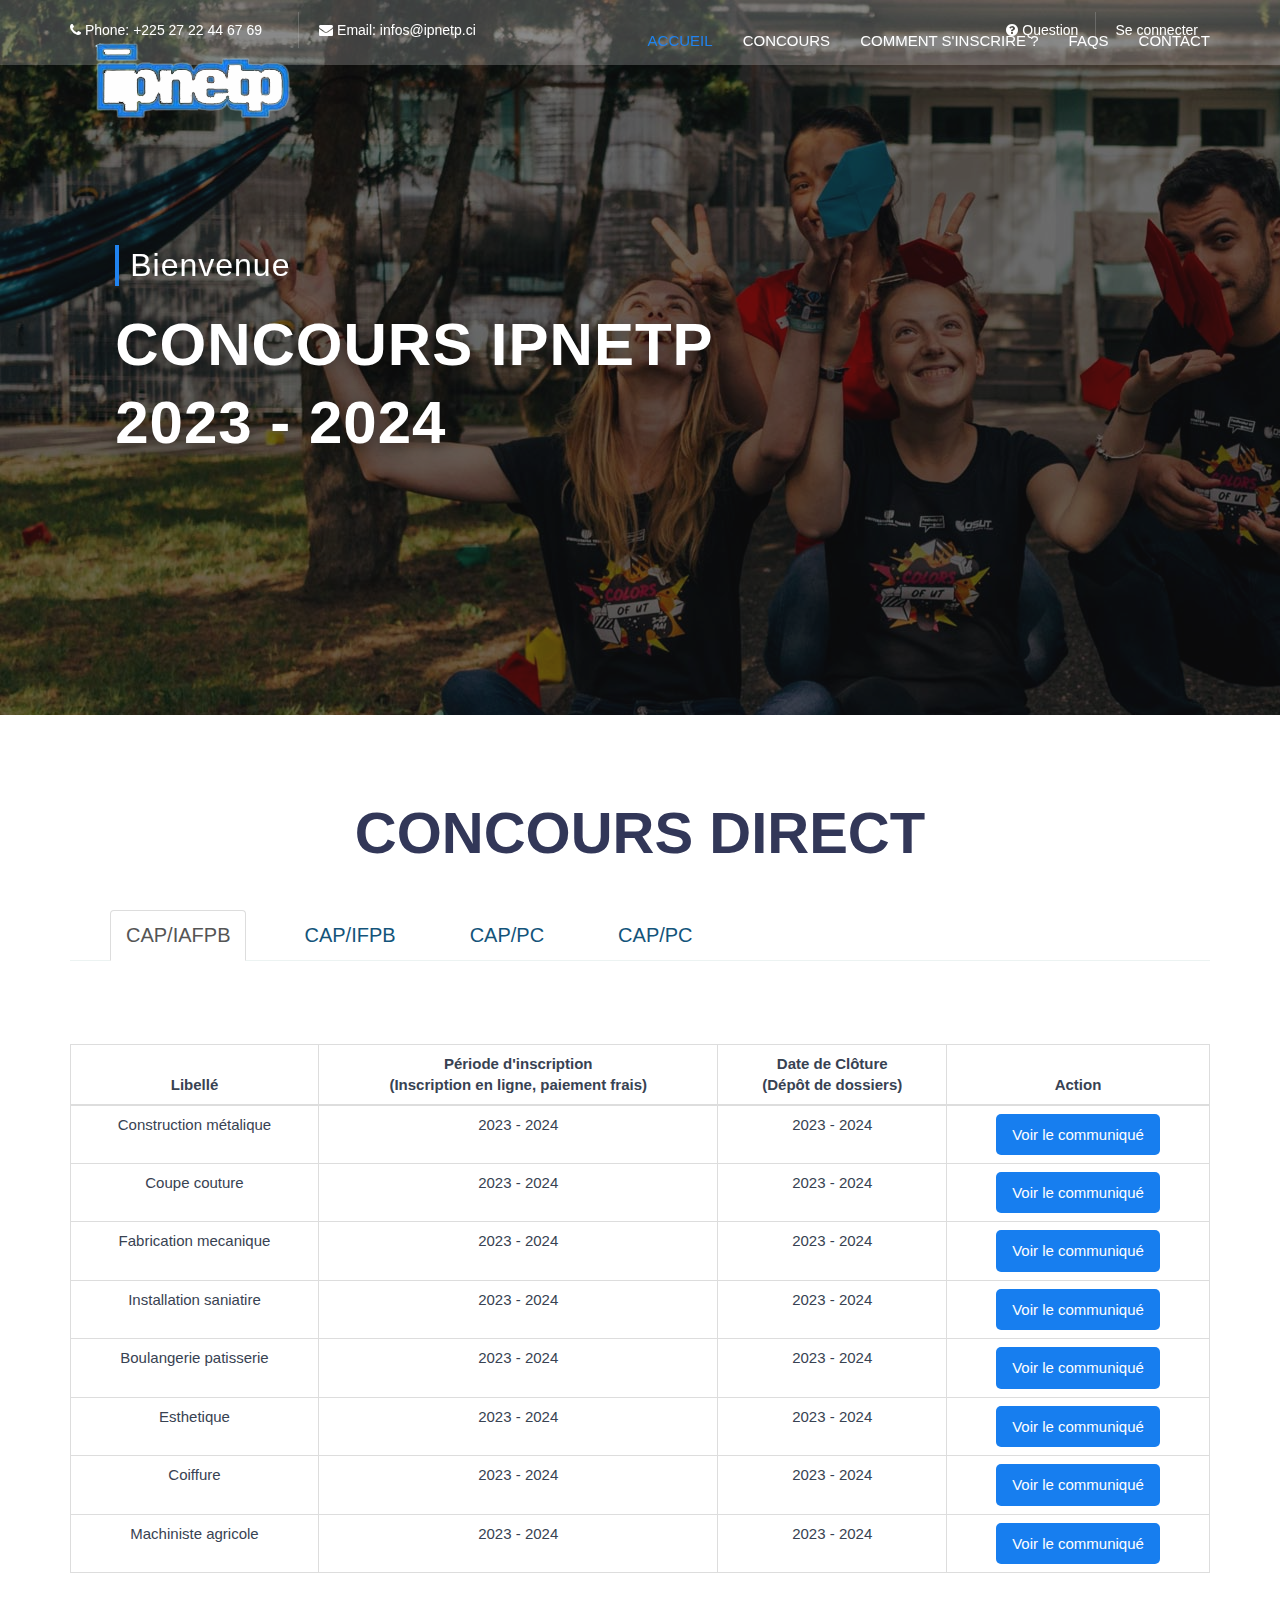
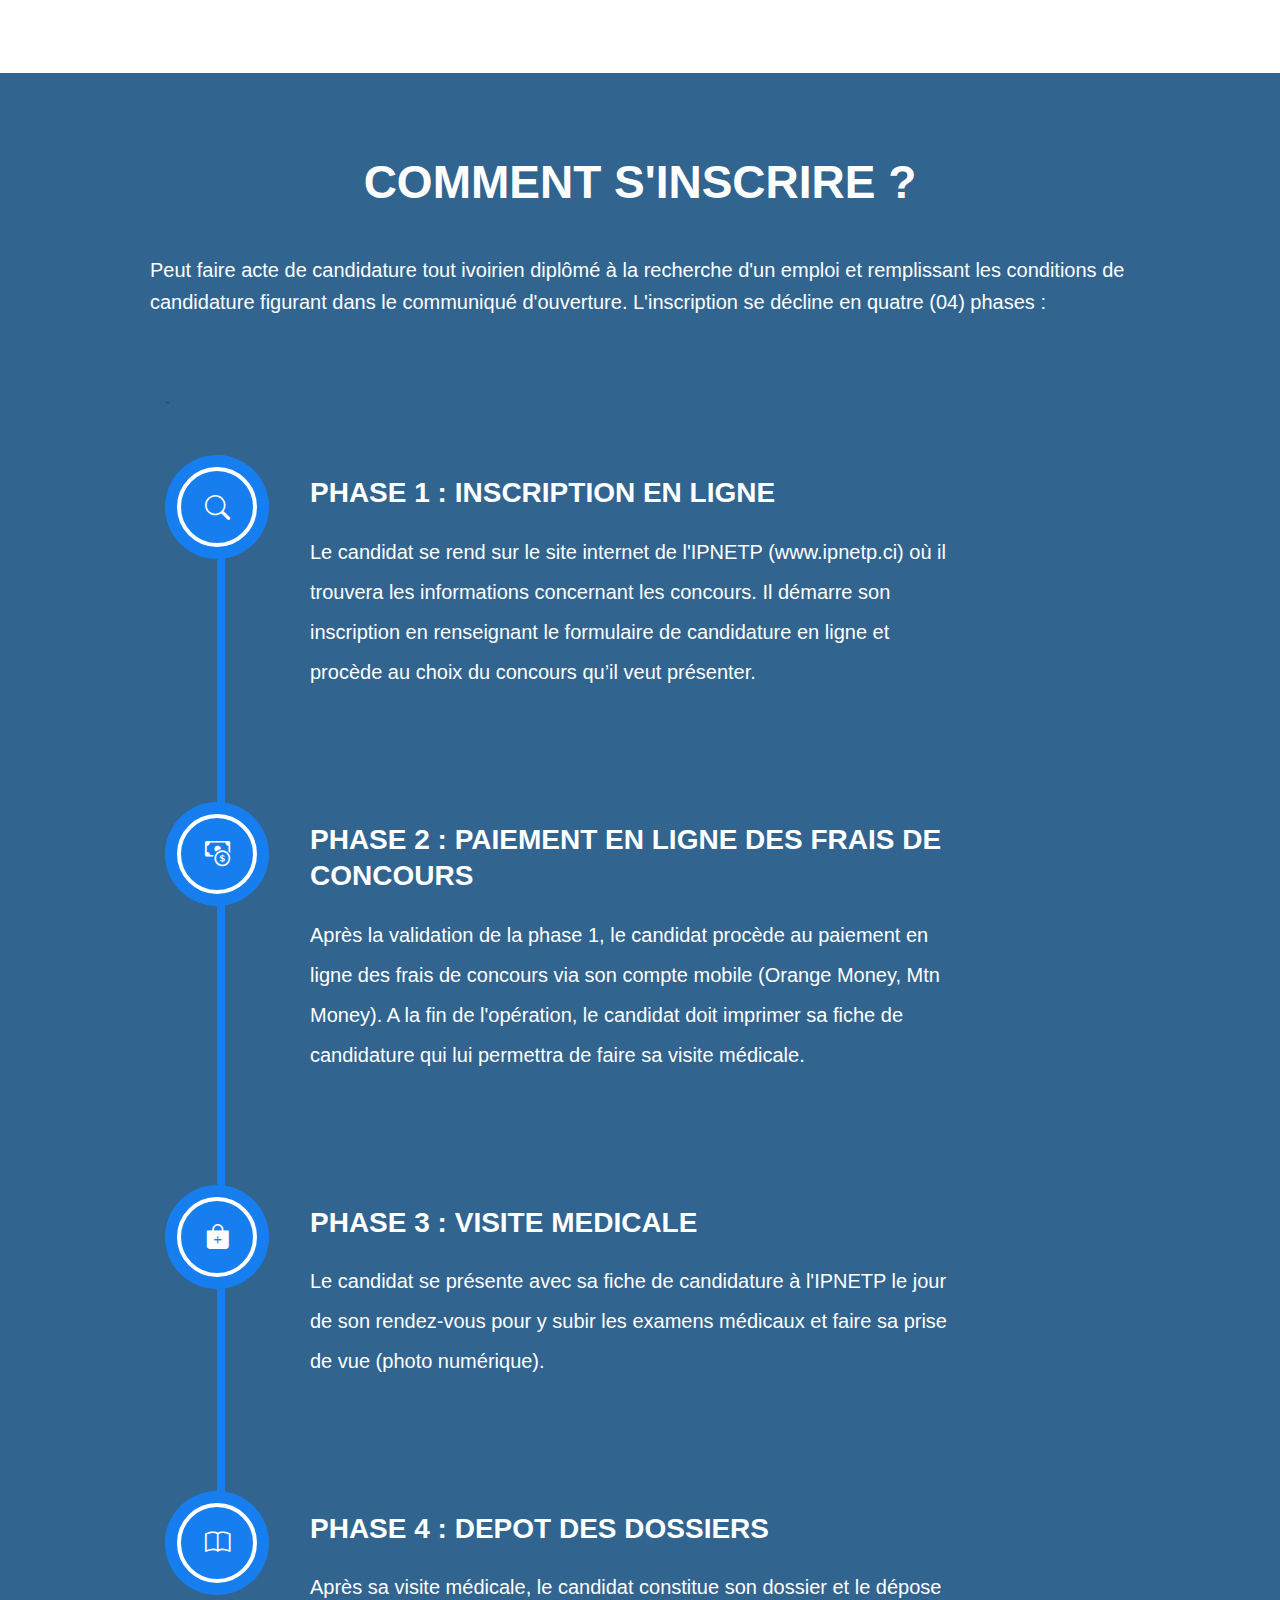
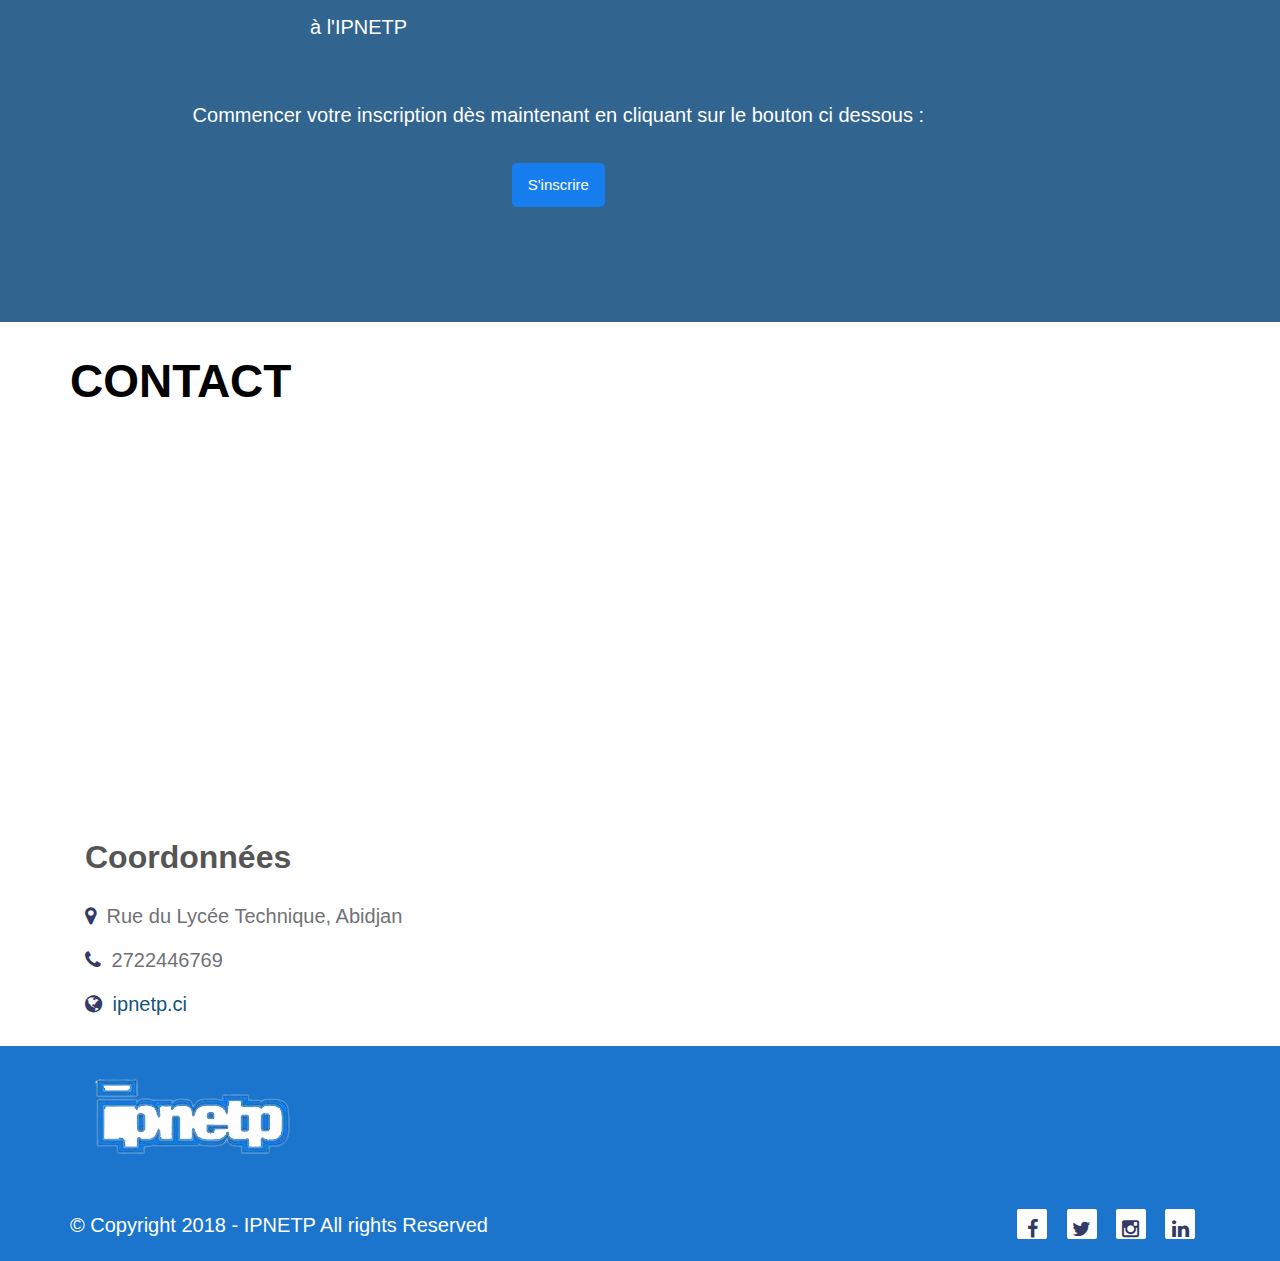
==== commit bc00b0e5: "update" ====
--- a/index.html
+++ b/index.html
@@ -5,9 +5,9 @@
     <meta charset="UTF-8">
     <meta name="viewport" content="width=device-width, initial-scale=1">
     <meta name="description" content="Padhai is a creative education html template">
-    <title>Padhai - Education HTML Template</title>
-
-    <link rel="shortcut icon" type="image/x-icon" href="images/favicon.png">
+    <title>IPNETP</title>
+
+    <link rel="shortcut icon" type="image/x-icon" href="images/logo.png">
 
     <link href="css/bootstrap.min.css" rel="stylesheet" type="text/css">
 
--- a/css/style_.css
+++ b/css/style_.css
@@ -22,7 +22,7 @@
     display: inline-block;
     position: absolute;
     border-radius: 50%;
-    border: 3px solid #22c0e8;
+    border: 3px solid #177eef;
     left: 20px;
     width: 20px;
     height: 20px;
--- a/css/templatemo-topic-listing.css
+++ b/css/templatemo-topic-listing.css
@@ -12,9 +12,9 @@
 :root {
   --white-color:                  #ffffff;
   --primary-color:                #13547a;
-  --secondary-color:              #80d0c7;
+  --secondary-color:              #177eef;
   --section-bg-color:             #f0f8ff;
-  --custom-btn-bg-color:          #80d0c7;
+  --custom-btn-bg-color:          #177eef;
   --custom-btn-bg-hover-color:    #13547a;
   --dark-color:                   #000000;
   --p-color:                      #717275;
@@ -147,7 +147,7 @@
 }
 
 .section-overlay {
-  background-image: linear-gradient(15deg, #13547a 0%, #80d0c7 100%);
+  background-image: linear-gradient(15deg, #13547a 0%, #177eef 100%);
   position: absolute;
   top: 0;
   left: 0;
@@ -248,7 +248,7 @@
   SITE HEADER              
 -----------------------------------------*/
 .site-header {
-  background-image: linear-gradient(15deg, #13547a 0%, #80d0c7 100%);
+  background-image: linear-gradient(15deg, #13547a 0%, #177eef 100%);
   padding-top: 150px;
   padding-bottom: 80px;
 }
@@ -486,7 +486,7 @@
   HERO        
 -----------------------------------------*/
 .hero-section {
-  background-image: linear-gradient(15deg, #13547a 0%, #80d0c7 100%);
+  background-image: linear-gradient(15deg, #13547a 0%, #177eef 100%);
   position: relative;
   overflow: hidden;
   padding-top: 150px;
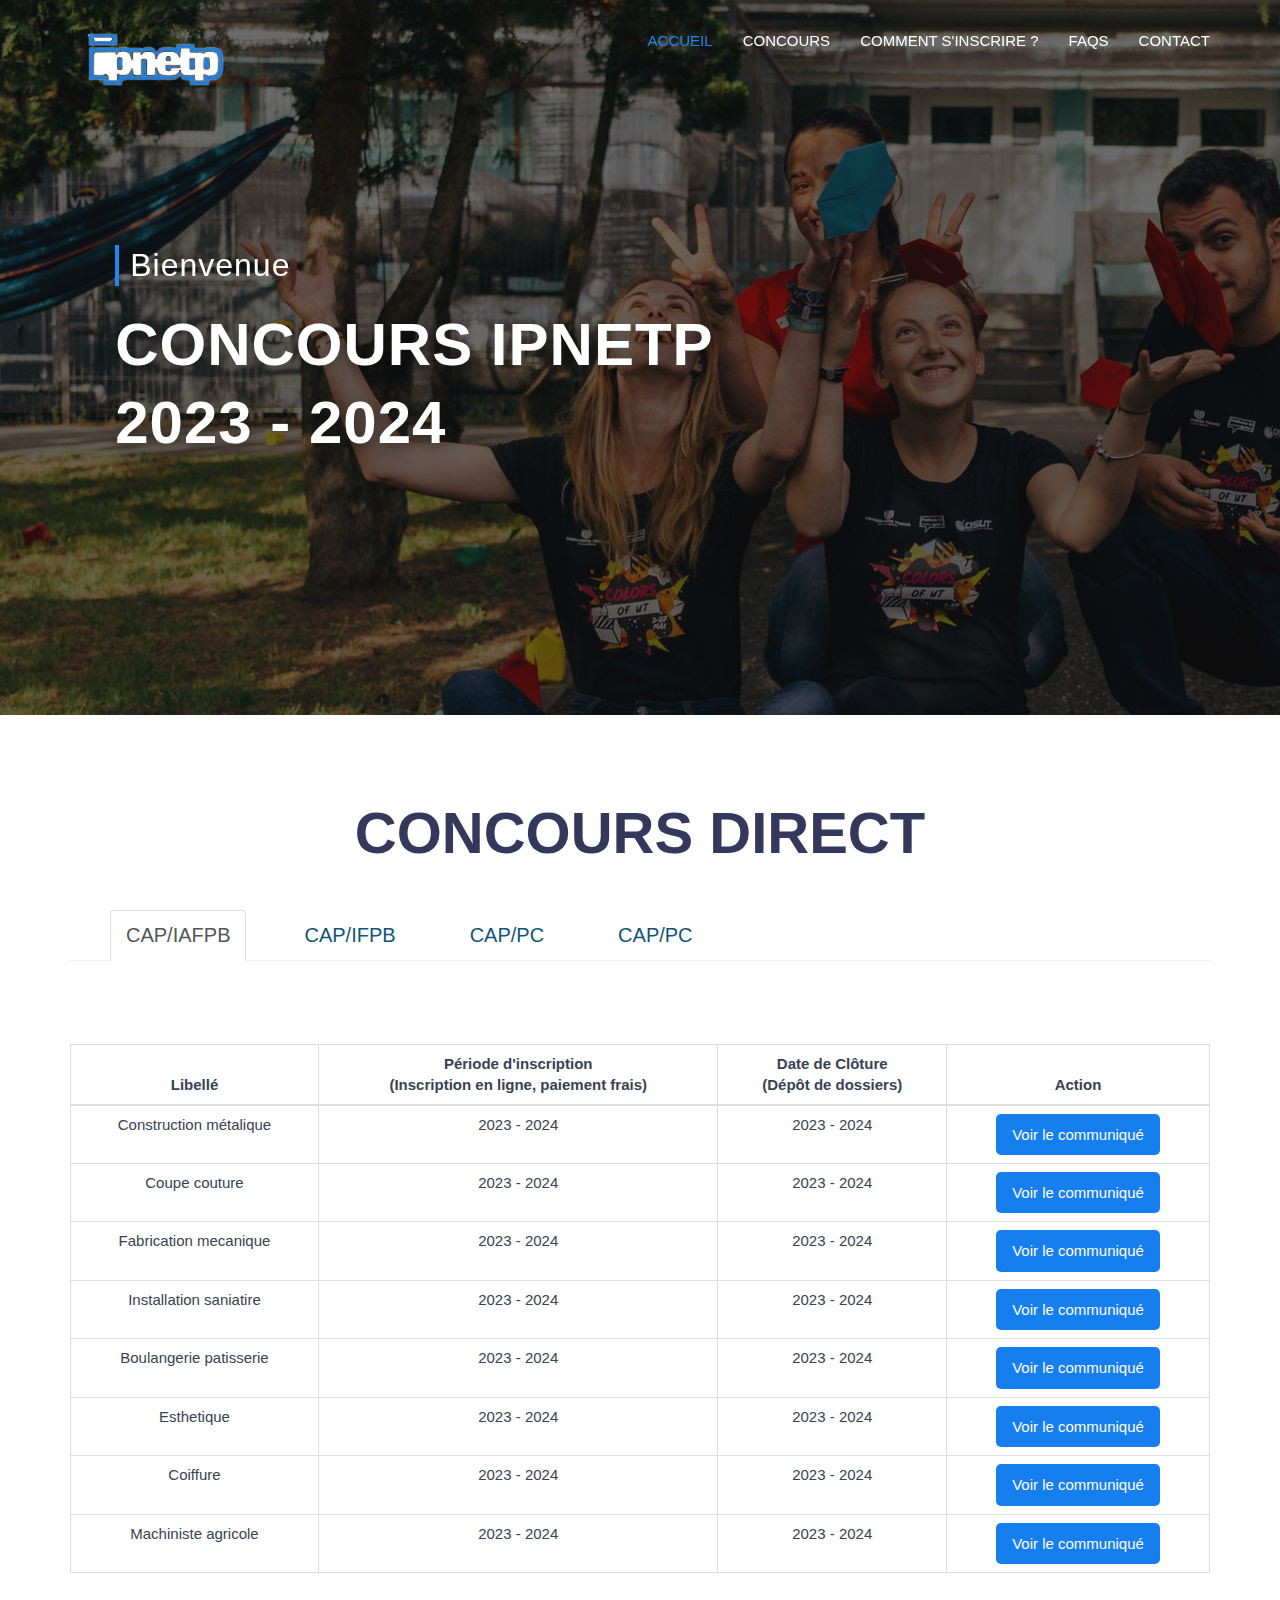
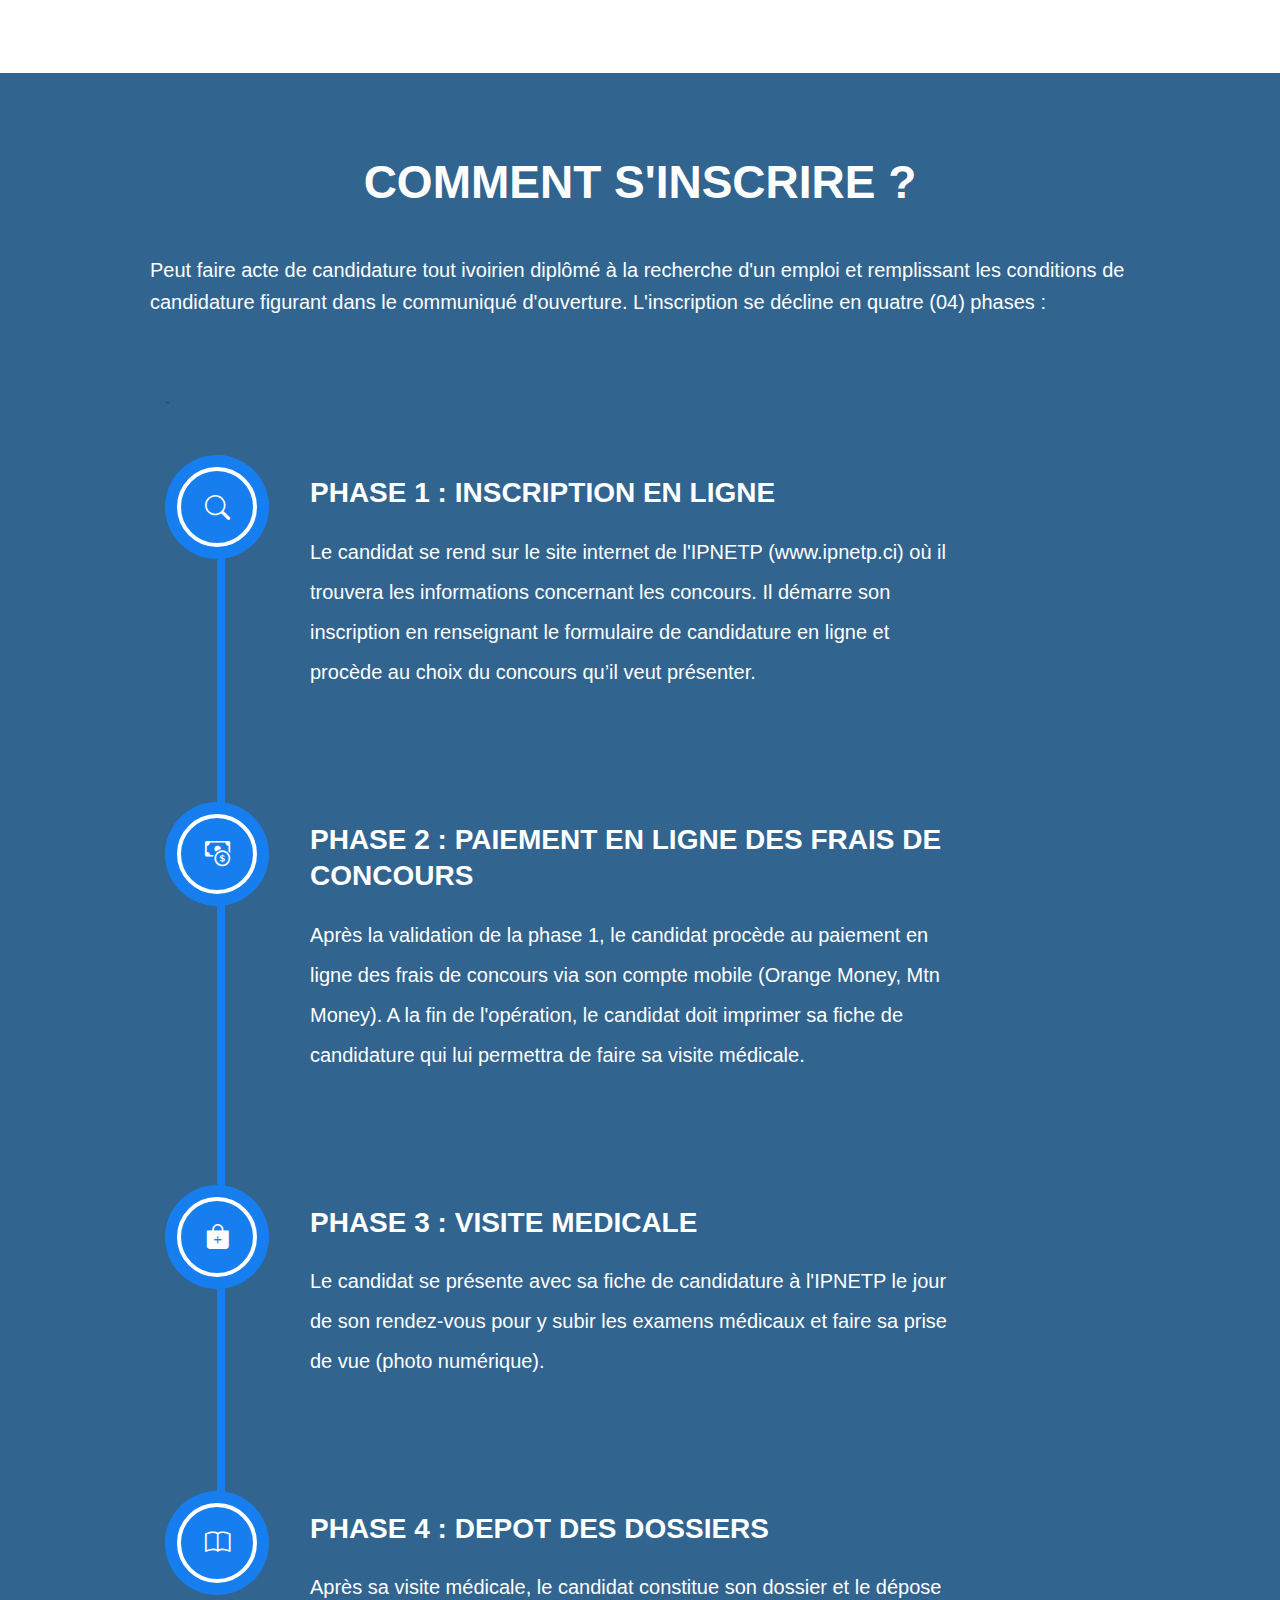
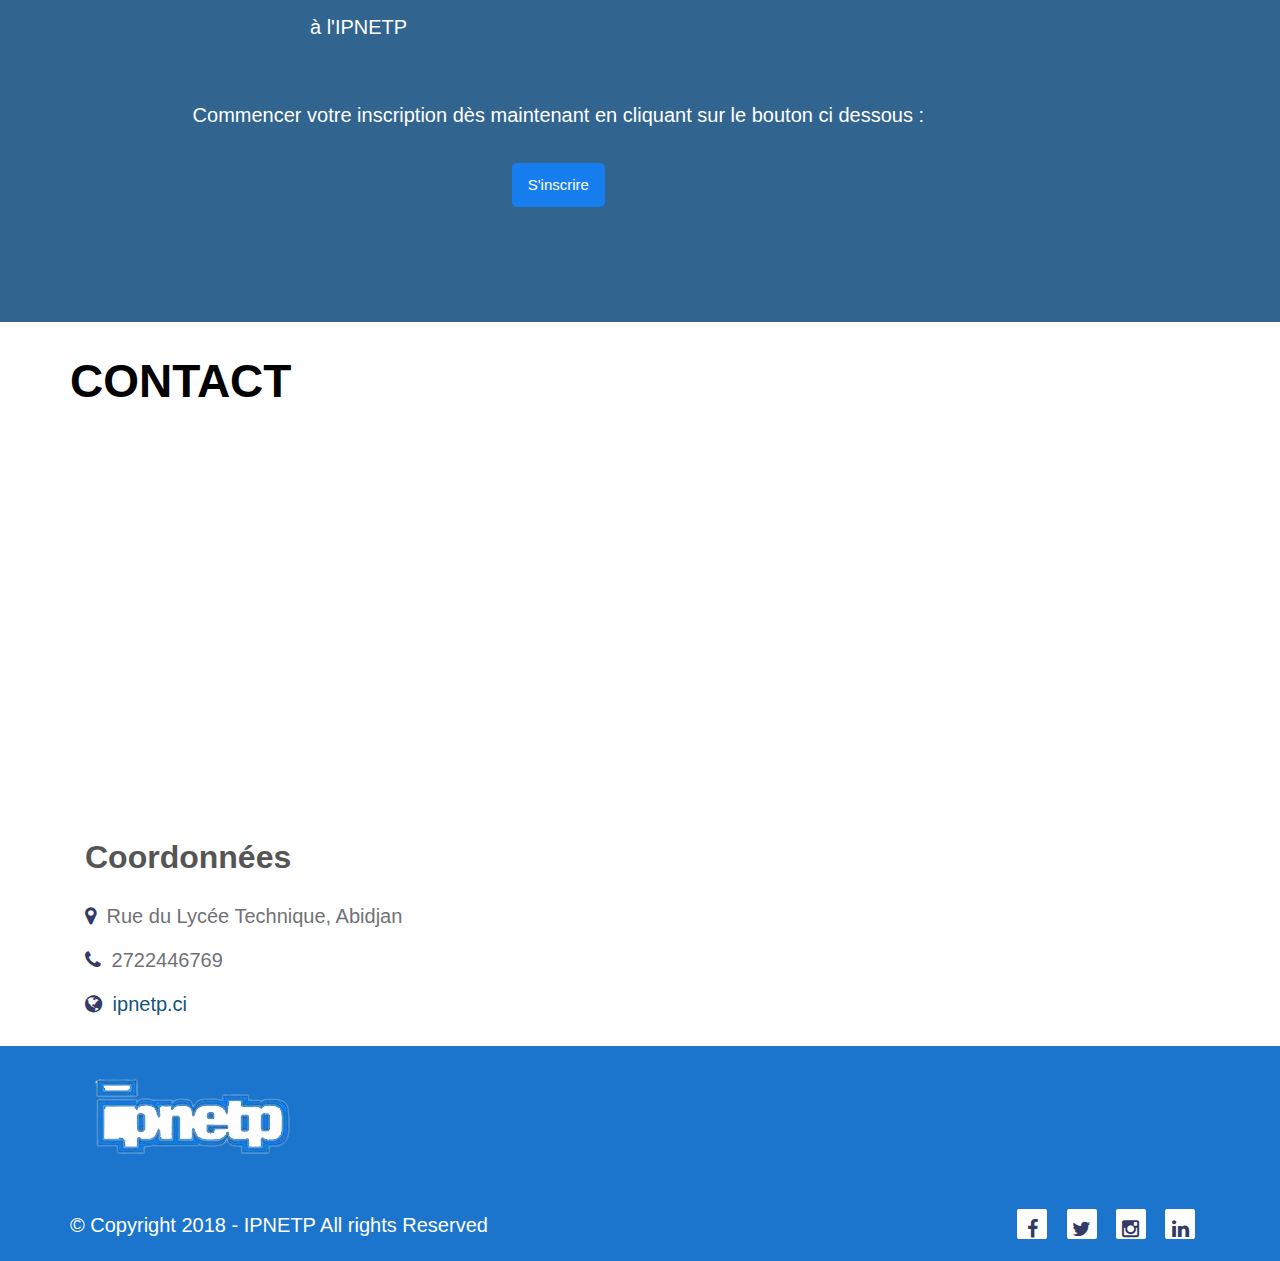
==== commit fe1f85a2: "update" ====
--- a/index.html
+++ b/index.html
@@ -35,29 +35,10 @@
 
     <header id="inner-navigation">
 
-        <div class="topbar-section">
-            <div class="container">
-                <div class="topbar-inner">
-                    <div class="top-bar-left pull-left">
-                        <ul>
-                            <li><i class="fa fa-phone"></i> Phone: +225 27 22 44 67 69</li>
-                            <li><i class="fa fa-envelope"></i> Email: infos@ipnetp.ci</a></li>
-                        </ul>
-                    </div>
-                    <div class="top-bar-right pull-right">
-                        <ul>
-                            <li><a href="#"><i class="fa fa-question-circle"></i> Question</a> </li>
-                            <li><a href="#">Se connecter</a></li>
-                        </ul>
-                    </div>
-                </div>
-            </div>
-        </div>
-
         <nav class="navbar navbar-default navbar-fixed-top navbar-sticky-function navbar-arrow">
             <div class="container">
                 <div class="logo pull-left">
-                    <a href="#"><img src="images/logo.png" alt=""></a>
+                    <a href="#"><img height="100" src="images/logo.png" alt=""></a>
                 </div>
                 <div id="navbar" class="navbar-nav-wrapper pull-right">
                     <ul class="nav navbar-nav navbar-right" id="responsive-menu">
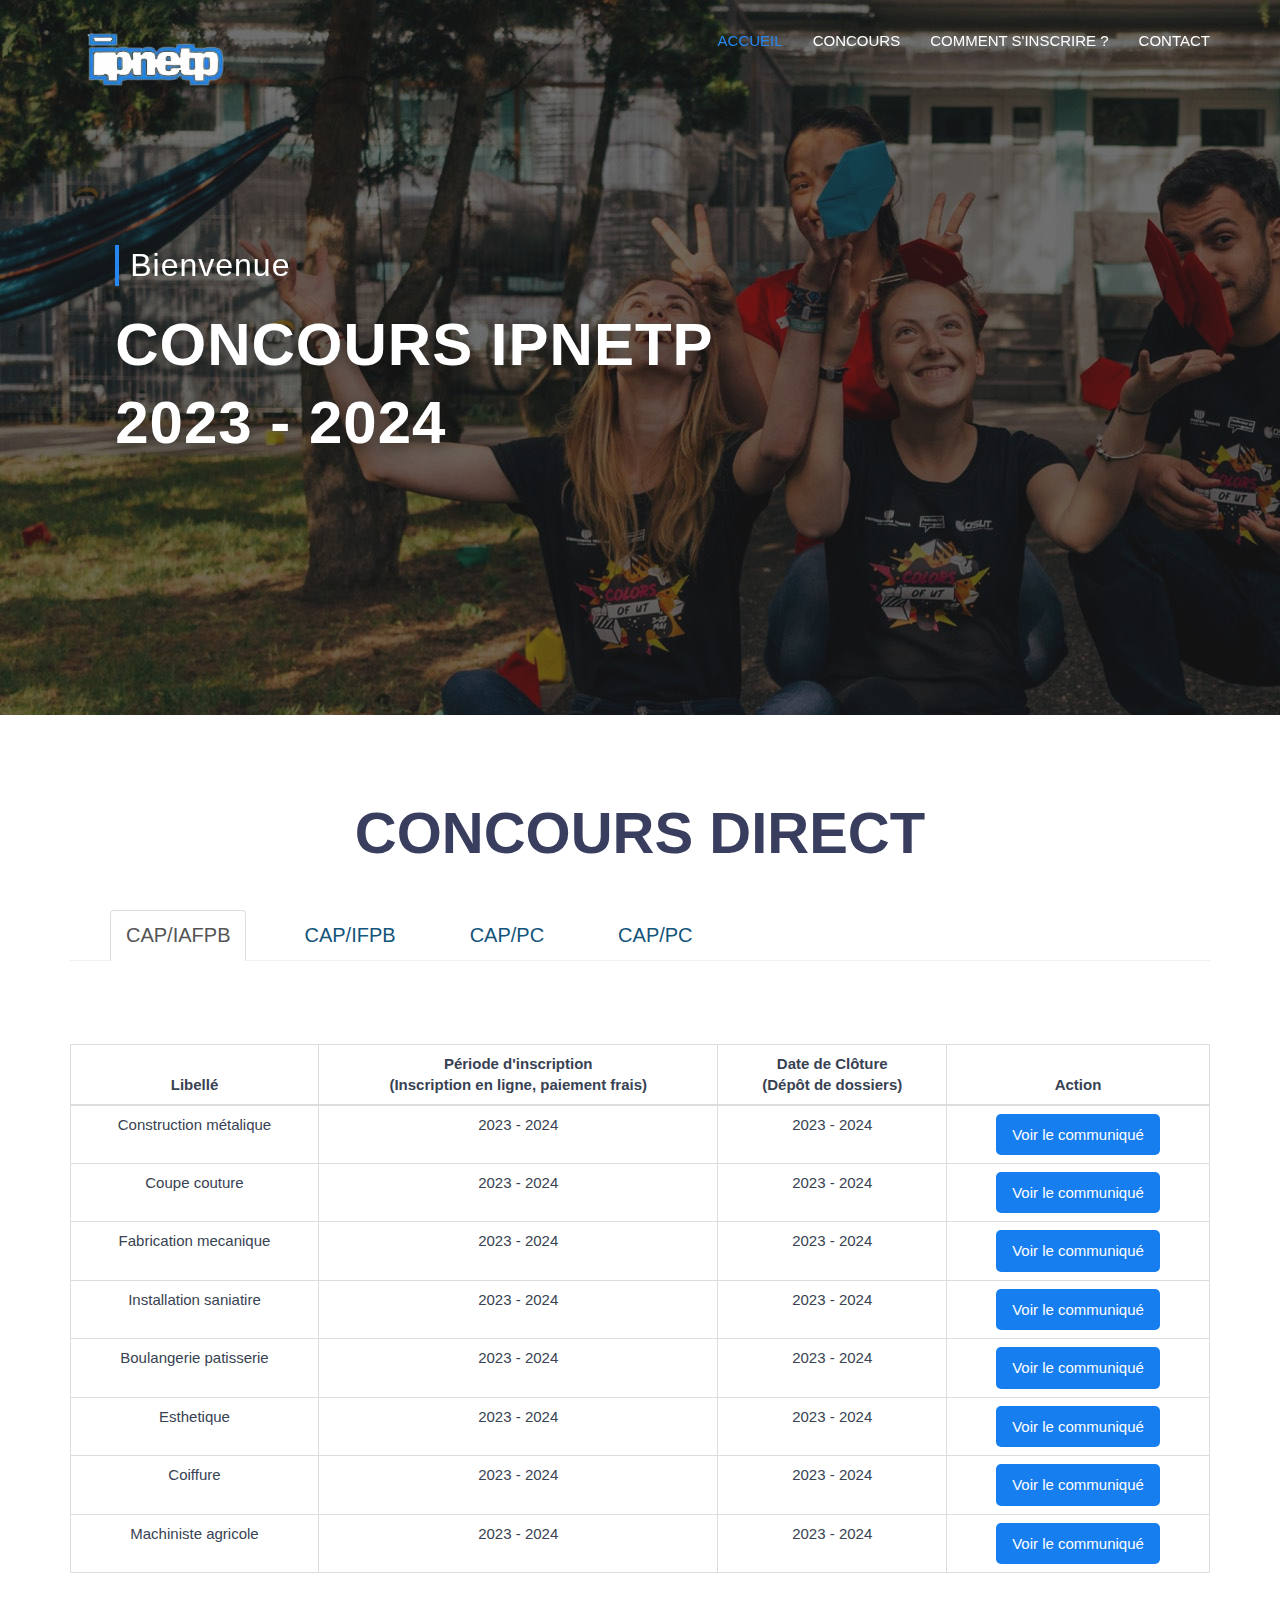
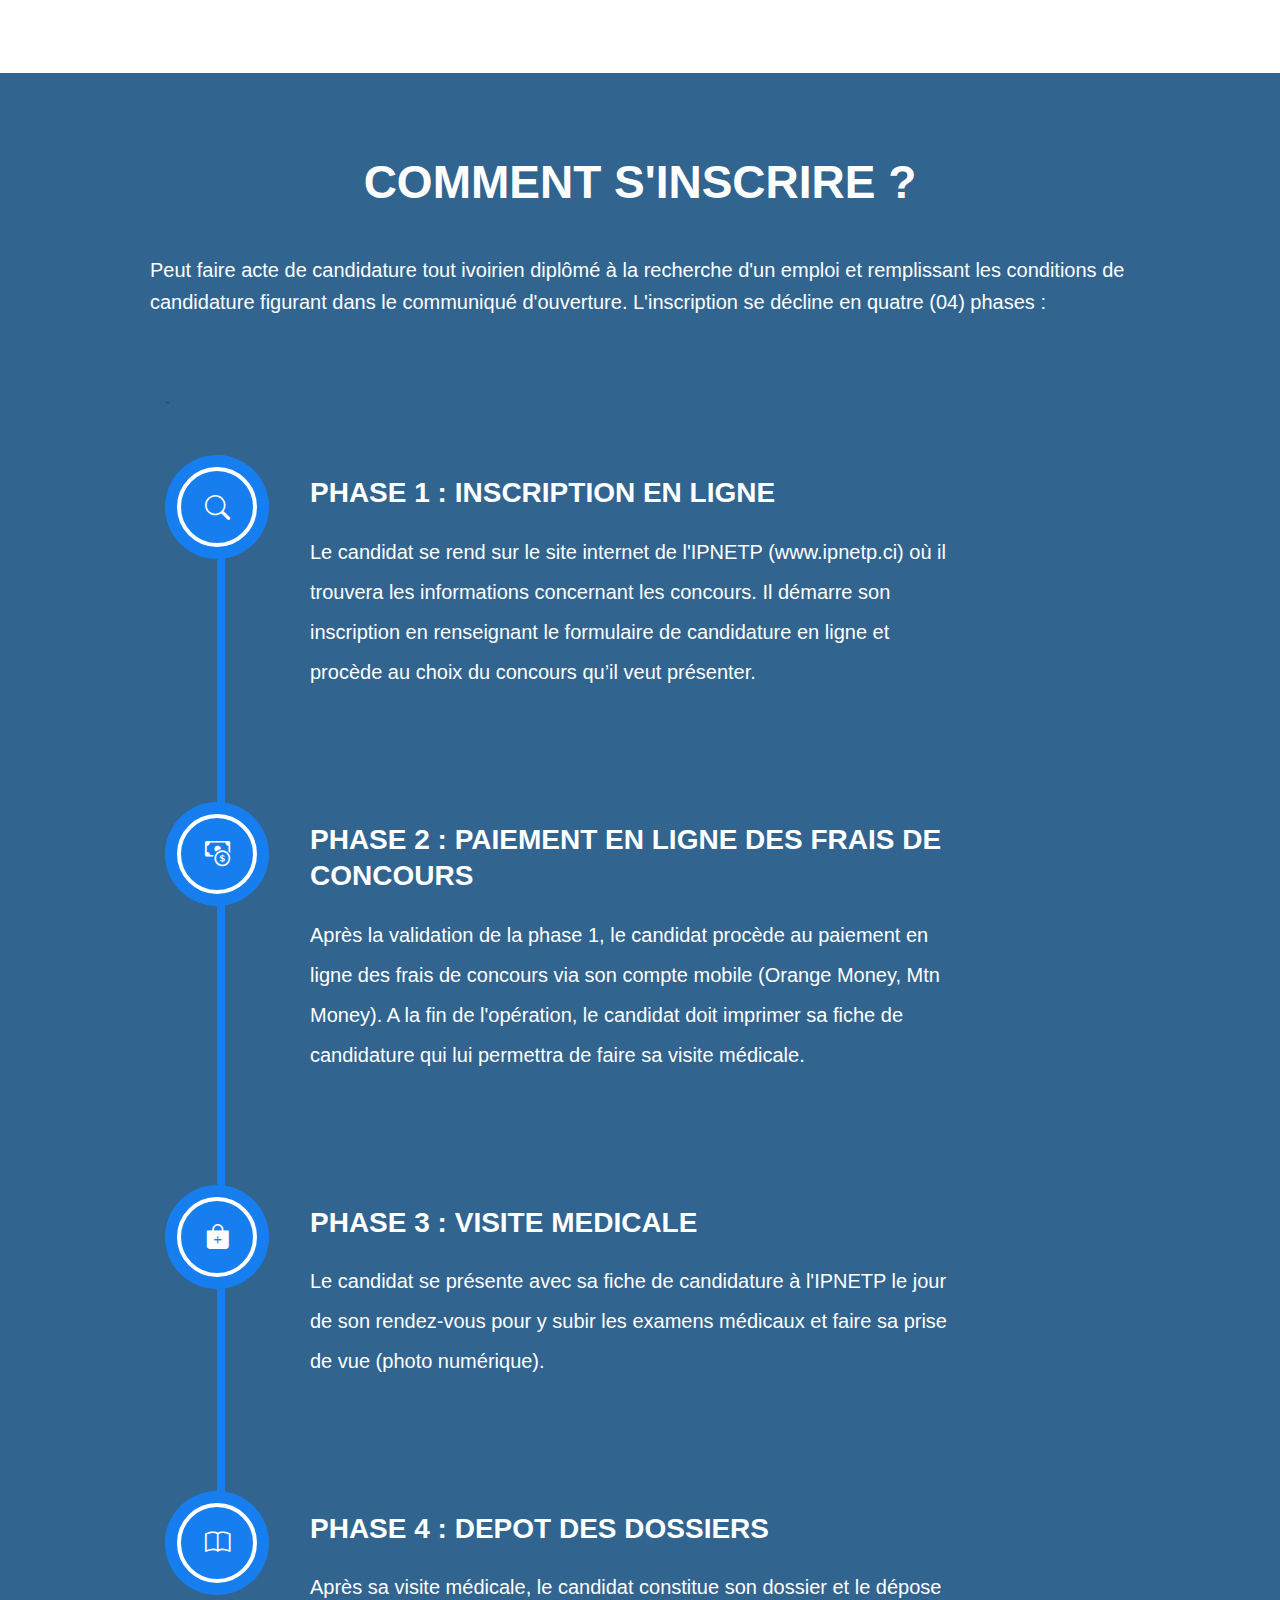
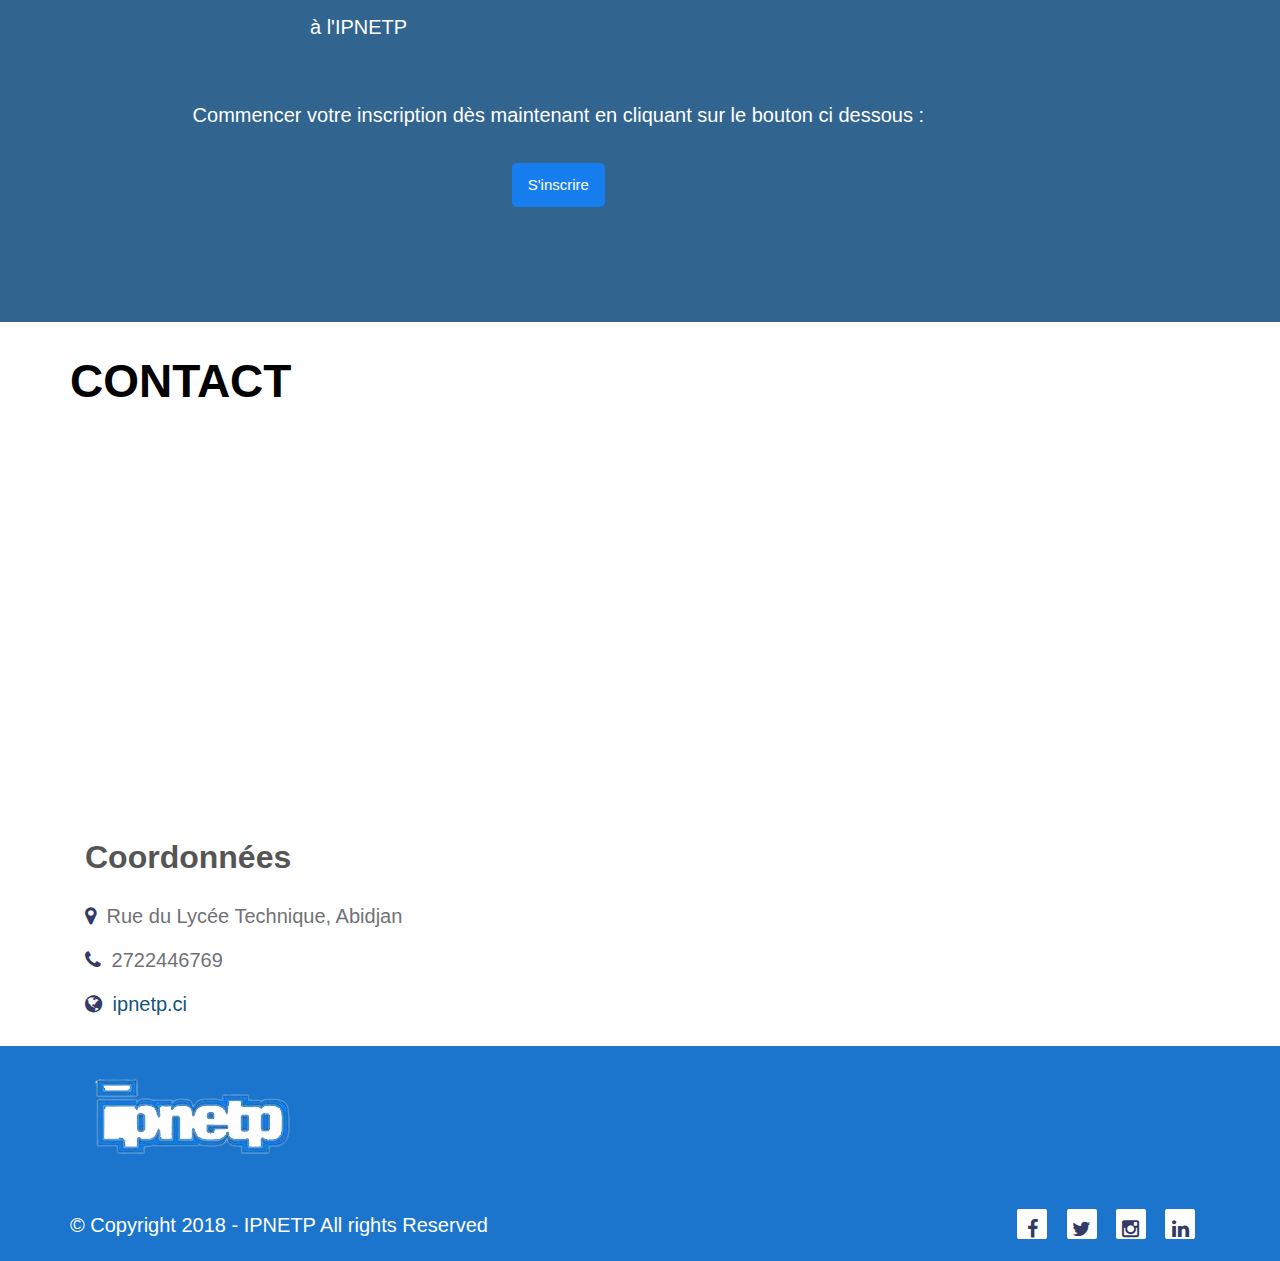
==== commit ef8d0662: "update" ====
--- a/index.html
+++ b/index.html
@@ -51,9 +51,6 @@
                         </li>
                         <li>
                             <a href="#inscriptions">COMMENT S'INSCRIRE ?</a>
-                        </li>
-                        <li>
-                            <a href="#faqs">FAQS </a>
                         </li>
                         <li>
                             <a href="#contacts">CONTACT</a>
